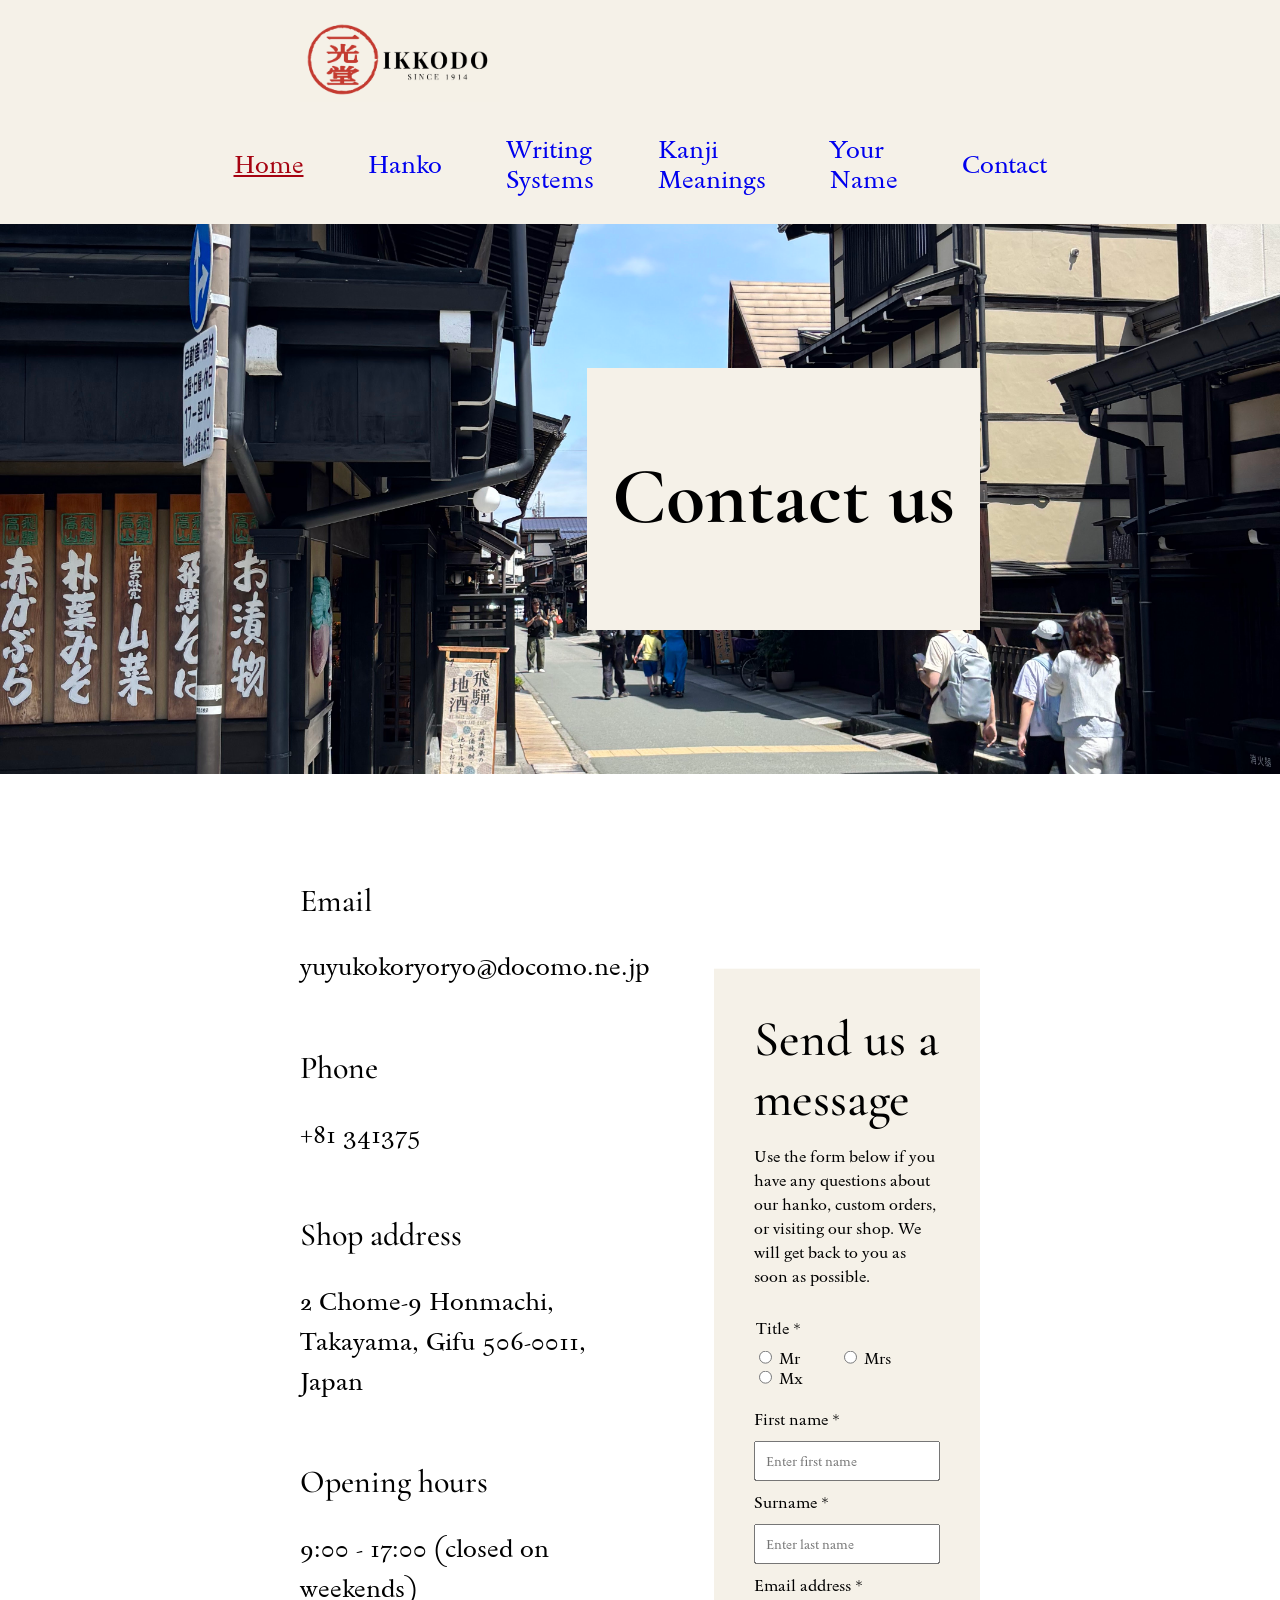
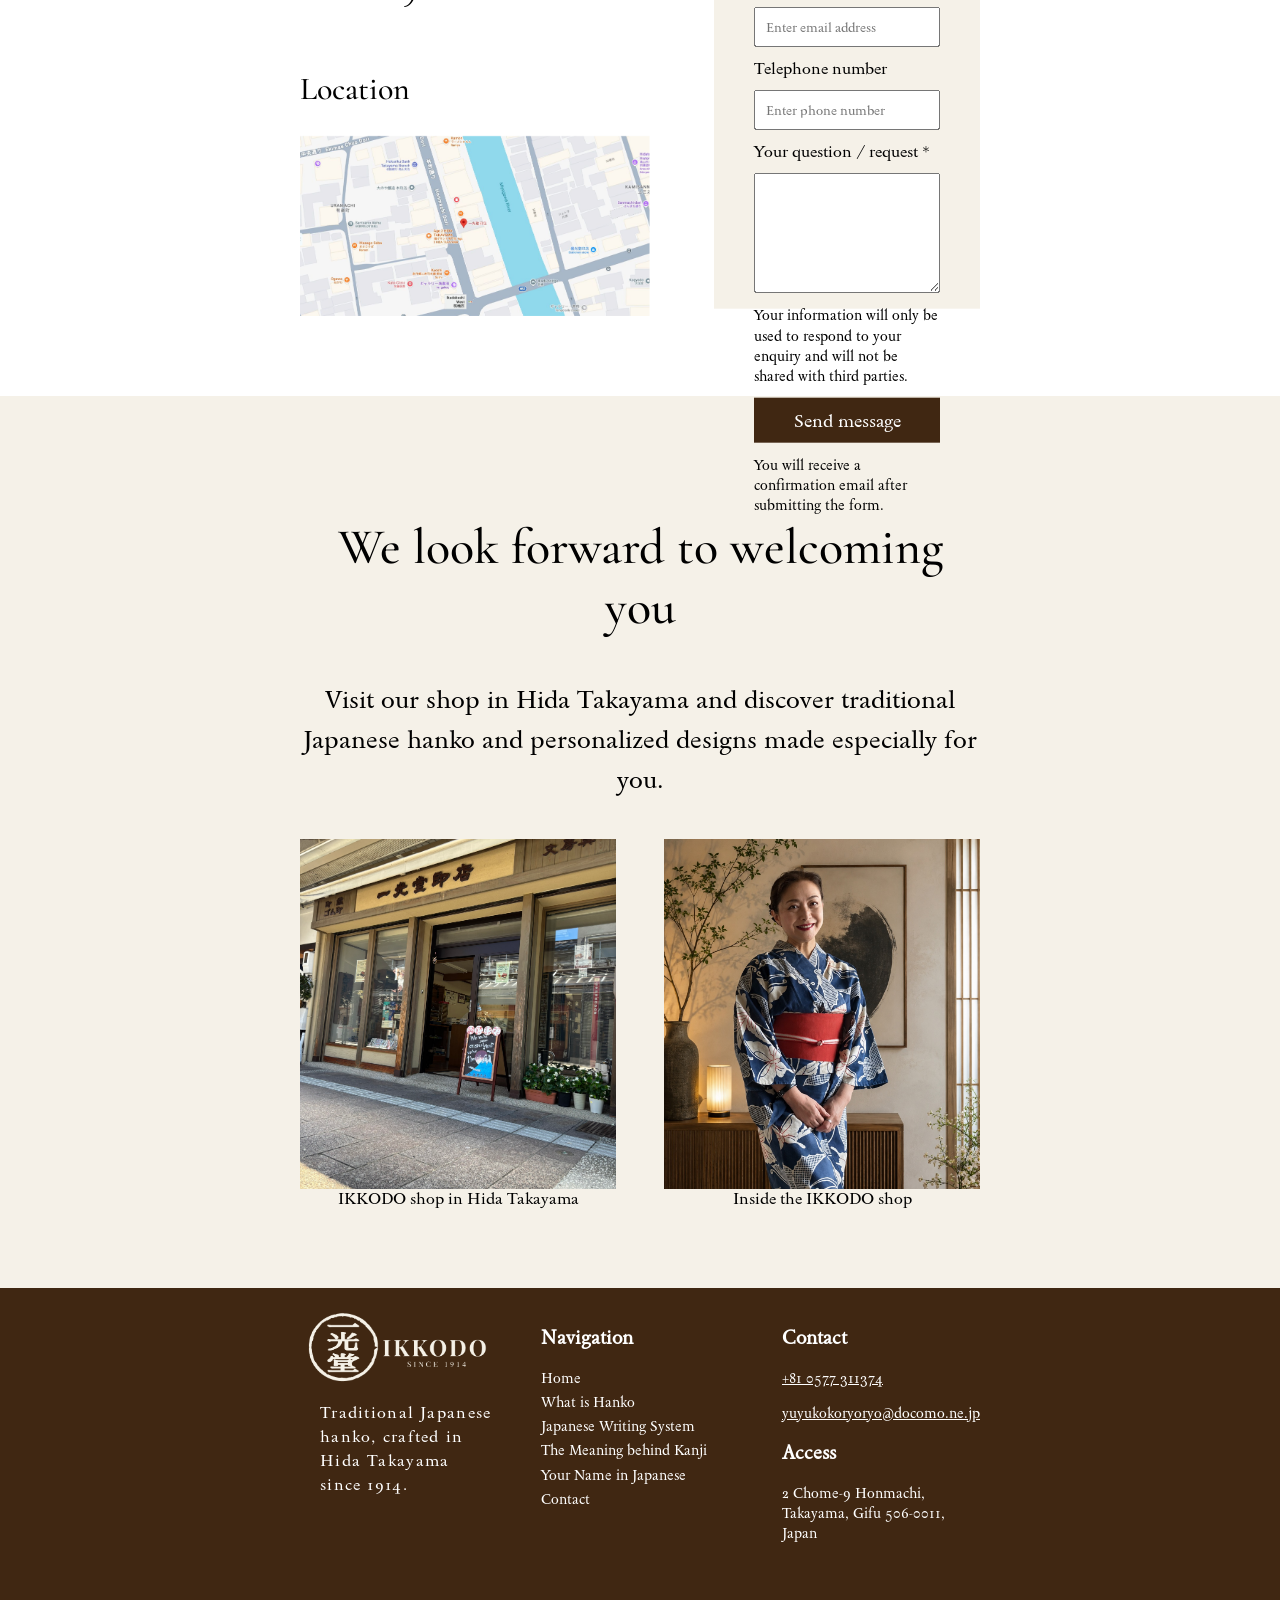
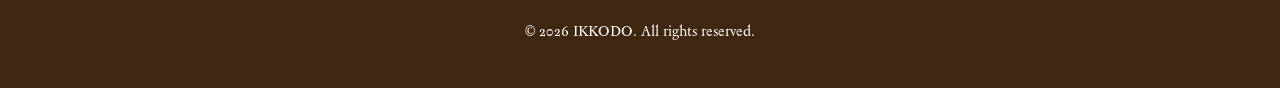
==== contact-page.html @ 5a2ff0a3 "contact form modified" ====
<!-- add all items from grading group 1 and 2. Search for items in group 5 that refer to css f.e. author attribute value-->

<!DOCTYPE html>
<html lang="en">

<head>
    <meta charset="UTF-8">
    <meta name="viewport" content="width=device-width, initial-scale=1.0">
    <meta name="author" content="Koshiro Morishita">
    <meta
	name="description"
	content="Understand what the hanko is, Japanese writying system, and the Kanji meaning. And create your own personalized Japanese hanko from IKKODO in Hida Takayama.">
    <meta
	name="keywords"
	content="hanko, Japanese seal, Takayama, personalized souvenir, Kanji">
    <title>IKKODO Personalized Hanko</title>
    <link rel="stylesheet" type="text/css" href="css/style.css">

</head>


<body>


    <header class="site-header">

        <a class="site-logo" href="index.html">

            <img class="site-logo"
                src="img/Ikkodo-Logo.png"
                alt="IKKODO logo"
                title="IKKODO">
        </a>

        <nav class="desktop-navigation">

            <a href="index.html" class="current-page">Home</a>
            <a href="detail-page1.html">Hanko</a>
            <a href="detail-page2.html">Writing Systems</a>
            <a href="detail-page3.html">Kanji Meanings</a>
            <a href="detail-page4.html">Your Name</a>
            <a href="contact-page.html">Contact</a>

        </nav>

        <nav class="mobile-navigation">

            <a href="index.html" class="current-page">Home</a>

            <details class="learn">
                <summary>Learn</summary>

                <ul class="learn-menu">
                    <li>
                        <a href="detail-page1.html">What is Hanko</a>
                    </li>
                    <li>
                        <a href="detail-page2.html">Japanese Writing System</a>
                    </li>
                    <li>
                        <a href="detail-page3.html">The Meaning behind Kanji</a>
                    </li>
                    <li>
                        <a href="detail-page4.html">Your Name in Japanese</a>
                    </li>
                </ul>
            </details>


            <a href="contact-page.html">Contact</a>

        </nav>
        
    </header>





    <main>
        <main>

            <section class="contact-hero">

                <img
                    src="img/huruimachinami.jpeg"
                    alt="Traditional street in Hida Takayama"
                    title="Hida Takayama">

                <section class="contact-hero-title">
                    <h1>Contact us</h1>
                </section>

            </section>


            <section class="contact-section">

                <section class="contact-info">
                    <section class="email-section">
                        <h2>Email</h2>
                        <p>yuyukokoryoryo@docomo.ne.jp</p>
                    </section>

                    <section class="phone-section">
                        <h2>Phone</h2>
                        <p>+81 341375</p>
                    </section>

                    <section class="address-section">
                        <h2>Shop address</h2>
                        <p>
                            2 Chome-9 Honmachi, Takayama,
                            Gifu 506-0011, Japan
                        </p>
                    </section>

                    <section class="opening-hours-section">
                        <h2>Opening hours</h2>
                        <p>9:00 - 17:00 (closed on weekends)</p>
                    </section>

                    
                    <h2>Location</h2>

                    <figure class="map-figure">
                        <img
                            src="img/map.jpg"
                            alt="Map showing the location of IKKODO in Takayama"
                            title="IKKODO Location">
                    </figure>

                </section>


                <section class="contact-form-section">
                    <h2>Send us a message</h2>

                    <p>
                        Use the form below if you have any questions about our hanko,
                        custom orders, or visiting our shop. We will get back to you as soon as possible.
                    </p>

                    <form>

                        <fieldset>
                            <legend>Title *</legend>

                            <label>
                                <input type="radio" name="title" value="mr">
                                Mr
                            </label>

                            <label>
                                <input type="radio" name="title" value="mrs">
                                Mrs
                            </label>

                            <label>
                                <input type="radio" name="title" value="mx">
                                Mx
                            </label>
                        </fieldset>

                        <label for="first-name">First name *</label>
                        <input
                            type="text"
                            id="first-name"
                            name="first-name"
                            placeholder="Enter first name"
                            required>

                        <label for="surname">Surname *</label>
                        <input
                            type="text"
                            id="surname"
                            name="surname"
                            placeholder="Enter last name"
                            required>

                        <label for="email">Email address *</label>
                        <input
                            type="email"
                            id="email"
                            name="email"
                            placeholder="Enter email address"
                            required>

                        <label for="phone">Telephone number</label>
                        <input
                            type="tel"
                            id="phone"
                            name="phone"
                            placeholder="Enter phone number">


                        <label for="message">Your question / request *</label>
                        <textarea
                            id="message"
                            name="message"
                            placeholder="Write your message here ..."
                            required>
                        </textarea>


                        <p class="privacy-text">
                            Your information will only be used to respond to your enquiry
                            and will not be shared with third parties.
                        </p>


                        <input
                            type="submit"
                            value="Send message">

                        <p class="confirmation-text">
                            You will receive a confirmation email after submitting the form.
                        </p>

                    </form>
                </section>
                    
            </section>



            <section class="welcome-section">

                <h2>We look forward to welcoming you</h2>

                <p>
                    Visit our shop in Hida Takayama and discover traditional Japanese hanko
                    and personalized designs made especially for you.
                </p>

                <section class="welcome-images">

                    <figure>
                        <img
                            src="img/shop.jpg"
                            alt="IKKODO shop in Hida Takayama"
                            title="IKKODO Shop">

                        <figcaption class="image-caption">
                            IKKODO shop in Hida Takayama
                        </figcaption>
                    </figure>

                    <figure>
                        <img
                            src="img/shop-owner.jpg"
                            alt="Inside the IKKODO hanko shop"
                            title="Inside IKKODO">

                        <figcaption class="image-caption">
                            Inside the IKKODO shop
                        </figcaption>
                    </figure>

                </section>

            </section>


    </main>


    <footer class="site-footer">

        <section class="footer-brand">
             <a class="site-logo" href="index.html">

                <img class="site-logo"
                    src="img/footer-logo.png"
                    alt="IKKODO logo"
                    title="IKKODO">
            </a>
            <p>Traditional Japanese hanko, crafted in Hida Takayama since 1914.</p>
        </section>

        <section class="footer-navigation">
                <section class="footer-navigation">

                    <h3>Navigation</h3>

                    <nav>
                        <ul>
                            <li class="current-page"><a href="index.html">Home</a></li>
                            <li><a href="detail-page1.html">What is Hanko</a></li>
                            <li><a href="detail-page2.html">Japanese Writing System</a></li>
                            <li><a href="detail-page3.html">The Meaning behind Kanji</a></li>
                            <li><a href="detail-page4.html">Your Name in Japanese</a></li>
                            <li><a href="contact-page.html">Contact</a></li>
                        </ul>
                    </nav>

                </section>        
        </section>

        <section class="footer-contact">

            <h3>Contact</h3>

            <p>
                <a href="tel:+81577320605">+81 0577 311374</a>
            </p>

            <p>
                <a href="mailto:info@example.com">yuyukokoryoryo@docomo.ne.jp</a>
            </p>

            <h3>Access</h3>

            <p>
               2 Chome-9 Honmachi, Takayama, Gifu 506-0011, Japan
            </p>

        </section>

        <p class="copyright">
            &copy; 2026 IKKODO. All rights reserved.
        </p>

    </footer>
</body>


</html>
---- css/style.css ----
@import url('https://fonts.googleapis.com/css2?family=Cormorant+Garamond&family=Sedan&family=Yuji+Syuku&display=swap');


/* ============= common throughout the site =============*/

.site-header,
.site-footer {
    padding-top: 20px;
    padding-left: 300px;
    padding-right: 300px;
    padding-bottom: 30px;
    box-sizing: border-box;
}

main > section{
    padding-top: 80px;
    padding-left: 300px;
    padding-right: 300px;
    padding-bottom: 80px;
    box-sizing: border-box;
}

.hero-title,
.detail1-hero-title,
.detail2-hero-title,
.detail3-hero-title,
.detail4-hero-title,
.contact-hero-title{
    background-color: white;
    max-width: 600px;
    padding-top: 0px;
    padding-left: 25px;
    padding-right: 25px;
    padding-bottom: 5px;;
    text-align: center;
}


.CTA-section{
    background-color: #F5F1E8;
    display: flex;
    justify-content: center;
    padding-top: 90px;
    padding-bottom: 90px;

}

.CTA-button{
    display: inline-block;
    padding: 12px 32px;
    border: 1px solid #A60311;
    border-radius: 12px;
    background-color: #A60311;
    color: white;
    text-decoration: none;
    font-size: 30px;
}

.CTA-button:hover{
    background-color: #7F020D;
    border-color: #7F020D;
}


/* ============= common fonts throughout the site =============*/




h1{
    font-family: "Cormorant Garamond", serif;
    font-size: 80px;
    font-weight: 700;
}

h2{
    font-family: "Cormorant Garamond", serif;
    font-size: 50px;
    font-weight: 500;
}

body{
    font-family: "Sedan", serif;
    margin: 0;
}

p{
    font-size: 25px;
    line-height: 1.6;
}

img {
    display: block;
    max-width: 100%;
    height: auto;
}





/*========= Header section ===========*/

.site-header {
    margin: 0 auto;
    background-color: #F5F1E8;
    width: 100%;
}

.site-logo {
    width: 200px;
    max-width: 100%;
    height: auto;
}

.desktop-navigation{
    display: flex;
    justify-content: center;
    align-items: center;
    gap: 4rem;
    width: 100%;
    margin-top: 2rem;
}

.mobile-navigation {
    display: none;
}

.desktop-navigation > a {
    font-size: 25px;
    text-decoration: none;
}

.desktop-navigation > a.current-page{
    color: #A60311;
    text-decoration: underline;
}

.desktop-navigation > a:hover {
    text-decoration: underline;
    color: #A60311;
}

.desktop-navigation > a:active {
    color: #7F020D;
}



/*======== Footer =========*/


.site-footer {
    display: grid;
    grid-template-columns: repeat(3, 1fr);
    gap: 3rem;
    background-color: #402712;
    color: white;
}



.footer-brand img {
    width: 200px;
    height: auto;
}

.footer-brand p {
    max-width: 260px;
    font-size: medium;
    margin-left: 20px;
    font-size: 1rem;
    font-weight: 400;
    line-height: 1.5;
    letter-spacing: 0.08em;
    word-spacing: 0.05em;
}

.footer-navigation,
.footer-contact {
    font-size: 1rem;
}

.footer-navigation a,
.footer-contact a,
.footer-contact p {
    font-size: 0.9rem;
    line-height: 1.4;
}

.footer-navigation ul {
    list-style: none;
    padding: 0;
}

.footer-navigation li {
    margin-bottom: 4px;
}

.footer-navigation a {
    color: white;
    text-decoration: none;
}

.footer-navigation a:hover {
    text-decoration: underline;
}

.footer-contact a {
    color: white;
    text-decoration: underline;
}

.copyright {
    grid-column: 1 / 4;
    text-align: center;
    font-size: 0.9rem;

}







/* =========== HP Hero Section ==============*/

.hero {
    display: grid;
    grid-template-columns: 1fr 1fr;
    align-items: center;
    gap: 4rem;
    padding: 58px 24px 64px;
}

.hero-title{
    justify-self: center;
    width: 100%;
    max-width: 450px;
    padding-left: 300px;
    transform: translateY(-30px);
    
}

.hero-subtitle{
    font-size: 25px;
    line-height: 1.6;

}

.hero-figure{
    justify-self: start;
    width: 100%;
    max-width: 500px;
}

.hero-figure img{
    width: 100%;
    aspect-ratio: 1.25 / 1;
    object-fit: cover

}




/*  ===========HP First Section============*/

.first-section {
    display: grid;
    grid-template-columns: 1fr 1fr;
    align-items: center;
    gap: 4rem;
    padding: 58px 24px 64px;
    background-color: #F5F1E8;
}

.first-section-title {
    justify-self: start;
    width: 100%;
    max-width: 500px;
}

.first-section-figure{
    justify-self: end;
    width: 100%;
    max-width: 400px;

}

.first-section-figure img {
    width: 100%;
    height: auto;
}


/*  ===========HP second Section============*/

.second-section {
    display: grid;
    grid-template-columns: 1fr 1fr;
    align-items: center;
    gap: 4rem;
    padding: 58px 24px 64px;
    background-color: #402712;

}

.second-section-title {
    justify-self: start;
    width: 100%;
    max-width: 500px;
    color: white;
    
}

.second-section-figure{
    justify-self: end;
    width: 100%;
    max-width: 400px;
    color: white;
}

.second-section-figure img {
    width: 100%;
    height: auto;
}


/*  ===========HP third Section============*/

.third-section {
    display: grid;
    grid-template-columns: 1fr 1fr;
    align-items: center;
    gap: 4rem;
    padding: 58px 24px 64px;
    background-color: #F5F1E8;

}

.third-section-title {
    justify-self: start;
    width: 100%;
    max-width: 500px;
    color: black;
    
}

.third-section-figure{
    justify-self: end;
    width: 100%;
    max-width: 400px;
    color: black;
}

.third-section-figure img {
    width: 100%;
    height: auto;
}


/*  ===========HP discover Section============*/


.discover-section {
    padding: 20px 300px 70px;
    text-align: center;
}

.discover-cards{
    display: grid;
    grid-template-columns: repeat(4, 1fr);
    gap: 2rem;
}

.discover-card {
    text-align: center;
}

.discover-card > a {
    text-decoration: none;
    color: black;
}

.discover-card h3{
    text-decoration: underline;
}

.discover-card img {
    width: 150px;
    height: 150px;
    object-fit: cover;
    border-radius: 50%;
}








/*======= Detail Page 1 ============*/

/*======= DetailPage1 Hero ============*/


.detail1-hero {
    position: relative;
    height: 550px;
    padding: 0%;
    overflow: hidden;
}

.detail1-hero img {
    object-fit: cover;
    width: 100%;
    max-width: none;
    height: 100%;
    object-fit: cover;
    transform: scale(1.3) translateX(8%);
}

.detail1-hero-title {
    position: absolute;
    top: 50%;
    left: 300px;
    transform: translateY(-50%);
    background-color: white;
    max-width: 500px;
    text-align: left;

}

/*======= DetailPage1 History ============*/


.history-section {
    display: grid;
    grid-template-columns: 1fr 1fr;
    align-items: center;
    gap: 4rem;
    padding: 60px 80px;
    background-color: #F5F1E8;
}

.history-section-title {
    justify-self: end;
    width: 100%;
    max-width: 500px;
}

.history-section-figure{
    justify-self: start;
    width: 100%;
    max-width: 400px;
}

.history-section-figure img {
    width: 100%;
    height: auto;
}

/*======= DetailPage1 Types and Usage ============*/

.types-section {
    background-color: white;
}

.types-section > p {
    max-width: 600px;
}

.types-content {
    display: grid;
    grid-template-columns: 1fr 1fr;
    align-items: center;
    gap: 4rem;
    margin-top: 30px;
}

.types-content table{
    width: 100%;
    border-collapse: collapse;
    font-size: 1.2rem;
}

.types-content th,
.types-content td{
    border: 1px solid #402712;
    padding: 16px;
    text-align: left;
}


.types-figure {
    width: 100%;
    max-width: 500px;
    margin: 0;
}

.types-figure img {
    width: 100%;
    height: auto;
}




/*======= DetailPage2============*/


/*======= DetailPage2 Hero ============*/

.detail2-hero {
    position: relative;
    height: 550px;
    padding: 0%;
}

.detail2-hero img {
    width: 100%;
    height: 100%;
    object-fit: cover;
}

.detail2-hero-title {
    position: absolute;
    top: 50%;
    left: 50%;
    transform: translate(-50%, -50%);
}

.detail2-hero-title h1 {
    text-align: center;
}




/*======= DetailPage2 Cards ============*/

.writing-systems-section {
    display: grid;
    grid-template-columns: repeat(3, 1fr);
    gap: 3rem;
}

.writing-card {
    background-color: #F5F1E8;
    padding: 30px;
    text-align: center;
}

.writing-card img {
    width: 180px;
    height: 120px;
    object-fit: contain;
    margin: 0 auto;
}

/*======= DetailPage2 Comparison ============*/

.comparison-section {
    padding-top: 40px;
    padding-bottom: 60px;
}

.comparison-content {
    display: grid;
    grid-template-columns: 2fr 1fr;
    gap: 4rem;
    align-items: start;
    margin-top: 30px;
}


.comparison-content table {
    width: 100%;
    border-collapse: collapse;
    font-size: 1.2rem;
}

.comparison-content th,
.comparison-content td {
    border: none;
    padding: 14px 8px;
    text-align: left;
    vertical-align: middle;
    font-weight: 400;
}


td span {
    display: block;
}


.comparison-figure {
    display: flex;
    flex-direction: column;
    gap: 10px;
    margin: 0;
}

.comparison-figure img {
    width: 100%;
    height: 110px;
    object-fit: cover;
}


.hiragana-image {
    object-position: center;
}

.img2-cropped {
    height: 110px;
    overflow: hidden;
}

.katakana-image {
    width: 100%;
    height: 100%;
    object-fit: cover;
    object-position: center 66%;
    transform: scale(1.0);
}


.kanji-image {
    object-position: center;
}

/*======= DetailPage3============*/


/*======= DetailPage3 Hero ============*/

.detail3-hero {
    position: relative;
    height: 550px;
    padding: 0%;
}

.detail3-hero img {
    width: 100%;
    height: 100%;
    object-fit: cover;
}

.detail3-hero-title {
    position: absolute;
    top: 50%;
    left: 50%;
    transform: translate(-50%, -50%);
}


/*======= DetailPage3 Shanon-section ============*/

.shanon-section {
    display: grid;
    grid-template-columns: 1fr 1fr;
    align-items: center;
    gap: 4rem;
    background-color: #F5F1E8;
}

/*======= DetailPage3 kanji-example-section ============*/

.kanji-examples-section{
    padding-top: 20px;
}

.three-cards {
    display: grid;
    grid-template-columns: repeat(3, 1fr);
    gap: 3rem;
}

.example-card {
    background-color: #F5F1E8;
    padding: 30px;
}

.kanji-character {
    font-family: "Yuji Syuku", serif;
    font-size: 100px;
    text-align: center;
    margin-top: 10px;
    margin-bottom: 20px;
}

.example-card h3 {
    font-size: 2rem;
    text-align: center;
    font-weight: 400;
    margin-bottom: 50px;
}

/*======= DetailPage3 same-meaning-section ============*/


.same-sound-section {
    display: grid;
    grid-template-columns: 0.9fr 1.1fr;
    gap: 4rem;
    align-items: center;
    background-color: #F5F1E8;
    padding-top: 20px;

}

.name-example {
    background-color: white;
    padding: 50px;
}

.name-example-content{
    display: grid;
    grid-template-columns: 0.9fr 2.1fr;
    gap: 2rem;
    align-items: center;
}

.name-example-content h3{
    font-size: 1.5em;
}

.name-example-content ul{
    font-size: 1.5em;
}

.kai-hiragana{
    font-family: "Yuji Syuku", serif;

}

/*======= DetailPage3 CTA-section ============*/


.detail3-CTA-section{
    background-color: white;
    display: flex;
    justify-content: center;
    padding-top: 90px;
    padding-bottom: 90px;
}


/*======= DetailPage4============*/

/*======= DetailPage4 Hero ============*/

.detail4-hero{
    display: grid;
    grid-template-columns: 1fr 1fr;
    gap: 3rem;
    align-items: center;
    height: 550px;
}

.detail4-hero-title{
    transform: translateY(-60px);

}

.detail4-hero-figure {
    transform: translateY(-30px);
}

.detail4-hero-title{
    justify-self: end;
    width: 100%;
    max-width: 500px;
}

.detail4-hero-title h1{
    text-align: center;
}

.detail4-hero-title p {
    text-align: left;
}

.detail4-hero-title span{
    display: block;
}

.detail4-hero-figure {
    width: 100%;
    max-width: 500px;
    justify-self: end;
    margin: 0;
}

.detail4-hero img{
    width: 100%;
    height: 100%;
    max-height: 400px;
    object-fit: cover;

}


/*======= DetailPage4 Name examples ============*/


.name-examples-section {
    background-color: #F5F1E8;
    padding-top: 20px;
}

.name-examples-table {
    width: 100%;
    border-collapse: collapse;
    margin-top: 30px;
    font-size: 1.6rem;
}

.name-column{
    width: 11%;
}

.katakana-column {
    width: 20%;
}

.kanji-column {
    width: 18%;
}

.name-examples-table th,
.name-examples-table td {
    padding: 20px;
    text-align: left;
    border: 1px solid #cccccc;
}

.name-examples-table th {
    background-color: #cccccc;
}

.name-examples-table td {
    background-color: white;
}

.name-examples-table th span {
    display: block;
    font-size: 0.8rem;
}

.bea-katakana,
.bea-kanji,
.ellen-katakana,
.ellen-kanji{
    font-family: "Yuji Syuku", serif;
}


/*======= DetailPage4 A case ============*/

.case-section {
    display: grid;
    grid-template-columns: 1fr 1fr;
    align-items: center;
    gap: 4rem;
    background-color: #402712;
    color: white;
}

.case-text {
    justify-self: end;
    width: 100%;
    max-width: 500px;
    transform: translateY(-30px);
}

.case-figure {
    justify-self: start;
    width: 100%;
    max-width: 450px;
}

.case-figure img {
    width: 100%;
    height: auto;
}



/*======= Contact Page============*/


/*======= Contact Page Hero ============*/


.contact-hero{
    position: relative;
    height: 550px;
    padding: 0%;
}

.contact-hero > img {
    width: 100%;
    height: 100%;
    object-fit: cover;
}

.contact-hero-title {
    position: absolute;
    top: 50%;
    right: 300px;
    transform: translateY(-50%);
    background-color: #F5F1E8;
}

/*======= Contact Page contact section ============*/


/* =========== Contact Section =========== */


.contact-section {
    display: grid;
    grid-template-columns: 1fr 1fr;
    gap: 4rem;
}

.contact-info {
    max-width: 500px;
}

.contact-info h2{
    font-size: 2em;
}

.contact-info section{
    padding-bottom: 10px;
}

.map-figure {
    margin: 0;
    max-width: 500px;
}

.map-figure img {
    width: 100%;
    height: auto;
}


/* =========== Contact Form =========== */

.contact-form-section {
    background-color: #F5F1E8;
    padding: 40px;
    max-height: 860px;
    transform: translateY(12.2%);
}

.contact-form-section h2 {
    margin-top: 0;
    margin-bottom: 10px;
}

.contact-form-section > p {
    font-size: 1rem;
    line-height: 1.5;
    margin-bottom: 30px;
    
}

.contact-form-section form {
    display: flex;
    flex-direction: column;
    gap: 12px;
}


/* Title radio buttons */

.contact-form-section fieldset {
    border: none;
    padding: 0;
    margin: 0 0 10px 0;
}

.contact-form-section legend {
    margin-bottom: 10px;
}

.contact-form-section fieldset label {
    margin-right: 35px;
}


/* Text input fields */

.contact-form-section input[type="text"],
.contact-form-section input[type="email"],
.contact-form-section input[type="tel"],
.contact-form-section textarea {
    width: 100%;
    padding: 10px;
    box-sizing: border-box;
    font-family: "Sedan", serif;
}


/* Message box */

.contact-form-section textarea {
    height: 120px;
}


/* Submit button */

.contact-form-section input[type="submit"] {
    width: 100%;
    padding: 12px;
    background-color: #402712;
    color: white;
    border: none;
    font-family: "Sedan", serif;
    font-size: 1.1rem;
}

.contact-form-section input[type="submit"]:hover {
    background-color: #7F020D;
}


/* Small text */

.privacy-text,
.confirmation-text {
    font-size: 0.9rem;
    line-height: 1.4;
    text-align: left;
    margin: 0;
}




/* =========== Welcome Section =========== */

.welcome-section {
    text-align: center;
    background-color: #F5F1E8;
}

.welcome-section > p {
    max-width: 700px;
    margin: 0 auto 40px;
}

.welcome-images {
    display: grid;
    grid-template-columns: 1fr 1fr;
    gap: 3rem;
}

.welcome-images figure {
    margin: 0;
}

.welcome-images img {
    width: 100%;
    height: 350px;
    object-fit: cover;
}

















@media (max-width: 768px) {

    
    .desktop-navigation {
        display: none;
    }

    .mobile-navigation {
        display: flex;
        align-items: center;
        gap: 10px;
    }

    .site-header {
        display: flex;
        justify-content: space-between;
        align-items: center;
        padding: 12px 20px;
    }

    .learn-menu {
        list-style: none;
        padding: 15px;
        background-color: #402712;
    }

    .learn-menu a {
        color: white;
        text-decoration: none;

    }



    .site-footer {
        grid-template-columns: 1fr;
    }

    .copyright {
        grid-column: 1;
    }

    /*=======HP =============*/
    .hero
    .first-section,
    .second-section,
    .third-section {
        grid-template-columns: 1fr;
    }

    .first-section-title,
    .second-section-title,
    .third-section-title {
        order: 1;
    }

    .first-section-figure,
    .second-section-figure,
    .third-section-figure {
        order: 2;
    }

    .discover-cards {
        grid-template-columns: repeat(2, 1fr);
    }

    
}
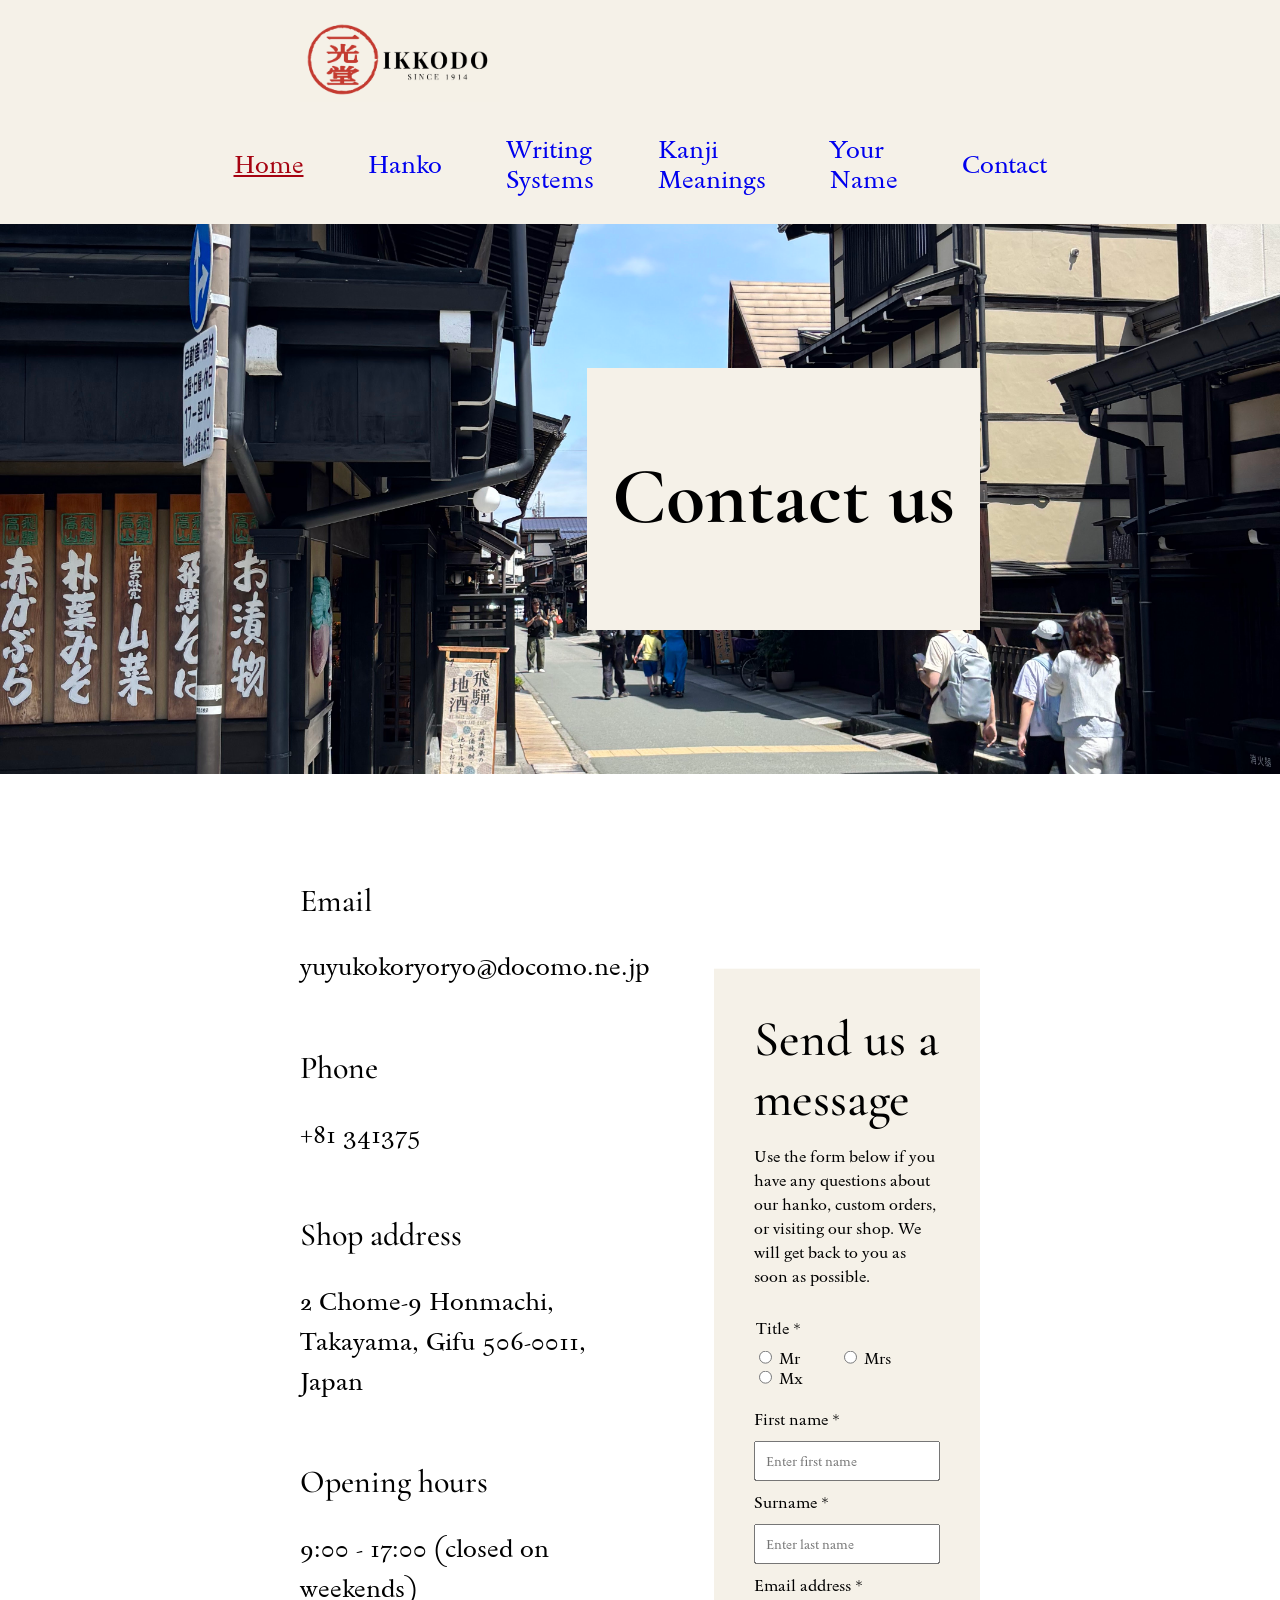
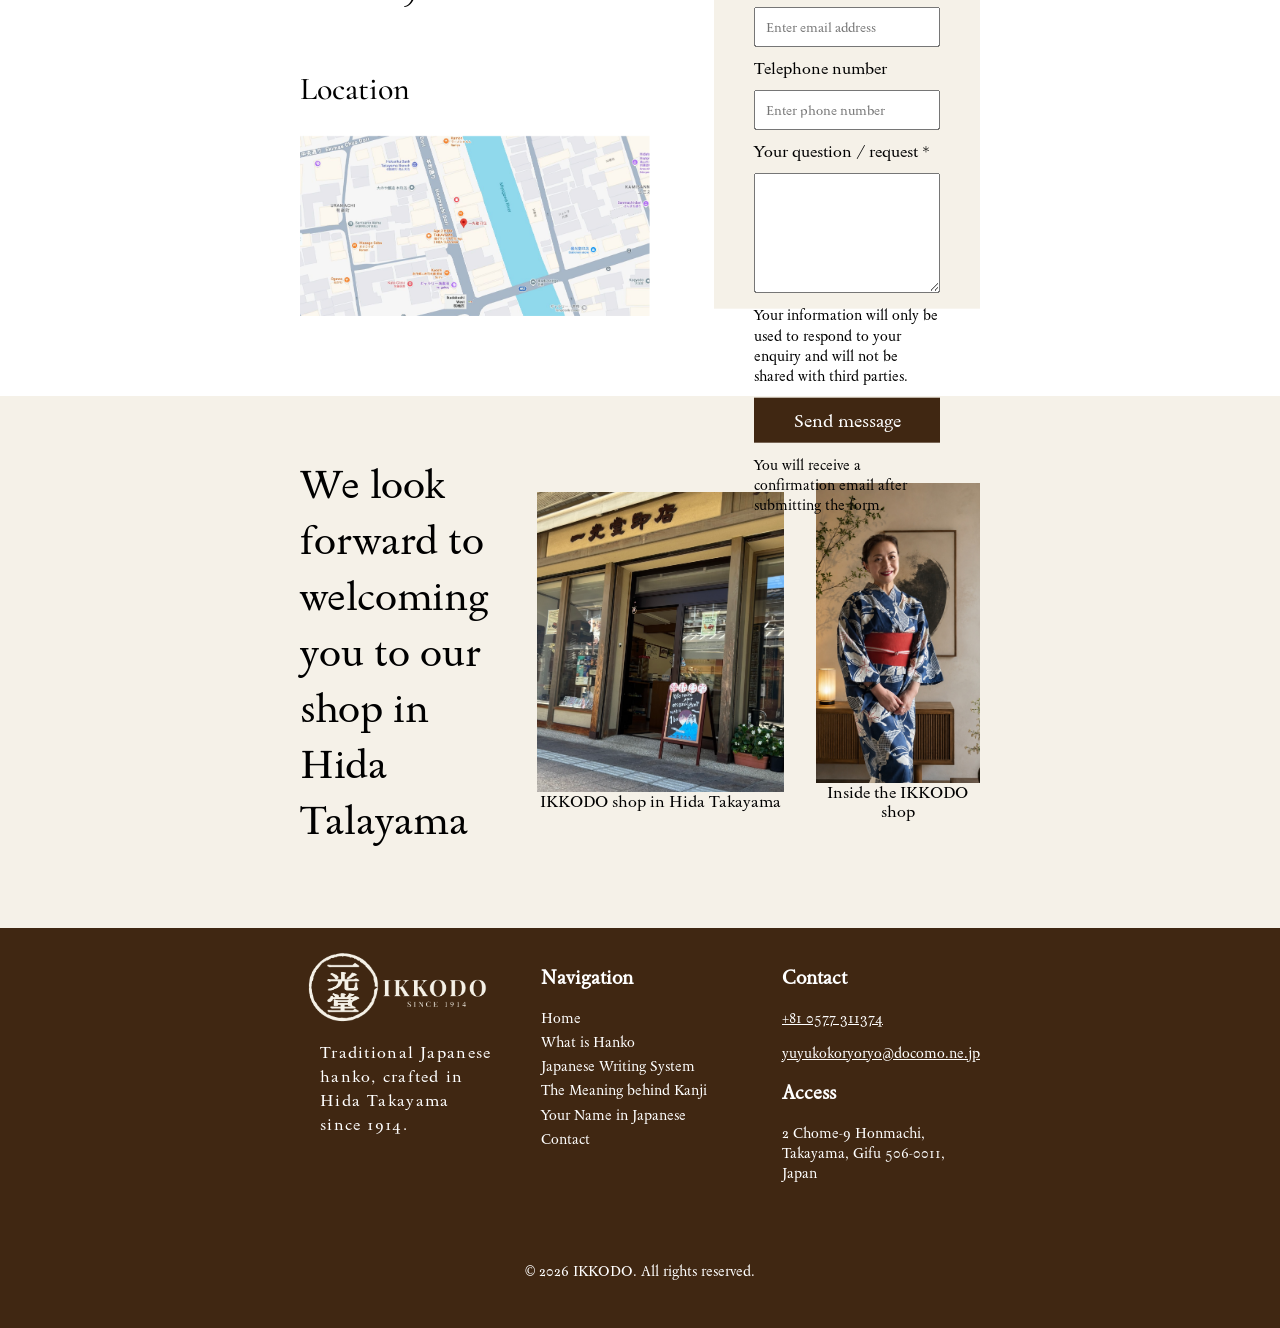
==== commit 7511a46d: "contact page modified" ====
--- a/contact-page.html
+++ b/contact-page.html
@@ -120,7 +120,7 @@
                         <p>9:00 - 17:00 (closed on weekends)</p>
                     </section>
 
-                    
+
                     <h2>Location</h2>
 
                     <figure class="map-figure">
@@ -226,38 +226,31 @@
 
             <section class="welcome-section">
 
-                <h2>We look forward to welcoming you</h2>
-
-                <p>
-                    Visit our shop in Hida Takayama and discover traditional Japanese hanko
-                    and personalized designs made especially for you.
-                </p>
-
-                <section class="welcome-images">
-
-                    <figure>
-                        <img
-                            src="img/shop.jpg"
-                            alt="IKKODO shop in Hida Takayama"
-                            title="IKKODO Shop">
-
-                        <figcaption class="image-caption">
-                            IKKODO shop in Hida Takayama
-                        </figcaption>
-                    </figure>
-
-                    <figure>
-                        <img
-                            src="img/shop-owner.jpg"
-                            alt="Inside the IKKODO hanko shop"
-                            title="Inside IKKODO">
-
-                        <figcaption class="image-caption">
-                            Inside the IKKODO shop
-                        </figcaption>
-                    </figure>
-
+                <section class="welcome-text"
+                    <h2>We look forward to welcoming you to our shop in Hida Talayama</h2>
                 </section>
+
+                <figure class="shop">
+                    <img
+                        src="img/shop.jpg"
+                        alt="IKKODO shop in Hida Takayama"
+                        title="IKKODO Shop">
+
+                    <figcaption class="image-caption">
+                        IKKODO shop in Hida Takayama
+                    </figcaption>
+                </figure>
+
+                <figure>
+                    <img
+                        src="img/shop-owner.jpg"
+                        alt="Inside the IKKODO hanko shop"
+                        title="Inside IKKODO">
+
+                    <figcaption class="image-caption">
+                        Inside the IKKODO shop
+                    </figcaption>
+                </figure>
 
             </section>
 
--- a/css/style.css
+++ b/css/style.css
@@ -1051,30 +1051,40 @@
 /* =========== Welcome Section =========== */
 
 .welcome-section {
+    display: grid;
+    grid-template-columns: 1fr 1.2fr 0.8fr;
+    gap: 2rem;
+    align-items: center;
     text-align: center;
     background-color: #F5F1E8;
-}
-
-.welcome-section > p {
-    max-width: 700px;
-    margin: 0 auto 40px;
-}
-
-.welcome-images {
-    display: grid;
-    grid-template-columns: 1fr 1fr;
-    gap: 3rem;
-}
-
-.welcome-images figure {
+    padding-top: 60px;
+}
+
+.welcome-text {
+    text-align: left;
+    font-size: 2.5em;
+    padding-right: 5px;
+    line-height: 140%;
+}
+
+.welcome-section figure {
     margin: 0;
 }
 
-.welcome-images img {
-    width: 100%;
-    height: 350px;
+.welcome-section img {
+    width: 100%;
+    height: 300px;
     object-fit: cover;
 }
+
+.welcome-section figcaption {
+    text-align: center;
+}
+
+.shop img{
+    object-position: center -1%;
+}
+
 
 
 
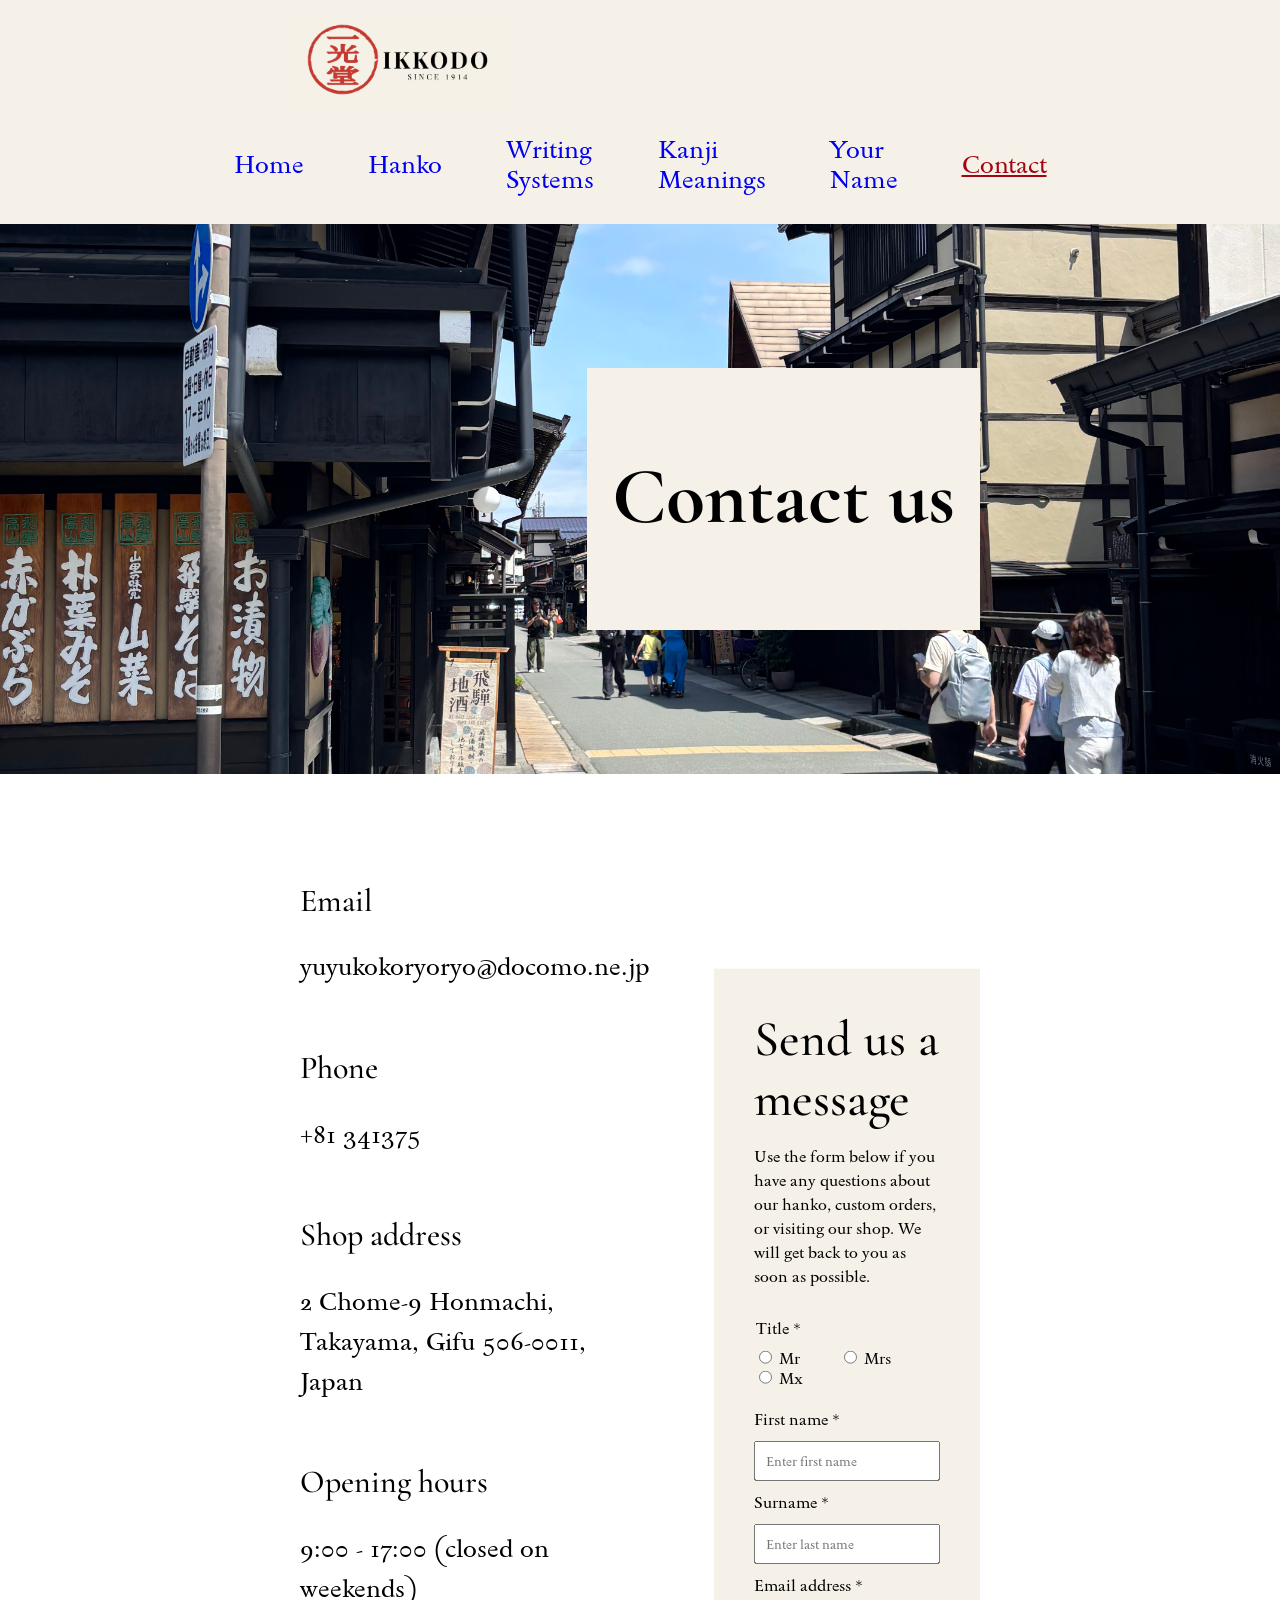
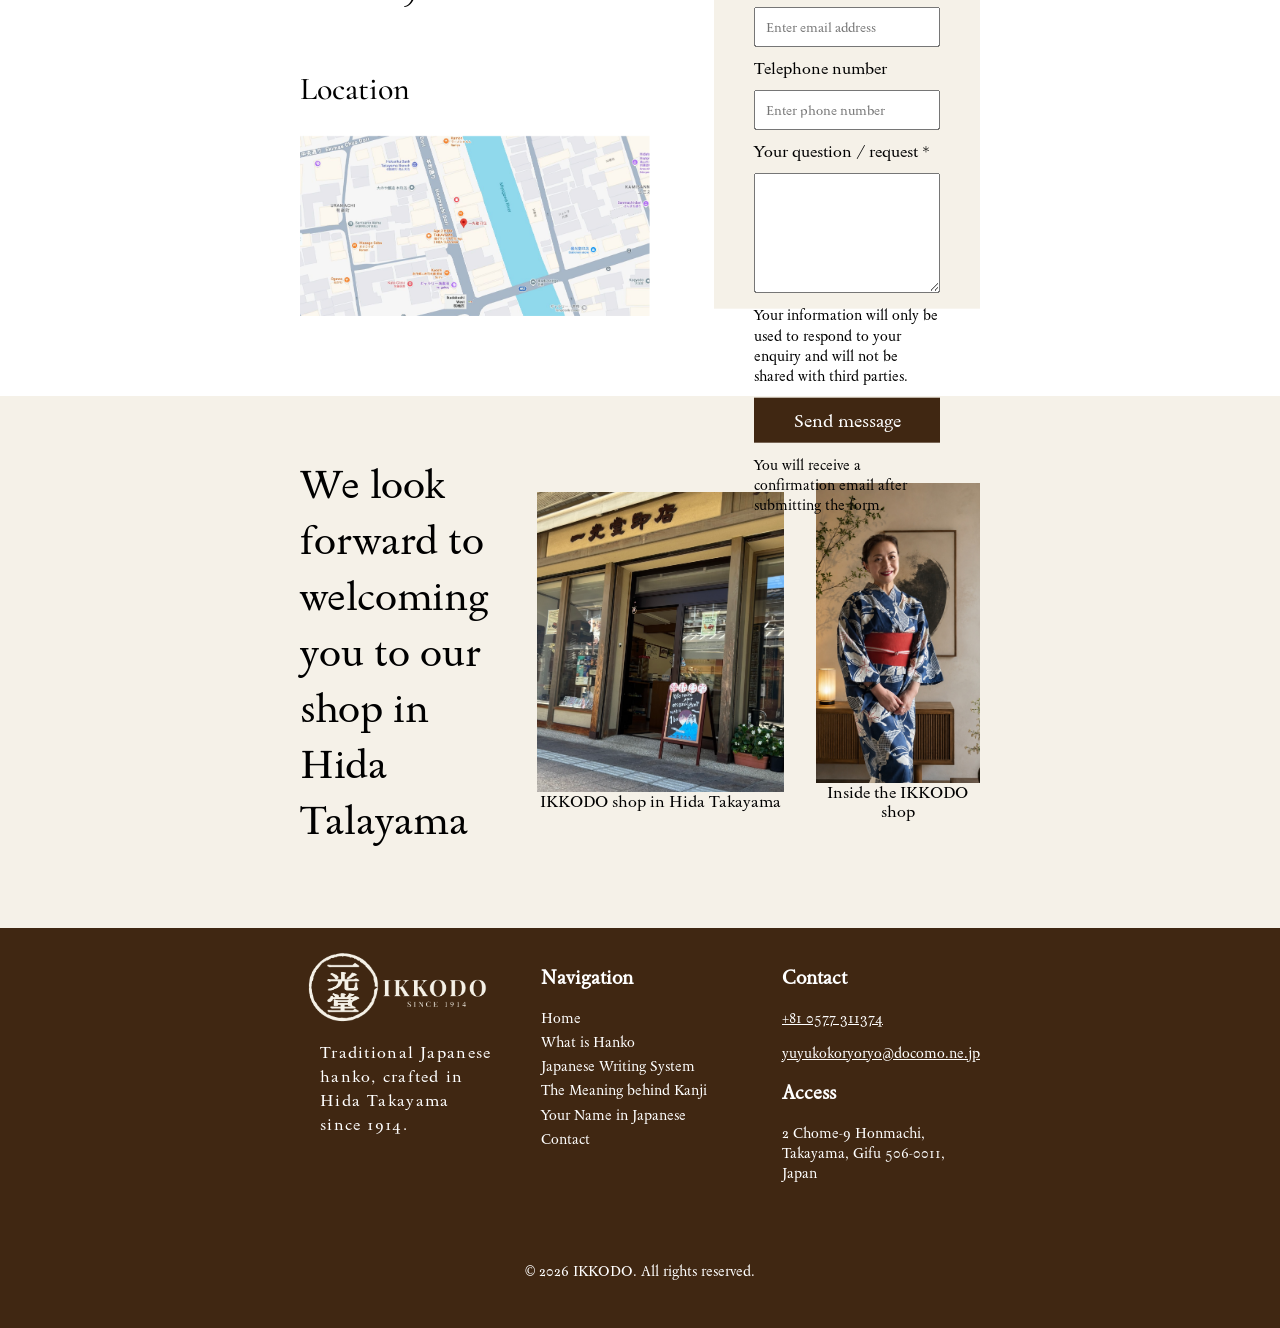
==== commit 9f379dae: "mobile navigation modified" ====
--- a/contact-page.html
+++ b/contact-page.html
@@ -34,40 +34,46 @@
 
         <nav class="desktop-navigation">
 
-            <a href="index.html" class="current-page">Home</a>
+            <a href="index.html">Home</a>
             <a href="detail-page1.html">Hanko</a>
             <a href="detail-page2.html">Writing Systems</a>
             <a href="detail-page3.html">Kanji Meanings</a>
             <a href="detail-page4.html">Your Name</a>
-            <a href="contact-page.html">Contact</a>
+            <a href="contact-page.html" class="current-page">Contact</a>
 
         </nav>
 
         <nav class="mobile-navigation">
 
-            <a href="index.html" class="current-page">Home</a>
-
-            <details class="learn">
-                <summary>Learn</summary>
-
-                <ul class="learn-menu">
+            <a href="index.html">Home</a>
+
+            <details class="mobile-menu">
+
+                <summary>Learn <span class="menu-arrow">▼</span></summary>
+
+                <ul class="mobile-menu-list">
+
                     <li>
                         <a href="detail-page1.html">What is Hanko</a>
                     </li>
+
                     <li>
                         <a href="detail-page2.html">Japanese Writing System</a>
                     </li>
+
                     <li>
                         <a href="detail-page3.html">The Meaning behind Kanji</a>
                     </li>
+
                     <li>
                         <a href="detail-page4.html">Your Name in Japanese</a>
                     </li>
+
                 </ul>
+
             </details>
 
-
-            <a href="contact-page.html">Contact</a>
+            <a href="contact-page.html" class="current-page">Contact</a>
 
         </nav>
         
--- a/css/style.css
+++ b/css/style.css
@@ -147,6 +147,92 @@
 
 
 
+@media (max-width: 768px) {
+
+.desktop-navigation {
+    display: none;
+}
+
+.site-header {
+    display: flex;
+    flex-direction: column;
+    align-items: center;
+    padding: 12px 0 0;
+}
+
+.site-header > .site-logo {
+    align-self: flex-start;
+    margin-left: 20px;
+}
+
+.mobile-navigation {
+    display: flex;
+    justify-content: center;
+    align-items: center;
+    gap: 12px;
+
+    width: 100%;
+    margin-top: 10px;
+    padding-bottom: 15px;
+
+    position: relative;
+}
+
+.mobile-navigation > a {
+    color: black;
+    text-decoration: none;
+    font-size: 1rem;
+}
+
+.mobile-navigation > a.current-page {
+    color: #A60311;
+    text-decoration: underline;
+}
+
+.mobile-menu summary {
+    cursor: pointer;
+    list-style: none;
+    font-size: 1rem;
+}
+
+.menu-arrow {
+font-size: 0.7em;
+}
+
+.mobile-menu-list {
+    position: absolute;
+    left: 0;
+    top: 100%;
+
+    width: 100%;
+    box-sizing: border-box;
+
+    list-style: none;
+    margin: 0;
+    padding: 40px 20px;
+
+    background-color: #402712;
+    text-align: center;
+}
+
+.mobile-menu-list li {
+    margin-bottom: 25px;
+}
+
+.mobile-menu-list a {
+    color: white;
+    text-decoration: none;
+}
+
+.mobile-navigation .current-page{
+text-decoration: underline;
+}
+
+
+
+}
+
+
 /*======== Footer =========*/
 
 
@@ -219,8 +305,56 @@
 }
 
 
-
-
+@media (max-width: 768px) {
+
+    main > section {
+        padding-left: 20px;
+        padding-right: 20px;
+    }
+
+    h1 {
+        font-size: 3rem;
+    }
+
+    h2 {
+        font-size: 2rem;
+    }
+
+    p {
+        font-size: 1rem;
+    }
+
+    .site-footer {
+        padding-left: 20px;
+        padding-right: 20px;
+        grid-template-columns: 1fr;
+    }
+
+    .copyright {
+        grid-column: 1;
+    }
+
+
+
+    
+    .desktop-navigation {
+        display: none;
+    }
+
+    .mobile-navigation {
+        display: flex;
+        align-items: center;
+        gap: 10px;
+    }
+
+    .site-header {
+        display: flex;
+        justify-content: space-between;
+        align-items: center;
+        padding: 12px 20px;
+    }
+
+}
 
 
 
@@ -397,9 +531,79 @@
 
 
 
-
-
-
+/*  ===========HP mobile============*/
+
+
+@media (max-width: 768px) {
+
+/* ===== Homepage Mobile ===== */
+
+.hero,
+.first-section,
+.second-section,
+.third-section {
+    grid-template-columns: 1fr;
+    gap: 2rem;
+    padding-left: 30px;
+    padding-right: 30px;
+    padding-top: 50px;
+    padding-bottom: 50px;
+}
+
+
+/* ===== Homepage Mobile Hero ===== */
+
+.hero-title {
+    padding-left: 0;
+    transform: none;
+    max-width: 100%;
+    justify-self: center;
+}
+
+.hero-figure {
+    width: 100%;
+    max-width: 100%;
+    margin: 0;
+}
+
+
+/* ===== Homepage Mobile Sections ===== */
+
+.first-section-title,
+.second-section-title,
+.third-section-title {
+    order: 1;
+    max-width: 100%;
+}
+
+.first-section-figure,
+.second-section-figure,
+.third-section-figure {
+    order: 2;
+    width: 100%;
+    max-width: 100%;
+    margin: 0;
+}
+
+
+/* ===== Homepage Mobile Discover More ===== */
+
+.discover-section {
+    padding: 50px 50px;
+}
+
+.discover-cards {
+    grid-template-columns: repeat(2, 1fr);
+    gap: 2rem 1rem;
+}
+
+.discover-card img {
+    width: 100px;
+    height: 100px;
+    margin: 0 auto;
+}
+    
+}
 
 
 /*======= Detail Page 1 ============*/
@@ -1098,75 +1302,3 @@
 
 
 
-
-
-
-
-@media (max-width: 768px) {
-
-    
-    .desktop-navigation {
-        display: none;
-    }
-
-    .mobile-navigation {
-        display: flex;
-        align-items: center;
-        gap: 10px;
-    }
-
-    .site-header {
-        display: flex;
-        justify-content: space-between;
-        align-items: center;
-        padding: 12px 20px;
-    }
-
-    .learn-menu {
-        list-style: none;
-        padding: 15px;
-        background-color: #402712;
-    }
-
-    .learn-menu a {
-        color: white;
-        text-decoration: none;
-
-    }
-
-
-
-    .site-footer {
-        grid-template-columns: 1fr;
-    }
-
-    .copyright {
-        grid-column: 1;
-    }
-
-    /*=======HP =============*/
-    .hero
-    .first-section,
-    .second-section,
-    .third-section {
-        grid-template-columns: 1fr;
-    }
-
-    .first-section-title,
-    .second-section-title,
-    .third-section-title {
-        order: 1;
-    }
-
-    .first-section-figure,
-    .second-section-figure,
-    .third-section-figure {
-        order: 2;
-    }
-
-    .discover-cards {
-        grid-template-columns: repeat(2, 1fr);
-    }
-
-    
-}
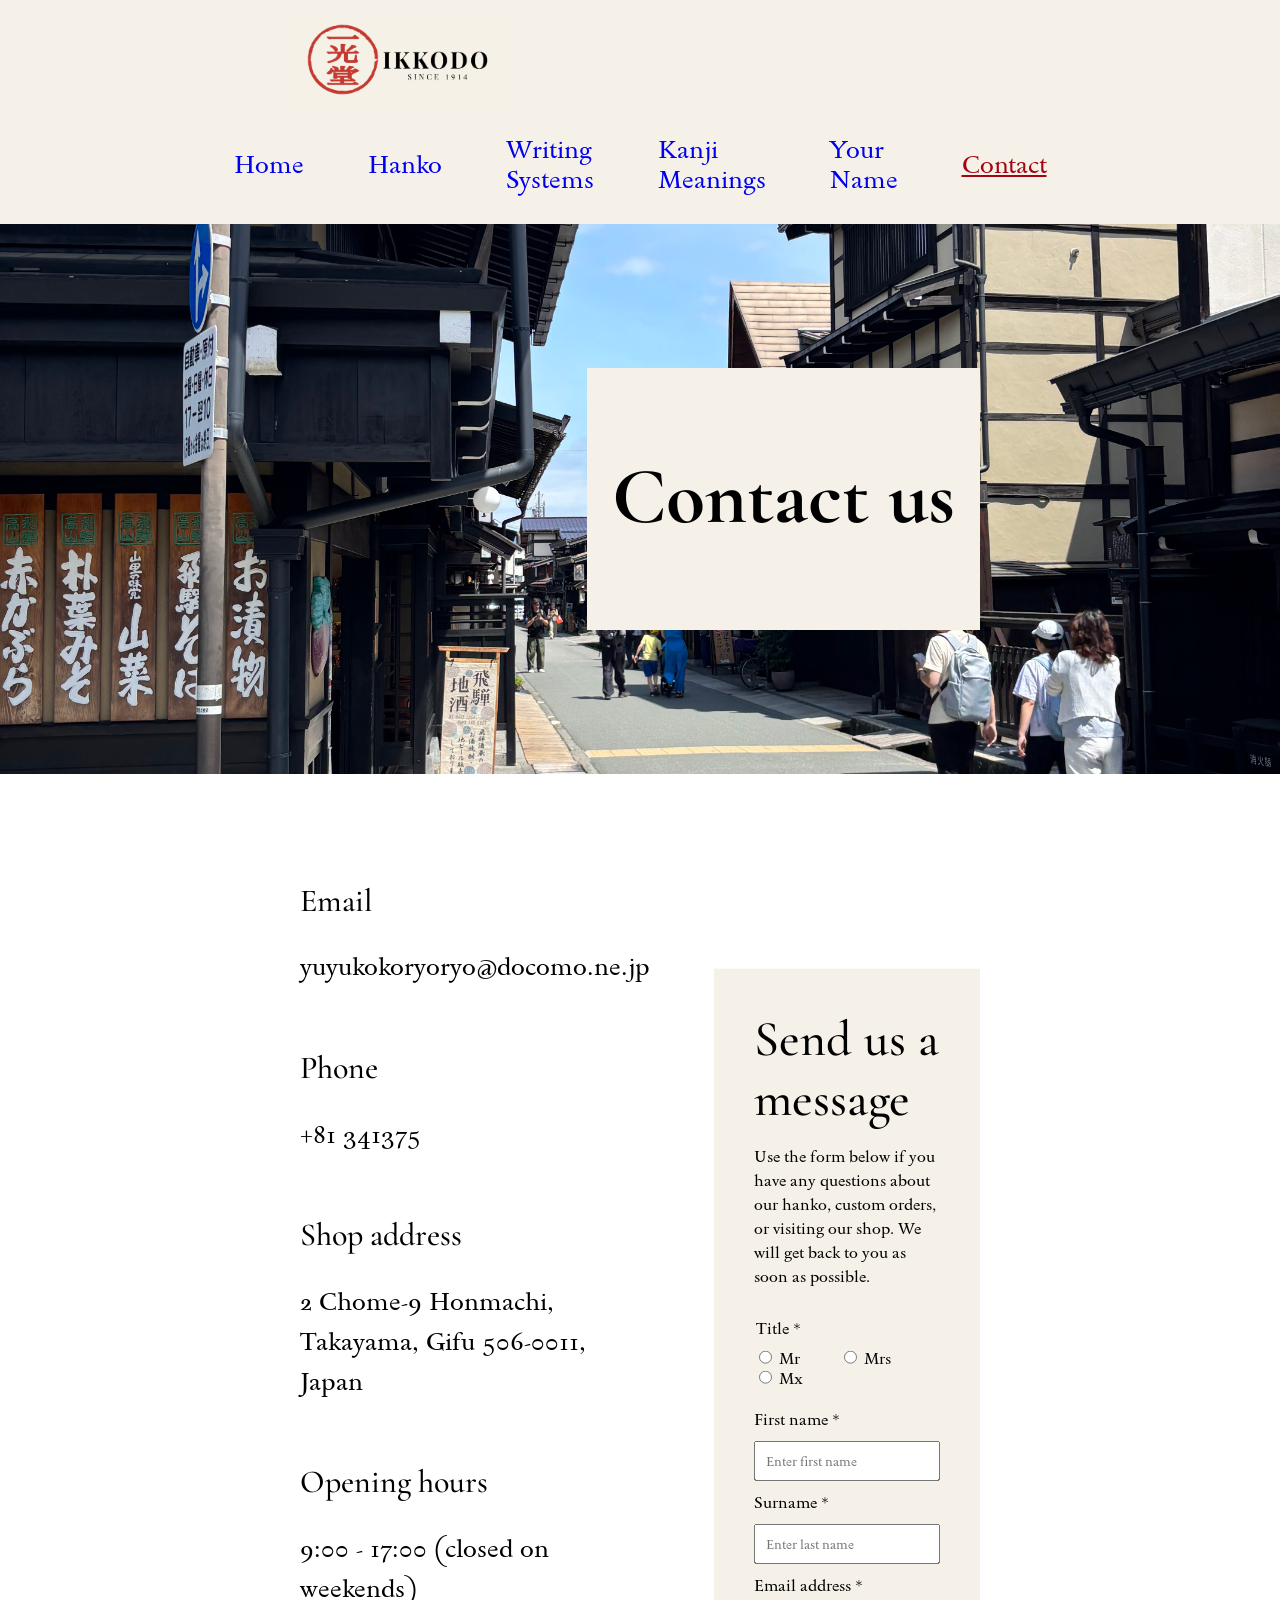
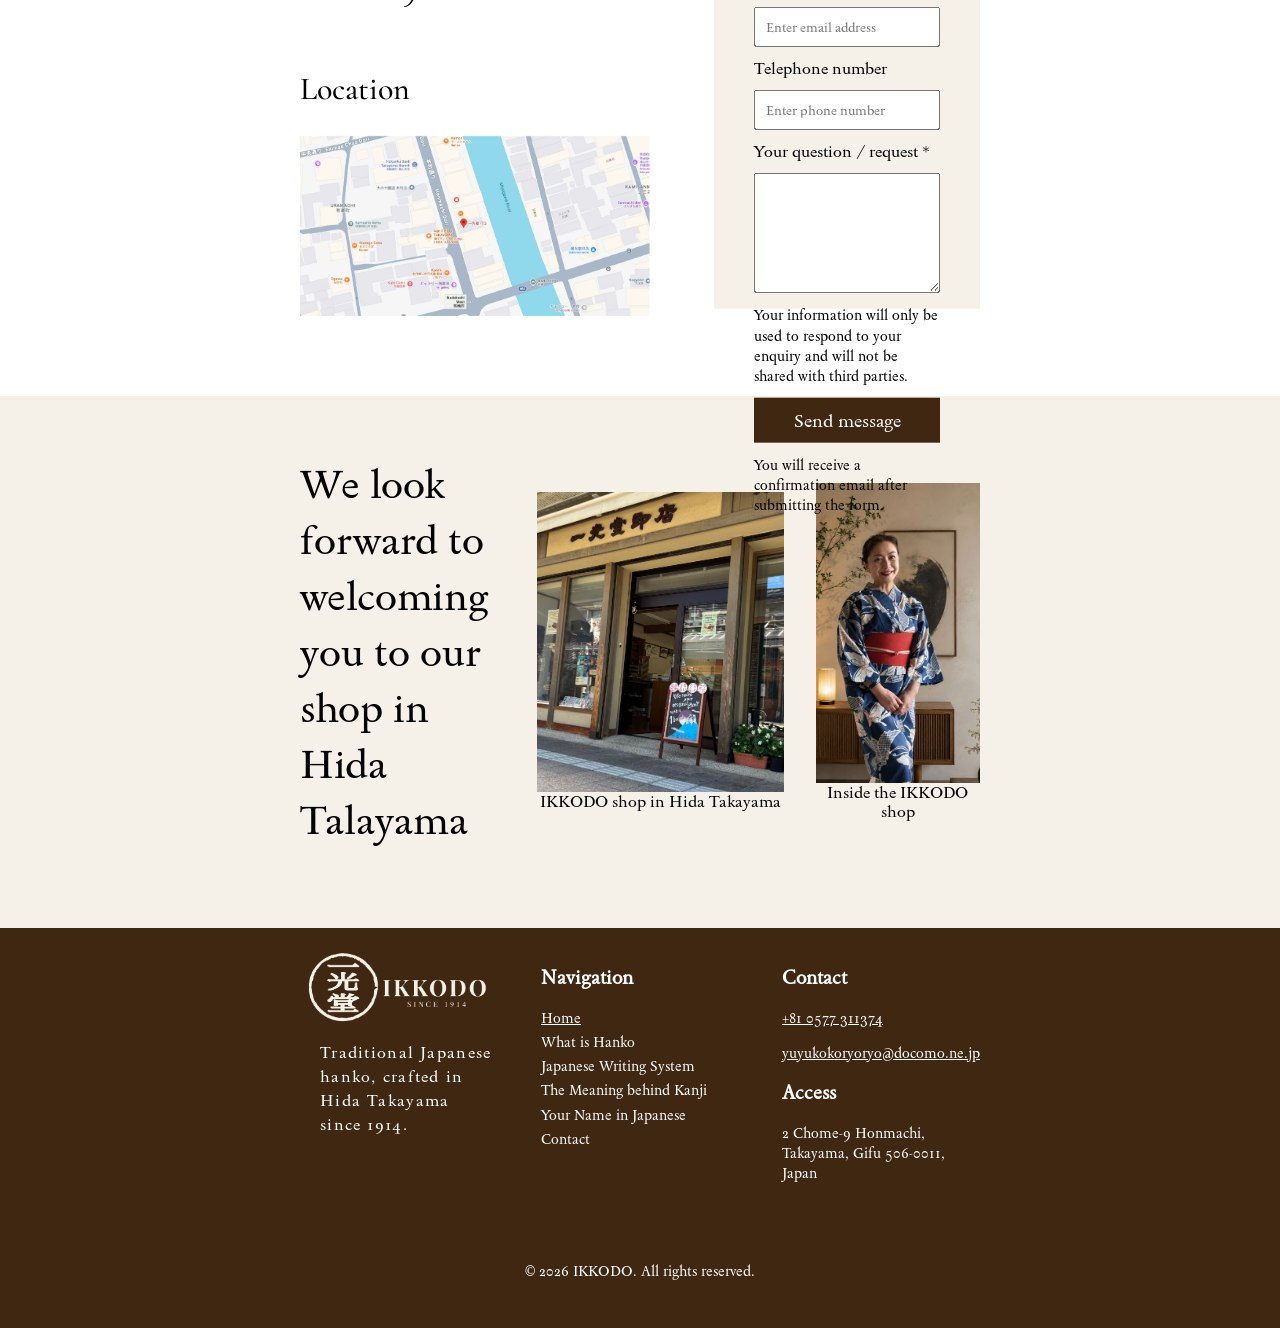
==== commit 53dc5f19: "footer current page decoration fixed" ====
--- a/contact-page.html
+++ b/contact-page.html
@@ -1,4 +1,3 @@
-<!-- add all items from grading group 1 and 2. Search for items in group 5 that refer to css f.e. author attribute value-->
 
 <!DOCTYPE html>
 <html lang="en">
@@ -247,7 +246,7 @@
                     </figcaption>
                 </figure>
 
-                <figure>
+                <figure class="owner">
                     <img
                         src="img/shop-owner.jpg"
                         alt="Inside the IKKODO hanko shop"
--- a/css/style.css
+++ b/css/style.css
@@ -105,6 +105,8 @@
     margin: 0 auto;
     background-color: #F5F1E8;
     width: 100%;
+    z-index: 10;
+
 }
 
 .site-logo {
@@ -203,16 +205,14 @@
     position: absolute;
     left: 0;
     top: 100%;
-
     width: 100%;
     box-sizing: border-box;
-
     list-style: none;
     margin: 0;
     padding: 40px 20px;
-
     background-color: #402712;
     text-align: center;
+     z-index: 101;
 }
 
 .mobile-menu-list li {
@@ -292,6 +292,10 @@
     text-decoration: underline;
 }
 
+.footer-navigation .current-page{
+    text-decoration: underline;
+}
+
 .footer-contact a {
     color: white;
     text-decoration: underline;
@@ -375,6 +379,10 @@
     padding-left: 300px;
     transform: translateY(-30px);
     
+}
+
+.your-hanko{
+    display: block;
 }
 
 .hero-subtitle{
@@ -553,6 +561,9 @@
 
 /* ===== Homepage Mobile Hero ===== */
 
+.hero{
+    padding-top: 20px;
+}
 .hero-title {
     padding-left: 0;
     transform: none;
@@ -594,13 +605,21 @@
 
 .discover-cards {
     grid-template-columns: repeat(2, 1fr);
-    gap: 2rem 1rem;
+    gap: 1rem 1rem;
+    max-width: 700px;
+}
+
+.discover-card figure {
+    margin: 0;
 }
 
 .discover-card img {
     width: 100px;
     height: 100px;
     margin: 0 auto;
+    aspect-ratio: 1 / 1;
+    border-radius: 50%;
+    object-fit: cover;
 }
     
 }
@@ -713,6 +732,101 @@
 
 
 
+/* ===== Detail Page 1 Mobile ===== */
+
+@media (max-width: 768px) {
+
+.detail1-hero {
+    display: flex;
+    flex-direction: column;
+    height: auto;
+    padding: 0;
+}
+
+.detail1-hero-title {
+    position: static;
+    order: 1;
+    transform: none;
+    max-width: none;
+    padding: 40px 25px;
+    box-sizing: border-box;
+}
+
+.detail1-hero-title h1 {
+    font-size: 2.5rem;
+    text-align: center;
+}
+
+.detail1-hero img {
+    order: 2;
+    width: 100%;
+    height: 250px;
+    object-fit: cover;
+    transform: none;
+}
+
+.history-section {
+    grid-template-columns: 1fr;
+    gap: 2rem;
+    padding: 50px 30px;
+}
+
+.history-section-title,
+.history-section-figure {
+    width: 100%;
+    max-width: none;
+    margin: 0;
+}
+
+.history-section-figure img {
+    width: 100%;
+    height: auto;
+}
+
+
+.types-section {
+    padding: 50px 25px;
+}
+
+.types-content {
+    grid-template-columns: 1fr;
+    gap: 2rem;
+}
+
+.types-content table {
+    width: 100%;
+    font-size: 0.9rem;
+}
+
+.types-content th,
+.types-content td {
+    padding: 8px;
+}
+
+.types-content td ul {
+    padding-left: 18px;
+}
+
+.types-figure {
+    margin: 0;
+    max-width: none;
+}
+
+
+.CTA-section {
+    padding: 50px 20px;
+}
+
+.CTA-button {
+    font-size: 1rem;
+    text-align: center;
+}
+}
+
+
+
+
+
 /*======= DetailPage2============*/
 
 
@@ -838,6 +952,101 @@
     object-position: center;
 }
 
+
+/* ===== Detail Page 2 Mobile ===== */
+
+@media (max-width: 768px) {
+
+
+.detail2-hero {
+    display: flex;
+    flex-direction: column-reverse;
+    height: auto;
+    padding: 0;
+}
+
+.detail2-hero-title {
+    position: static;
+    transform: none;
+    width: 100%;
+    max-width: none;
+    padding: 40px 30px;
+    box-sizing: border-box;
+    text-align: left;
+}
+
+.detail2-hero-title h1 {
+    font-size: 2.5rem;
+    text-align: left;
+}
+
+.detail2-hero img {
+    width: 100%;
+    height: 250px;
+    object-fit: cover;
+}
+
+
+.writing-systems-section {
+    grid-template-columns: 1fr;
+    gap: 1rem;
+    padding: 60px 25px;
+}
+
+.writing-card {
+    padding: 25px;
+}
+
+.writing-card img {
+    max-width: 100%;
+    margin: 0 auto;
+}
+
+.writing-card .CTA-button {
+    font-size: 1rem;
+    padding: 12px 20px;
+}
+
+
+.comparison-section {
+    padding-top: 0px;
+    padding-bottom: 30px;
+}
+
+.comparison-content {
+    grid-template-columns: 1fr;
+    gap: 2rem;
+}
+
+.comparison-content table {
+    width: 100%;
+    font-size: 0.85rem;
+    table-layout: fixed;
+}
+
+.comparison-content th,
+.comparison-content td {
+    padding: 8px 5px;
+    overflow-wrap: break-word;
+}
+
+.comparison-figure {
+    width: 100%;
+    margin: 0;
+}
+
+.comparison-figure img {
+    width: 100%;
+    height: 110px;
+    object-fit: cover;
+}
+
+
+}
+
+
+
+
 /*======= DetailPage3============*/
 
 
@@ -955,6 +1164,122 @@
 }
 
 
+
+/* ===== Detail Page 3 Mobile ===== */
+
+@media (max-width: 768px) {
+
+
+.detail3-hero {
+    display: flex;
+    flex-direction: column-reverse;
+    height: auto;
+    padding: 0;
+}
+
+.detail3-hero-title {
+    position: static;
+    transform: none;
+    width: 100%;
+    max-width: none;
+    padding: 40px 30px;
+    box-sizing: border-box;
+    text-align: left;
+}
+
+.detail3-hero-title h1 {
+    font-size: 2.5rem;
+    text-align: left;
+}
+
+.detail3-hero img {
+    width: 100%;
+    height: 220px;
+    object-fit: cover;
+}
+
+
+.shanon-section {
+    grid-template-columns: 1fr;
+    gap: 2rem;
+    padding: 50px 30px;
+}
+
+.shanon-figure {
+    width: 100%;
+    margin: 0;
+}
+
+.shanon-figure img {
+    width: 100%;
+    height: auto;
+}
+
+
+.kanji-examples-section {
+    padding: 50px 30px;
+}
+
+.three-cards {
+    grid-template-columns: 1fr;
+    gap: 1rem;
+    margin-top: 30px;
+}
+
+.example-card {
+    padding: 25px;
+}
+
+.kanji-character {
+    font-size: 75px;
+    margin: 0 0 10px;
+}
+
+.example-card h3 {
+    font-size: 1.5rem;
+    margin-bottom: 20px;
+}
+
+
+.same-sound-section {
+    grid-template-columns: 1fr;
+    gap: 2rem;
+    padding: 50px 25px;
+}
+
+.name-example {
+    padding: 20px;
+}
+
+.name-example-content {
+    grid-template-columns: 1fr 2fr;
+    gap: 0.5rem;
+    align-items: center;
+}
+
+.name-example-content h3 {
+    font-size: 1rem;
+}
+
+.name-example-content ul {
+    font-size: 1rem;
+    padding-left: 18px;
+}
+
+.detail3-CTA-section {
+    padding: 40px 20px;
+}
+
+.detail3-CTA-section .CTA-button {
+    font-size: 1rem;
+    text-align: center;
+    max-width: 100%;
+    box-sizing: border-box;
+}
+
+}
+
+
 /*======= DetailPage4============*/
 
 /*======= DetailPage4 Hero ============*/
@@ -1093,6 +1418,76 @@
     width: 100%;
     height: auto;
 }
+
+
+
+
+
+.mobile-label {
+    display: none;
+}
+
+@media (max-width: 768px){
+
+.detail4-hero {
+    grid-template-columns: 1fr;
+    height: auto;
+    padding: 40px 30px;
+    gap: 2rem;
+}
+
+.detail4-hero-title,
+.detail4-hero-figure {
+    transform: none;
+    width: 100%;
+    margin: 0;
+}
+
+.detail4-hero img {
+    width: 100%;
+    height: auto;
+}
+
+.name-examples-section {
+    padding: 50px 25px;
+}
+
+.table-scroll{
+    overflow-x: auto;
+}
+
+.name-examples-table {
+    min-width: 700px;
+    font-size: 1rem;
+}
+
+.name-examples-table th,
+.name-examples-table td {
+    padding: 12px;
+}
+
+
+
+.case-section {
+    grid-template-columns: 1fr;
+    gap: 2rem;
+    padding: 50px 25px;
+}
+
+.case-text {
+    transform: none;
+    width: 100%;
+}
+
+.case-figure {
+    width: 100%;
+    margin: 0;
+}
+}
+
+
+
+
 
 
 
@@ -1293,12 +1688,104 @@
 
 
 
-
-
-
-
-
-
-
-
-
+/* ===== Contact Page Mobile ===== */
+
+@media (max-width: 768px) {
+
+
+.contact-hero {
+    height: 220px;
+    padding: 0;
+}
+
+.contact-hero-title {
+    top: 50%;
+    left: 50%;
+    right: auto;
+    transform: translate(-50%, -50%);
+    padding: 10px 30px;
+    width: 65%;
+}
+
+.contact-hero-title h1 {
+    font-size: 2rem;
+}
+
+
+.contact-section {
+    grid-template-columns: 1fr;
+    gap: 2rem;
+    padding: 40px 25px;
+}
+
+.contact-info {
+    width: 100%;
+}
+
+.contact-info h2 {
+    font-size: 1.3rem;
+}
+
+.map-figure {
+    width: 100%;
+    margin: 0;
+}
+
+
+.contact-form-section {
+    padding: 25px 20px;
+    max-height: none;
+    transform: none;
+}
+
+.contact-form-section h2 {
+    font-size: 1.5rem;
+}
+
+
+.welcome-section {
+    grid-template-columns: 1fr 1fr;
+    gap: 1rem;
+    padding: 40px 20px;
+}
+
+.welcome-text {
+    grid-column: 1 / 3;
+    font-size: 1rem;
+    padding: 0;
+}
+
+.welcome-text h2 {
+    font-size: 1.5rem;
+}
+
+.welcome-section figure {
+    margin: 0;
+}
+
+.welcome-section img {
+    width: 100%;
+    height: 150px;
+    object-fit: cover;
+}
+
+.welcome-section figcaption {
+    font-size: 0.8rem;
+}
+
+.owner img{
+    object-position: center ;
+
+}
+
+}
+
+
+
+
+
+
+
+
+
+
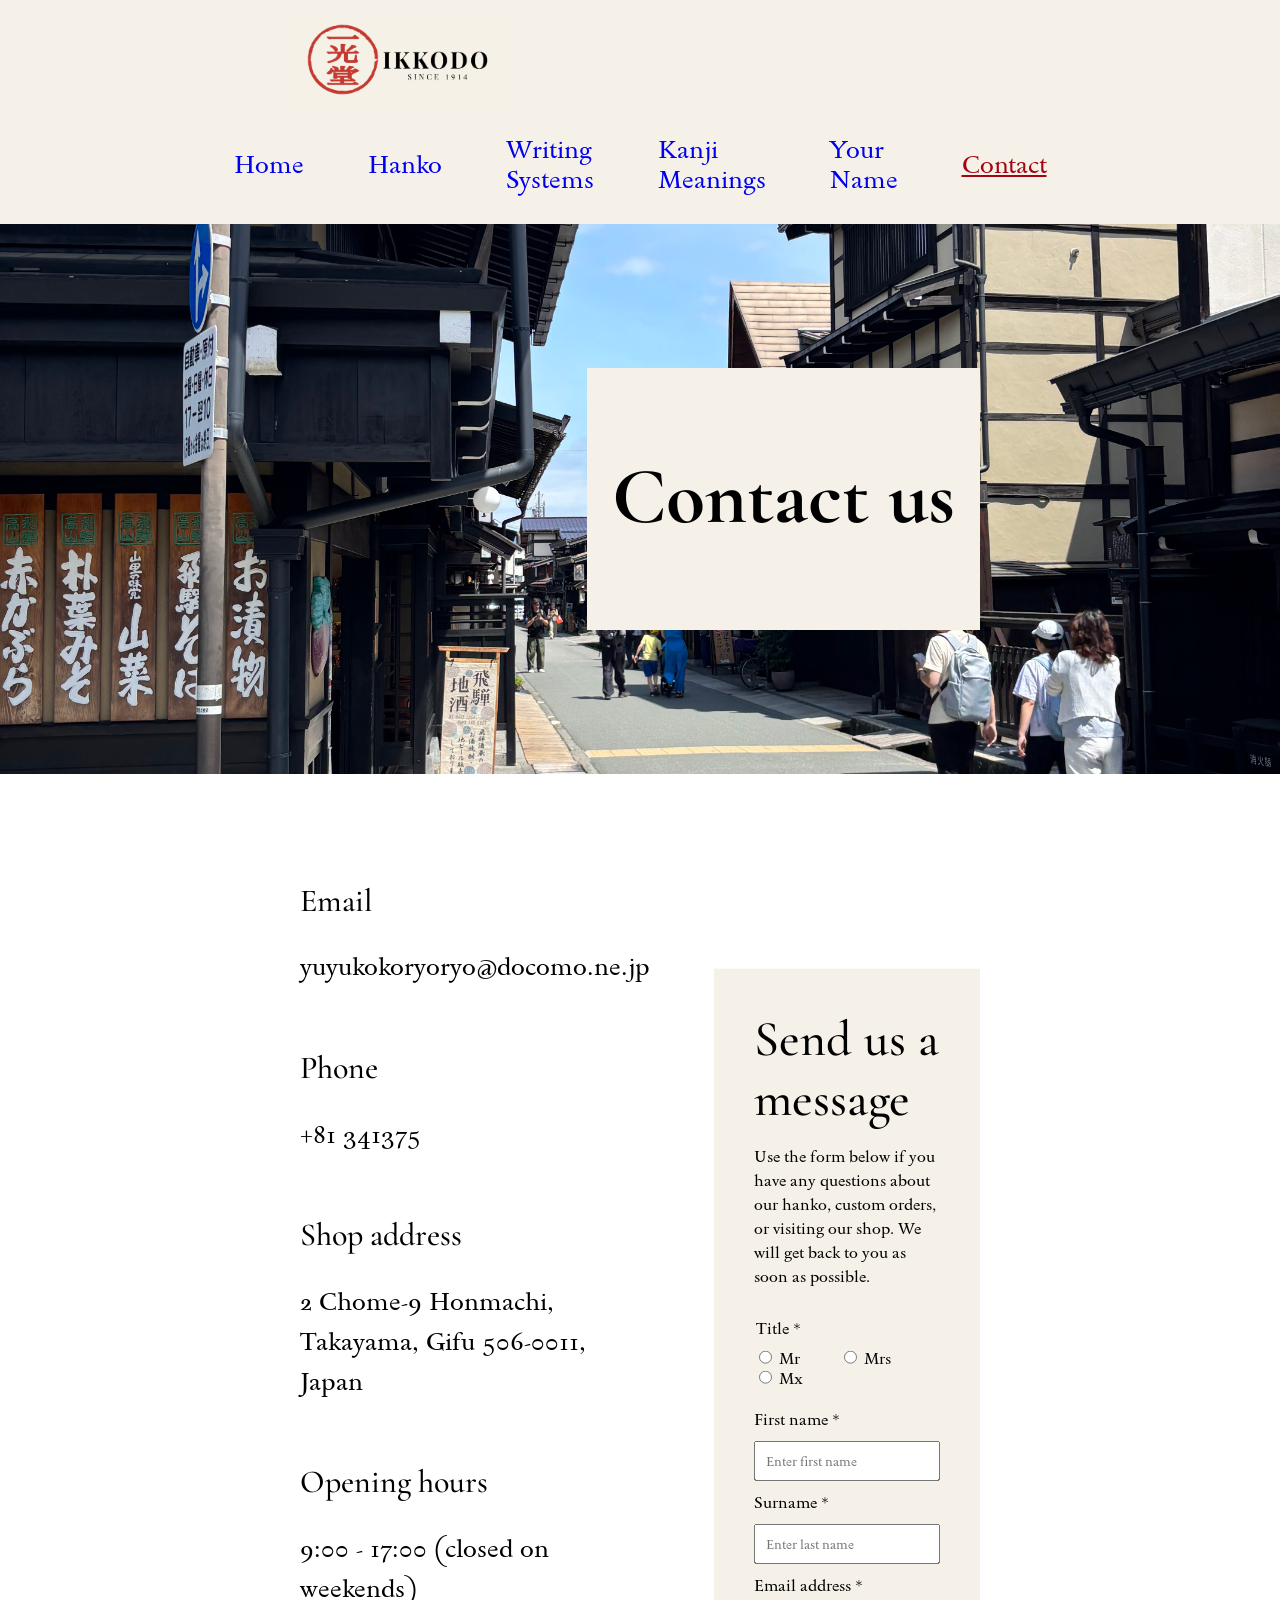
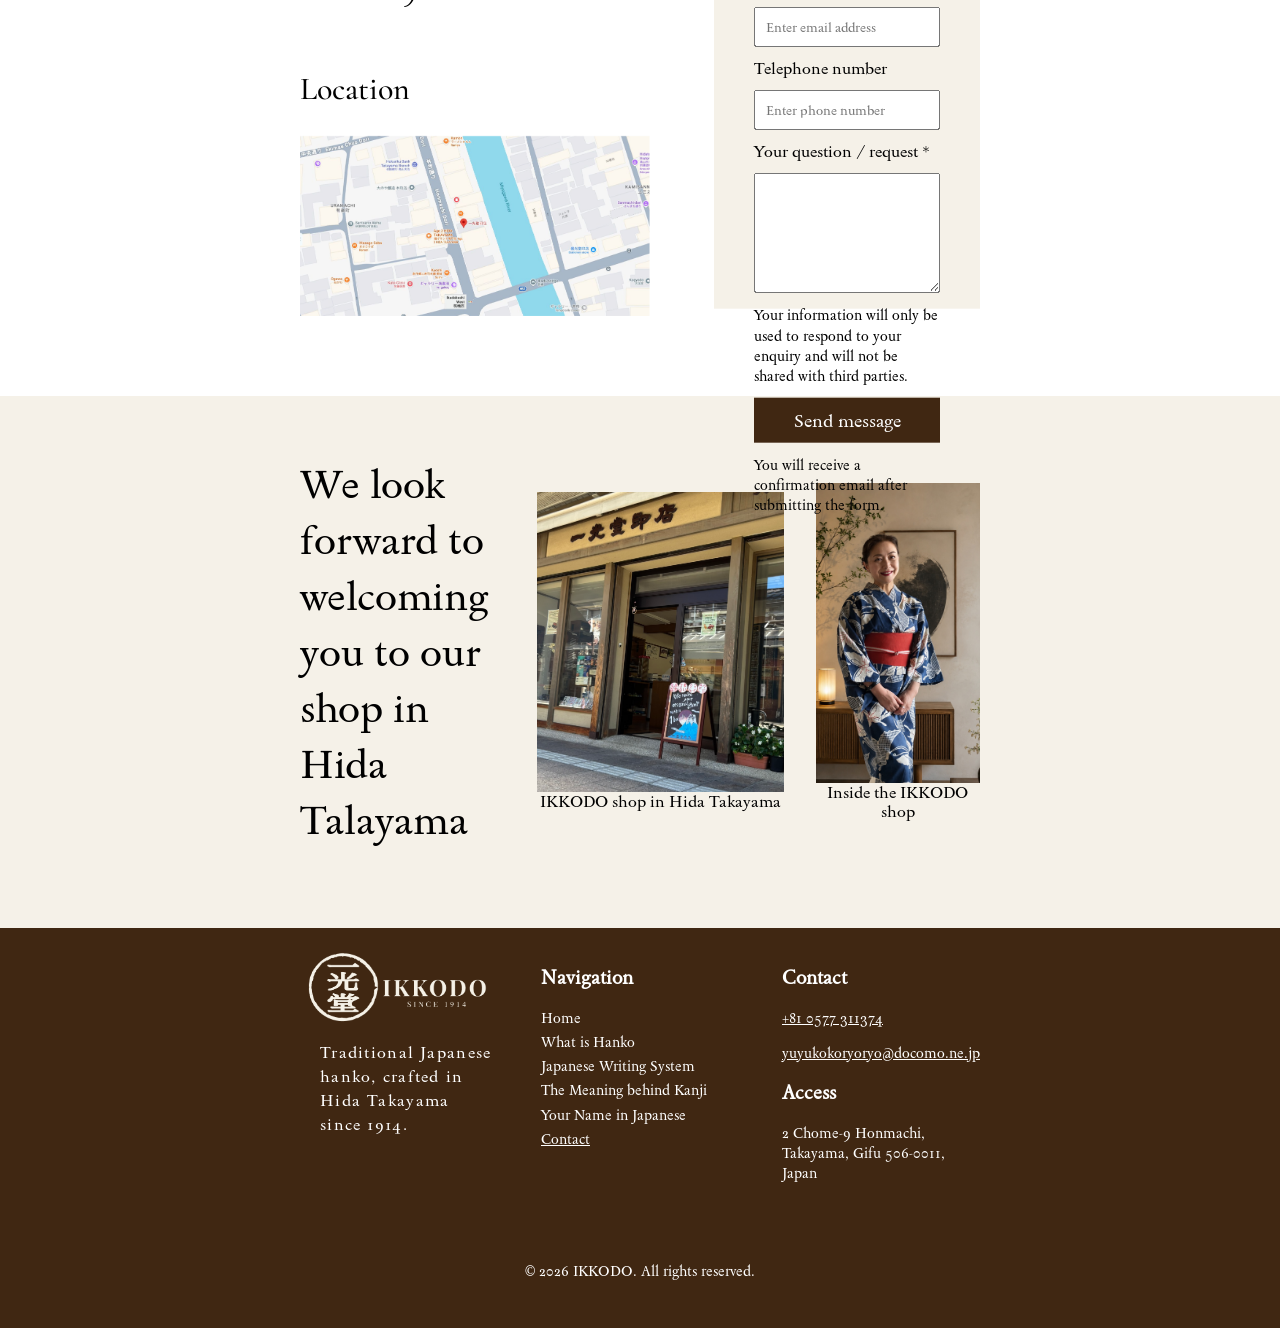
==== commit 8690d21d: "favicon added" ====
--- a/contact-page.html
+++ b/contact-page.html
@@ -8,12 +8,14 @@
     <meta name="author" content="Koshiro Morishita">
     <meta
 	name="description"
-	content="Understand what the hanko is, Japanese writying system, and the Kanji meaning. And create your own personalized Japanese hanko from IKKODO in Hida Takayama.">
+	content="Contact IKKODO in Hida Takayama to ask about personalized Japanese hanko, custom orders, opening hours, or visiting our traditional Japanese seal shop.">
     <meta
 	name="keywords"
 	content="hanko, Japanese seal, Takayama, personalized souvenir, Kanji">
-    <title>IKKODO Personalized Hanko</title>
+    <title>Contact</title>
     <link rel="stylesheet" type="text/css" href="css/style.css">
+    <link rel="icon" type="image/png" href="img/Ikkodo-favicon.png">
+
 
 </head>
 
@@ -283,12 +285,12 @@
 
                     <nav>
                         <ul>
-                            <li class="current-page"><a href="index.html">Home</a></li>
+                            <li><a href="index.html">Home</a></li>
                             <li><a href="detail-page1.html">What is Hanko</a></li>
                             <li><a href="detail-page2.html">Japanese Writing System</a></li>
                             <li><a href="detail-page3.html">The Meaning behind Kanji</a></li>
                             <li><a href="detail-page4.html">Your Name in Japanese</a></li>
-                            <li><a href="contact-page.html">Contact</a></li>
+                            <li class="current-page"><a href="contact-page.html">Contact</a></li>
                         </ul>
                     </nav>
 
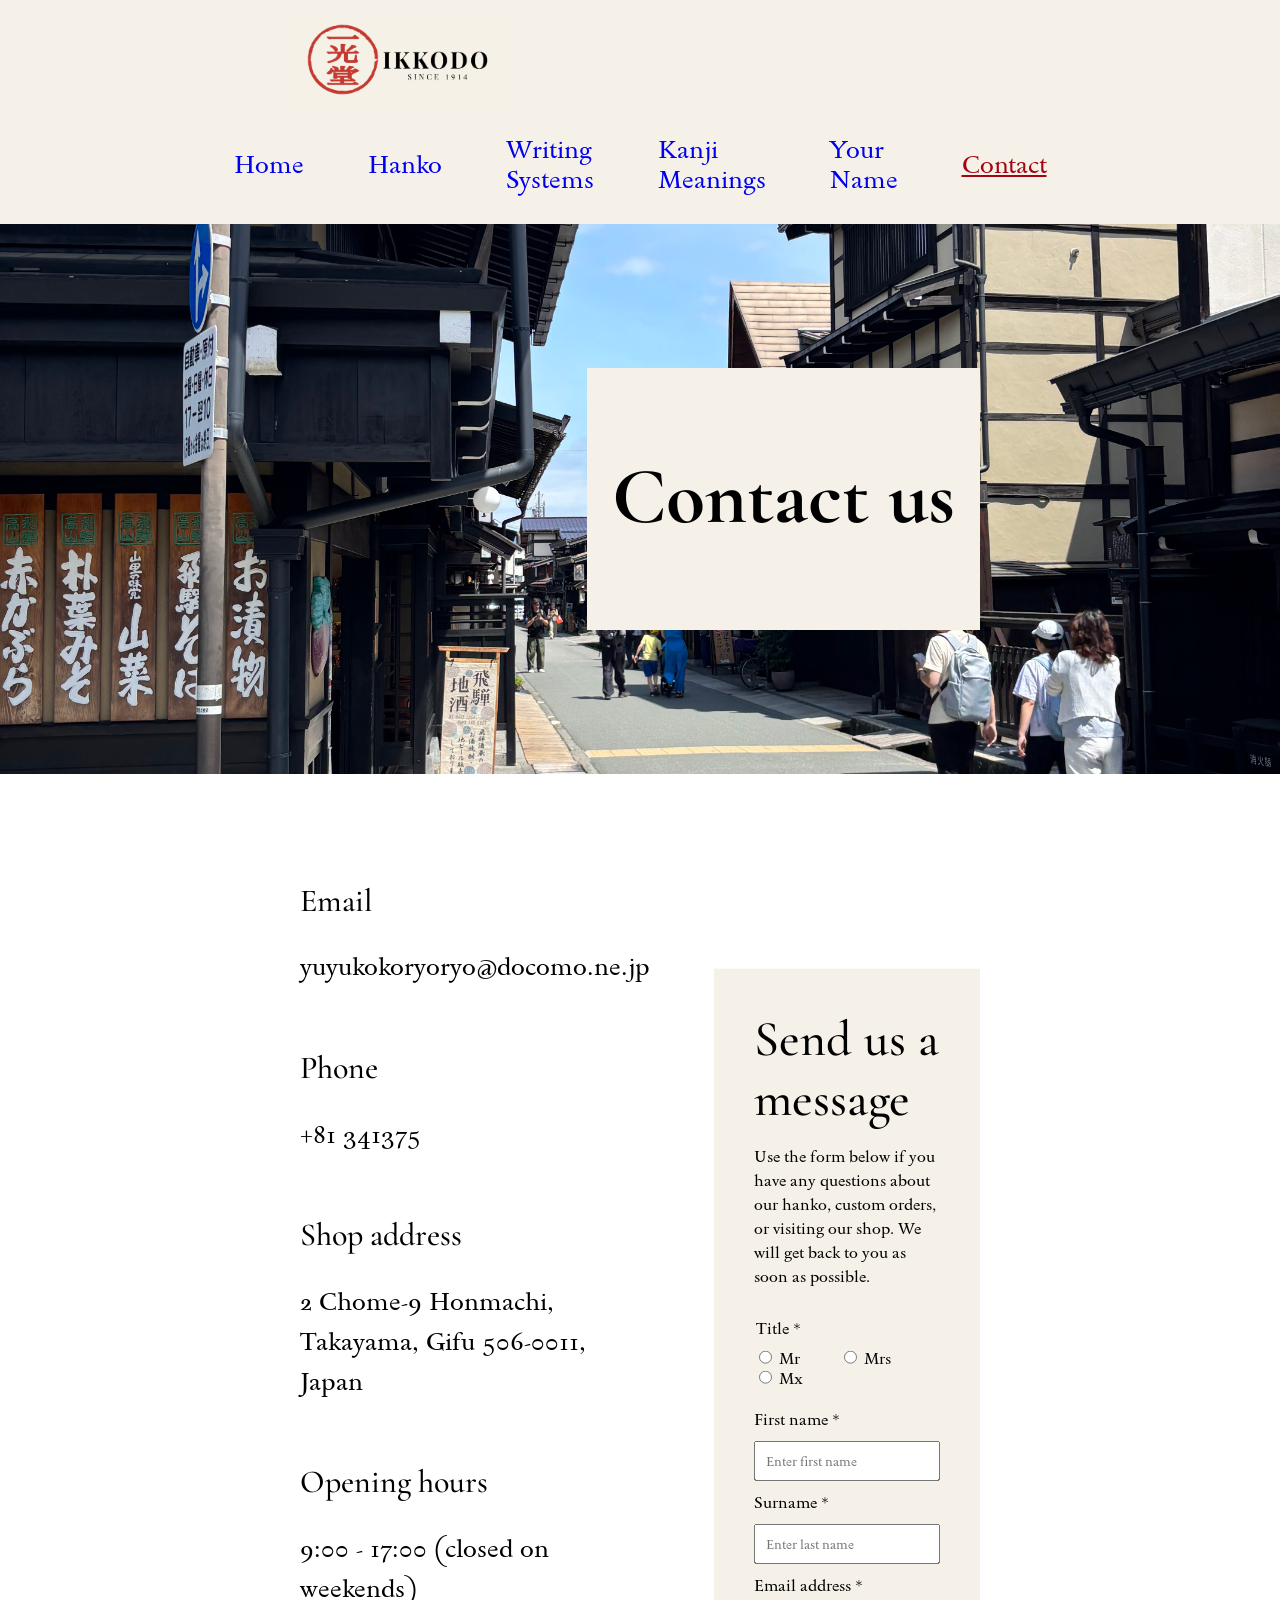
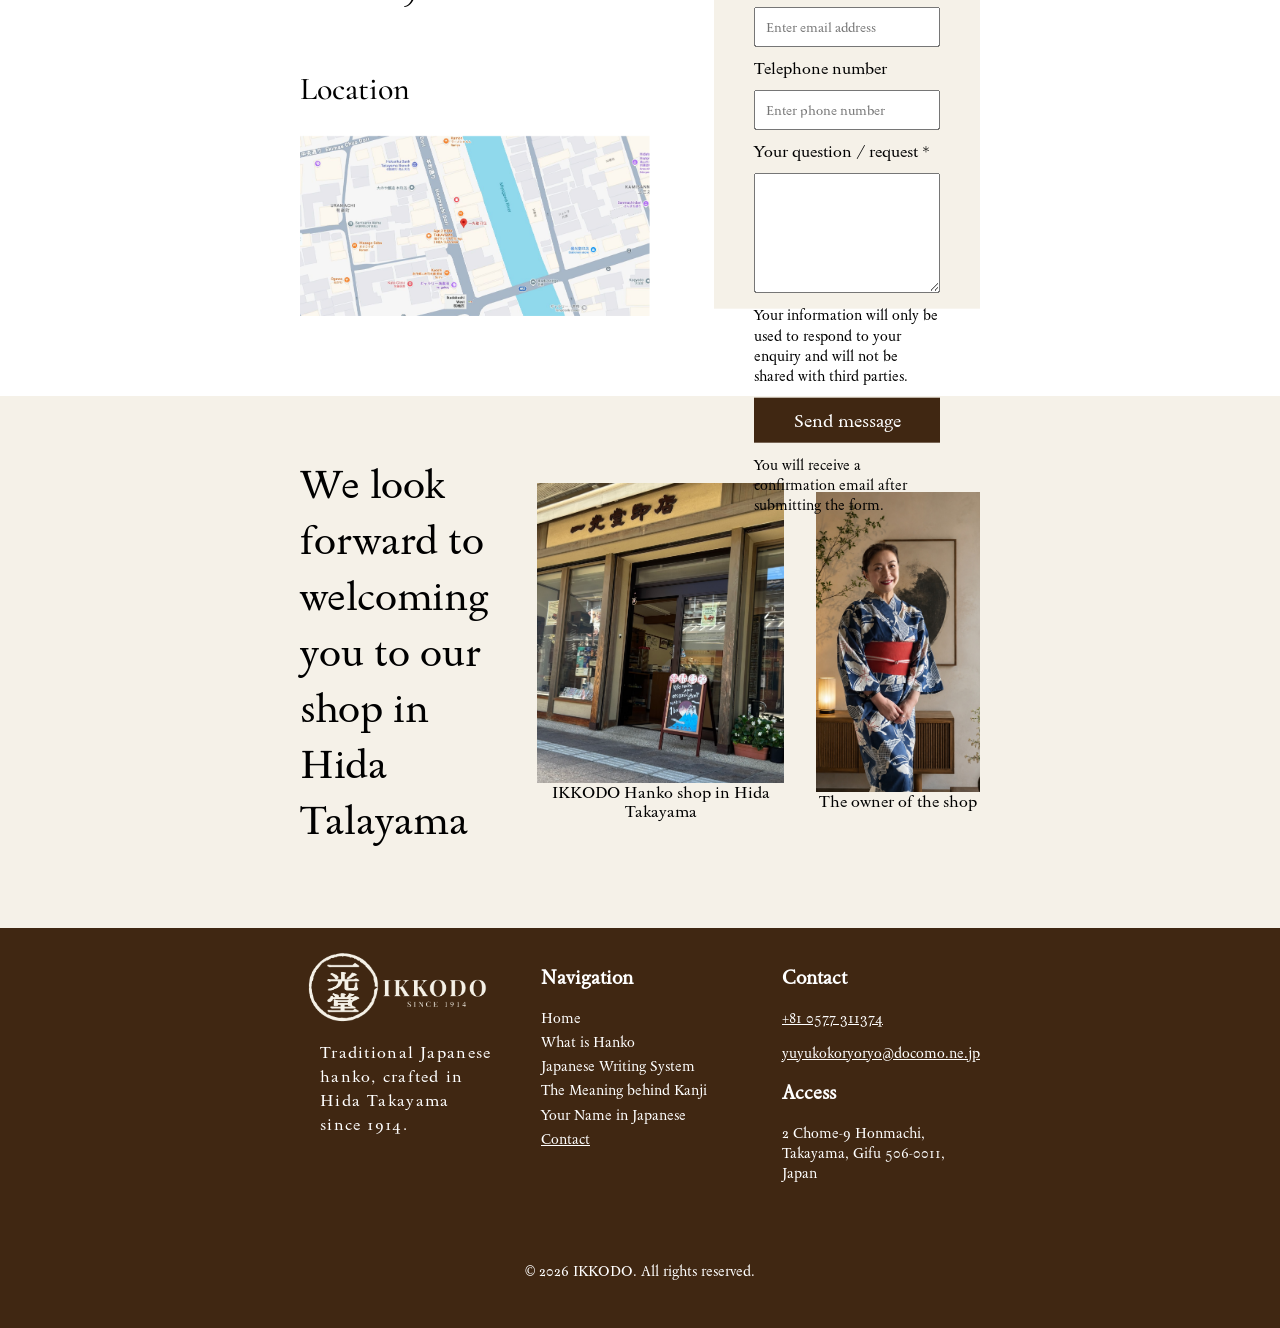
==== commit 29f545a8: "line organized" ====
--- a/contact-page.html
+++ b/contact-page.html
@@ -1,4 +1,3 @@
-
 <!DOCTYPE html>
 <html lang="en">
 
@@ -6,20 +5,14 @@
     <meta charset="UTF-8">
     <meta name="viewport" content="width=device-width, initial-scale=1.0">
     <meta name="author" content="Koshiro Morishita">
-    <meta
-	name="description"
-	content="Contact IKKODO in Hida Takayama to ask about personalized Japanese hanko, custom orders, opening hours, or visiting our traditional Japanese seal shop.">
-    <meta
-	name="keywords"
-	content="hanko, Japanese seal, Takayama, personalized souvenir, Kanji">
+    <meta name="description"
+        content="Contact IKKODO in Hida Takayama to ask about personalized Japanese hanko, custom orders, opening hours, or visiting our traditional Japanese seal shop.">
+    <meta name="keywords" content="hanko, Japanese seal, Takayama, personalized souvenir, Kanji">
     <title>Contact</title>
     <link rel="stylesheet" type="text/css" href="css/style.css">
     <link rel="icon" type="image/png" href="img/Ikkodo-favicon.png">
-
-
 </head>
 
-
 <body>
 
 
@@ -27,10 +20,7 @@
 
         <a class="site-logo" href="index.html">
 
-            <img class="site-logo"
-                src="img/Ikkodo-Logo.png"
-                alt="IKKODO logo"
-                title="IKKODO">
+            <img class="site-logo" src="img/Ikkodo-Logo.png" alt="IKKODO logo" title="IKKODO">
         </a>
 
         <nav class="desktop-navigation">
@@ -77,7 +67,7 @@
             <a href="contact-page.html" class="current-page">Contact</a>
 
         </nav>
-        
+
     </header>
 
 
@@ -89,10 +79,8 @@
 
             <section class="contact-hero">
 
-                <img
-                    src="img/huruimachinami.jpeg"
-                    alt="Traditional street in Hida Takayama"
-                    title="Hida Takayama">
+                <img src="img/huruimachinami.jpeg" alt="Traditional street in Hida Takayama with many pedestrians"
+                    title="Hurui Machinami">
 
                 <section class="contact-hero-title">
                     <h1>Contact us</h1>
@@ -131,9 +119,7 @@
                     <h2>Location</h2>
 
                     <figure class="map-figure">
-                        <img
-                            src="img/map.jpg"
-                            alt="Map showing the location of IKKODO in Takayama"
+                        <img src="img/map.jpg" alt="Map showing the location of IKKODO in Takayama"
                             title="IKKODO Location">
                     </figure>
 
@@ -170,43 +156,20 @@
                         </fieldset>
 
                         <label for="first-name">First name *</label>
-                        <input
-                            type="text"
-                            id="first-name"
-                            name="first-name"
-                            placeholder="Enter first name"
-                            required>
+                        <input type="text" id="first-name" name="first-name" placeholder="Enter first name" required>
 
                         <label for="surname">Surname *</label>
-                        <input
-                            type="text"
-                            id="surname"
-                            name="surname"
-                            placeholder="Enter last name"
-                            required>
+                        <input type="text" id="surname" name="surname" placeholder="Enter last name" required>
 
                         <label for="email">Email address *</label>
-                        <input
-                            type="email"
-                            id="email"
-                            name="email"
-                            placeholder="Enter email address"
-                            required>
+                        <input type="email" id="email" name="email" placeholder="Enter email address" required>
 
                         <label for="phone">Telephone number</label>
-                        <input
-                            type="tel"
-                            id="phone"
-                            name="phone"
-                            placeholder="Enter phone number">
+                        <input type="tel" id="phone" name="phone" placeholder="Enter phone number">
 
 
                         <label for="message">Your question / request *</label>
-                        <textarea
-                            id="message"
-                            name="message"
-                            placeholder="Write your message here ..."
-                            required>
+                        <textarea id="message" name="message" placeholder="Write your message here ..." required>
                         </textarea>
 
 
@@ -216,9 +179,7 @@
                         </p>
 
 
-                        <input
-                            type="submit"
-                            value="Send message">
+                        <input type="submit" value="Send message">
 
                         <p class="confirmation-text">
                             You will receive a confirmation email after submitting the form.
@@ -226,59 +187,51 @@
 
                     </form>
                 </section>
-                    
+
             </section>
 
 
 
             <section class="welcome-section">
 
-                <section class="welcome-text"
-                    <h2>We look forward to welcoming you to our shop in Hida Talayama</h2>
+                <section class="welcome-text" <h2>We look forward to welcoming you to our shop in Hida Talayama</h2>
                 </section>
 
                 <figure class="shop">
-                    <img
-                        src="img/shop.jpg"
-                        alt="IKKODO shop in Hida Takayama"
-                        title="IKKODO Shop">
+                    <img src="img/shop.jpg" alt="The outer view of IKKODO Hanko shop in Hida Takayama"
+                        title="IKKODO Hanko Shop">
 
                     <figcaption class="image-caption">
-                        IKKODO shop in Hida Takayama
+                        IKKODO Hanko shop in Hida Takayama
                     </figcaption>
                 </figure>
 
                 <figure class="owner">
-                    <img
-                        src="img/shop-owner.jpg"
-                        alt="Inside the IKKODO hanko shop"
-                        title="Inside IKKODO">
+                    <img src="img/shop-owner.jpg" alt="An elderly Japanese woman in Kimono standing"
+                        title="The owner of the shop">
 
                     <figcaption class="image-caption">
-                        Inside the IKKODO shop
+                        The owner of the shop
                     </figcaption>
                 </figure>
 
             </section>
 
 
-    </main>
-
-
-    <footer class="site-footer">
-
-        <section class="footer-brand">
-             <a class="site-logo" href="index.html">
-
-                <img class="site-logo"
-                    src="img/footer-logo.png"
-                    alt="IKKODO logo"
-                    title="IKKODO">
-            </a>
-            <p>Traditional Japanese hanko, crafted in Hida Takayama since 1914.</p>
-        </section>
-
-        <section class="footer-navigation">
+        </main>
+
+
+        <footer class="site-footer">
+
+            <section class="footer-brand">
+                <a class="site-logo" href="index.html">
+
+                    <img class="site-logo" src="img/footer-logo.png" alt="IKKODO logo" title="IKKODO">
+                </a>
+                <p>Traditional Japanese hanko, crafted in Hida Takayama since 1914.</p>
+            </section>
+
+            <section class="footer-navigation">
                 <section class="footer-navigation">
 
                     <h3>Navigation</h3>
@@ -294,35 +247,33 @@
                         </ul>
                     </nav>
 
-                </section>        
-        </section>
-
-        <section class="footer-contact">
-
-            <h3>Contact</h3>
-
-            <p>
-                <a href="tel:+81577320605">+81 0577 311374</a>
+                </section>
+            </section>
+
+            <section class="footer-contact">
+
+                <h3>Contact</h3>
+
+                <p>
+                    <a href="tel:+81577320605">+81 0577 311374</a>
+                </p>
+
+                <p>
+                    <a href="mailto:info@example.com">yuyukokoryoryo@docomo.ne.jp</a>
+                </p>
+
+                <h3>Access</h3>
+
+                <p>
+                    2 Chome-9 Honmachi, Takayama, Gifu 506-0011, Japan
+                </p>
+
+            </section>
+
+            <p class="copyright">
+                &copy; 2026 IKKODO. All rights reserved.
             </p>
 
-            <p>
-                <a href="mailto:info@example.com">yuyukokoryoryo@docomo.ne.jp</a>
-            </p>
-
-            <h3>Access</h3>
-
-            <p>
-               2 Chome-9 Honmachi, Takayama, Gifu 506-0011, Japan
-            </p>
-
-        </section>
-
-        <p class="copyright">
-            &copy; 2026 IKKODO. All rights reserved.
-        </p>
-
-    </footer>
+        </footer>
 </body>
-
-
 </html>
--- a/css/style.css
+++ b/css/style.css
@@ -1,7 +1,7 @@
 @import url('https://fonts.googleapis.com/css2?family=Cormorant+Garamond&family=Sedan&family=Yuji+Syuku&display=swap');
 
 
-/* ============= common throughout the site =============*/
+/* ------------ common throughout the site -------------------------*/
 
 .site-header,
 .site-footer {
@@ -12,7 +12,7 @@
     box-sizing: border-box;
 }
 
-main > section{
+main>section {
     padding-top: 80px;
     padding-left: 300px;
     padding-right: 300px;
@@ -25,18 +25,18 @@
 .detail2-hero-title,
 .detail3-hero-title,
 .detail4-hero-title,
-.contact-hero-title{
+.contact-hero-title {
     background-color: white;
     max-width: 600px;
     padding-top: 0px;
     padding-left: 25px;
     padding-right: 25px;
-    padding-bottom: 5px;;
+    padding-bottom: 5px;
     text-align: center;
 }
 
 
-.CTA-section{
+.CTA-section {
     background-color: #F5F1E8;
     display: flex;
     justify-content: center;
@@ -45,7 +45,7 @@
 
 }
 
-.CTA-button{
+.CTA-button {
     display: inline-block;
     padding: 12px 32px;
     border: 1px solid #A60311;
@@ -56,35 +56,35 @@
     font-size: 30px;
 }
 
-.CTA-button:hover{
+.CTA-button:hover {
     background-color: #7F020D;
     border-color: #7F020D;
 }
 
 
-/* ============= common fonts throughout the site =============*/
-
-
-
-
-h1{
+/* -------------- common fonts throughout the site ------------------*/
+
+
+
+
+h1 {
     font-family: "Cormorant Garamond", serif;
     font-size: 80px;
     font-weight: 700;
 }
 
-h2{
+h2 {
     font-family: "Cormorant Garamond", serif;
     font-size: 50px;
     font-weight: 500;
 }
 
-body{
+body {
     font-family: "Sedan", serif;
     margin: 0;
 }
 
-p{
+p {
     font-size: 25px;
     line-height: 1.6;
 }
@@ -97,9 +97,7 @@
 
 
 
-
-
-/*========= Header section ===========*/
+/*------------- Header section -------------*/
 
 .site-header {
     margin: 0 auto;
@@ -115,7 +113,7 @@
     height: auto;
 }
 
-.desktop-navigation{
+.desktop-navigation {
     display: flex;
     justify-content: center;
     align-items: center;
@@ -128,22 +126,22 @@
     display: none;
 }
 
-.desktop-navigation > a {
+.desktop-navigation>a {
     font-size: 25px;
     text-decoration: none;
 }
 
-.desktop-navigation > a.current-page{
+.desktop-navigation>a.current-page {
     color: #A60311;
     text-decoration: underline;
 }
 
-.desktop-navigation > a:hover {
+.desktop-navigation>a:hover {
     text-decoration: underline;
     color: #A60311;
 }
 
-.desktop-navigation > a:active {
+.desktop-navigation>a:active {
     color: #7F020D;
 }
 
@@ -151,89 +149,89 @@
 
 @media (max-width: 768px) {
 
-.desktop-navigation {
-    display: none;
-}
-
-.site-header {
-    display: flex;
-    flex-direction: column;
-    align-items: center;
-    padding: 12px 0 0;
-}
-
-.site-header > .site-logo {
-    align-self: flex-start;
-    margin-left: 20px;
-}
-
-.mobile-navigation {
-    display: flex;
-    justify-content: center;
-    align-items: center;
-    gap: 12px;
-
-    width: 100%;
-    margin-top: 10px;
-    padding-bottom: 15px;
-
-    position: relative;
-}
-
-.mobile-navigation > a {
-    color: black;
-    text-decoration: none;
-    font-size: 1rem;
-}
-
-.mobile-navigation > a.current-page {
-    color: #A60311;
-    text-decoration: underline;
-}
-
-.mobile-menu summary {
-    cursor: pointer;
-    list-style: none;
-    font-size: 1rem;
-}
-
-.menu-arrow {
-font-size: 0.7em;
-}
-
-.mobile-menu-list {
-    position: absolute;
-    left: 0;
-    top: 100%;
-    width: 100%;
-    box-sizing: border-box;
-    list-style: none;
-    margin: 0;
-    padding: 40px 20px;
-    background-color: #402712;
-    text-align: center;
-     z-index: 101;
-}
-
-.mobile-menu-list li {
-    margin-bottom: 25px;
-}
-
-.mobile-menu-list a {
-    color: white;
-    text-decoration: none;
-}
-
-.mobile-navigation .current-page{
-text-decoration: underline;
-}
-
-
-
-}
-
-
-/*======== Footer =========*/
+    .desktop-navigation {
+        display: none;
+    }
+
+    .site-header {
+        display: flex;
+        flex-direction: column;
+        align-items: center;
+        padding: 12px 0 0;
+    }
+
+    .site-header>.site-logo {
+        align-self: flex-start;
+        margin-left: 20px;
+    }
+
+    .mobile-navigation {
+        display: flex;
+        justify-content: center;
+        align-items: center;
+        gap: 12px;
+
+        width: 100%;
+        margin-top: 10px;
+        padding-bottom: 15px;
+
+        position: relative;
+    }
+
+    .mobile-navigation>a {
+        color: black;
+        text-decoration: none;
+        font-size: 1rem;
+    }
+
+    .mobile-navigation>a.current-page {
+        color: #A60311;
+        text-decoration: underline;
+    }
+
+    .mobile-menu summary {
+        cursor: pointer;
+        list-style: none;
+        font-size: 1rem;
+    }
+
+    .menu-arrow {
+        font-size: 0.7em;
+    }
+
+    .mobile-menu-list {
+        position: absolute;
+        left: 0;
+        top: 100%;
+        width: 100%;
+        box-sizing: border-box;
+        list-style: none;
+        margin: 0;
+        padding: 40px 20px;
+        background-color: #402712;
+        text-align: center;
+        z-index: 101;
+    }
+
+    .mobile-menu-list li {
+        margin-bottom: 25px;
+    }
+
+    .mobile-menu-list a {
+        color: white;
+        text-decoration: none;
+    }
+
+    .mobile-navigation .current-page {
+        text-decoration: underline;
+    }
+
+
+
+}
+
+
+/*--------------- Footer ------------------------*/
 
 
 .site-footer {
@@ -292,7 +290,7 @@
     text-decoration: underline;
 }
 
-.footer-navigation .current-page{
+.footer-navigation .current-page {
     text-decoration: underline;
 }
 
@@ -311,7 +309,7 @@
 
 @media (max-width: 768px) {
 
-    main > section {
+    main>section {
         padding-left: 20px;
         padding-right: 20px;
     }
@@ -340,7 +338,7 @@
 
 
 
-    
+
     .desktop-navigation {
         display: none;
     }
@@ -362,7 +360,7 @@
 
 
 
-/* =========== HP Hero Section ==============*/
+/* --------------- HP Hero Section -----------------------*/
 
 .hero {
     display: grid;
@@ -372,42 +370,41 @@
     padding: 58px 24px 64px;
 }
 
-.hero-title{
+.hero-title {
     justify-self: center;
     width: 100%;
     max-width: 450px;
     padding-left: 300px;
     transform: translateY(-30px);
-    
-}
-
-.your-hanko{
+
+}
+
+.your-hanko {
     display: block;
 }
 
-.hero-subtitle{
+.hero-subtitle {
     font-size: 25px;
     line-height: 1.6;
 
 }
 
-.hero-figure{
+.hero-figure {
     justify-self: start;
     width: 100%;
     max-width: 500px;
 }
 
-.hero-figure img{
+.hero-figure img {
     width: 100%;
     aspect-ratio: 1.25 / 1;
     object-fit: cover
-
-}
-
-
-
-
-/*  ===========HP First Section============*/
+}
+
+
+
+
+/*  ---------------HP First Section-----------------*/
 
 .first-section {
     display: grid;
@@ -424,7 +421,7 @@
     max-width: 500px;
 }
 
-.first-section-figure{
+.first-section-figure {
     justify-self: end;
     width: 100%;
     max-width: 400px;
@@ -437,7 +434,7 @@
 }
 
 
-/*  ===========HP second Section============*/
+/*  ------------HP second Section----------------*/
 
 .second-section {
     display: grid;
@@ -454,10 +451,10 @@
     width: 100%;
     max-width: 500px;
     color: white;
-    
-}
-
-.second-section-figure{
+
+}
+
+.second-section-figure {
     justify-self: end;
     width: 100%;
     max-width: 400px;
@@ -470,7 +467,7 @@
 }
 
 
-/*  ===========HP third Section============*/
+/* -----------------HP third Section----------------*/
 
 .third-section {
     display: grid;
@@ -487,10 +484,10 @@
     width: 100%;
     max-width: 500px;
     color: black;
-    
-}
-
-.third-section-figure{
+
+}
+
+.third-section-figure {
     justify-self: end;
     width: 100%;
     max-width: 400px;
@@ -503,7 +500,7 @@
 }
 
 
-/*  ===========HP discover Section============*/
+/*  --------------HP discover Section-----------------*/
 
 
 .discover-section {
@@ -511,7 +508,7 @@
     text-align: center;
 }
 
-.discover-cards{
+.discover-cards {
     display: grid;
     grid-template-columns: repeat(4, 1fr);
     gap: 2rem;
@@ -521,12 +518,12 @@
     text-align: center;
 }
 
-.discover-card > a {
+.discover-card>a {
     text-decoration: none;
     color: black;
 }
 
-.discover-card h3{
+.discover-card h3 {
     text-decoration: underline;
 }
 
@@ -544,90 +541,91 @@
 
 @media (max-width: 768px) {
 
-/* ===== Homepage Mobile ===== */
-
-.hero,
-.first-section,
-.second-section,
-.third-section {
-    grid-template-columns: 1fr;
-    gap: 2rem;
-    padding-left: 30px;
-    padding-right: 30px;
-    padding-top: 50px;
-    padding-bottom: 50px;
-}
-
-
-/* ===== Homepage Mobile Hero ===== */
-
-.hero{
-    padding-top: 20px;
-}
-.hero-title {
-    padding-left: 0;
-    transform: none;
-    max-width: 100%;
-    justify-self: center;
-}
-
-.hero-figure {
-    width: 100%;
-    max-width: 100%;
-    margin: 0;
-}
-
-
-/* ===== Homepage Mobile Sections ===== */
-
-.first-section-title,
-.second-section-title,
-.third-section-title {
-    order: 1;
-    max-width: 100%;
-}
-
-.first-section-figure,
-.second-section-figure,
-.third-section-figure {
-    order: 2;
-    width: 100%;
-    max-width: 100%;
-    margin: 0;
-}
-
-
-/* ===== Homepage Mobile Discover More ===== */
-
-.discover-section {
-    padding: 50px 50px;
-}
-
-.discover-cards {
-    grid-template-columns: repeat(2, 1fr);
-    gap: 1rem 1rem;
-    max-width: 700px;
-}
-
-.discover-card figure {
-    margin: 0;
-}
-
-.discover-card img {
-    width: 100px;
-    height: 100px;
-    margin: 0 auto;
-    aspect-ratio: 1 / 1;
-    border-radius: 50%;
-    object-fit: cover;
-}
-    
-}
-
-
-/*======= Detail Page 1 ============*/
-
-/*======= DetailPage1 Hero ============*/
+    /* ----------Homepage Mobile ------------- */
+
+    .hero,
+    .first-section,
+    .second-section,
+    .third-section {
+        grid-template-columns: 1fr;
+        gap: 2rem;
+        padding-left: 30px;
+        padding-right: 30px;
+        padding-top: 50px;
+        padding-bottom: 50px;
+    }
+
+
+    /* --------- Homepage Mobile Hero ------------ */
+
+    .hero {
+        padding-top: 20px;
+    }
+
+    .hero-title {
+        padding-left: 0;
+        transform: none;
+        max-width: 100%;
+        justify-self: center;
+    }
+
+    .hero-figure {
+        width: 100%;
+        max-width: 100%;
+        margin: 0;
+    }
+
+
+    /* ---------- Homepage Mobile Sections-------------*/
+
+    .first-section-title,
+    .second-section-title,
+    .third-section-title {
+        order: 1;
+        max-width: 100%;
+    }
+
+    .first-section-figure,
+    .second-section-figure,
+    .third-section-figure {
+        order: 2;
+        width: 100%;
+        max-width: 100%;
+        margin: 0;
+    }
+
+
+    /* ---------- Homepage Mobile Discover More------------ */
+
+    .discover-section {
+        padding: 50px 50px;
+    }
+
+    .discover-cards {
+        grid-template-columns: repeat(2, 1fr);
+        gap: 1rem 1rem;
+        max-width: 700px;
+    }
+
+    .discover-card figure {
+        margin: 0;
+    }
+
+    .discover-card img {
+        width: 100px;
+        height: 100px;
+        margin: 0 auto;
+        aspect-ratio: 1 / 1;
+        border-radius: 50%;
+        object-fit: cover;
+    }
+
+}
+
+
+/*---------- Detail Page 1 ---------*/
+
+/*----------- DetailPage1 Hero ---------------*/
 
 
 .detail1-hero {
@@ -657,7 +655,7 @@
 
 }
 
-/*======= DetailPage1 History ============*/
+/*----------- DetailPage1 History -----------*/
 
 
 .history-section {
@@ -675,7 +673,7 @@
     max-width: 500px;
 }
 
-.history-section-figure{
+.history-section-figure {
     justify-self: start;
     width: 100%;
     max-width: 400px;
@@ -686,13 +684,13 @@
     height: auto;
 }
 
-/*======= DetailPage1 Types and Usage ============*/
+/*----------- DetailPage1 Types and Usage -------------*/
 
 .types-section {
     background-color: white;
 }
 
-.types-section > p {
+.types-section>p {
     max-width: 600px;
 }
 
@@ -704,14 +702,14 @@
     margin-top: 30px;
 }
 
-.types-content table{
+.types-content table {
     width: 100%;
     border-collapse: collapse;
     font-size: 1.2rem;
 }
 
 .types-content th,
-.types-content td{
+.types-content td {
     border: 1px solid #402712;
     padding: 16px;
     text-align: left;
@@ -732,105 +730,105 @@
 
 
 
-/* ===== Detail Page 1 Mobile ===== */
+/* -------- Detail Page 1 Mobile ------------ */
 
 @media (max-width: 768px) {
 
-.detail1-hero {
-    display: flex;
-    flex-direction: column;
-    height: auto;
-    padding: 0;
-}
-
-.detail1-hero-title {
-    position: static;
-    order: 1;
-    transform: none;
-    max-width: none;
-    padding: 40px 25px;
-    box-sizing: border-box;
-}
-
-.detail1-hero-title h1 {
-    font-size: 2.5rem;
-    text-align: center;
-}
-
-.detail1-hero img {
-    order: 2;
-    width: 100%;
-    height: 250px;
-    object-fit: cover;
-    transform: none;
-}
-
-.history-section {
-    grid-template-columns: 1fr;
-    gap: 2rem;
-    padding: 50px 30px;
-}
-
-.history-section-title,
-.history-section-figure {
-    width: 100%;
-    max-width: none;
-    margin: 0;
-}
-
-.history-section-figure img {
-    width: 100%;
-    height: auto;
-}
-
-
-.types-section {
-    padding: 50px 25px;
-}
-
-.types-content {
-    grid-template-columns: 1fr;
-    gap: 2rem;
-}
-
-.types-content table {
-    width: 100%;
-    font-size: 0.9rem;
-}
-
-.types-content th,
-.types-content td {
-    padding: 8px;
-}
-
-.types-content td ul {
-    padding-left: 18px;
-}
-
-.types-figure {
-    margin: 0;
-    max-width: none;
-}
-
-
-.CTA-section {
-    padding: 50px 20px;
-}
-
-.CTA-button {
-    font-size: 1rem;
-    text-align: center;
-}
-}
-
-
-
-
-
-/*======= DetailPage2============*/
-
-
-/*======= DetailPage2 Hero ============*/
+    .detail1-hero {
+        display: flex;
+        flex-direction: column;
+        height: auto;
+        padding: 0;
+    }
+
+    .detail1-hero-title {
+        position: static;
+        order: 1;
+        transform: none;
+        max-width: none;
+        padding: 40px 25px;
+        box-sizing: border-box;
+    }
+
+    .detail1-hero-title h1 {
+        font-size: 2.5rem;
+        text-align: center;
+    }
+
+    .detail1-hero img {
+        order: 2;
+        width: 100%;
+        height: 250px;
+        object-fit: cover;
+        transform: none;
+    }
+
+    .history-section {
+        grid-template-columns: 1fr;
+        gap: 2rem;
+        padding: 50px 30px;
+    }
+
+    .history-section-title,
+    .history-section-figure {
+        width: 100%;
+        max-width: none;
+        margin: 0;
+    }
+
+    .history-section-figure img {
+        width: 100%;
+        height: auto;
+    }
+
+
+    .types-section {
+        padding: 50px 25px;
+    }
+
+    .types-content {
+        grid-template-columns: 1fr;
+        gap: 2rem;
+    }
+
+    .types-content table {
+        width: 100%;
+        font-size: 0.9rem;
+    }
+
+    .types-content th,
+    .types-content td {
+        padding: 8px;
+    }
+
+    .types-content td ul {
+        padding-left: 18px;
+    }
+
+    .types-figure {
+        margin: 0;
+        max-width: none;
+    }
+
+
+    .CTA-section {
+        padding: 50px 20px;
+    }
+
+    .CTA-button {
+        font-size: 1rem;
+        text-align: center;
+    }
+}
+
+
+
+
+
+/*---------- DetailPage2-----------*/
+
+
+/*----------- DetailPage2 Hero ------------*/
 
 .detail2-hero {
     position: relative;
@@ -858,7 +856,7 @@
 
 
 
-/*======= DetailPage2 Cards ============*/
+/*---------- DetailPage2 Cards ------------*/
 
 .writing-systems-section {
     display: grid;
@@ -879,7 +877,7 @@
     margin: 0 auto;
 }
 
-/*======= DetailPage2 Comparison ============*/
+/*-------------DetailPage2 Comparison ----------------*/
 
 .comparison-section {
     padding-top: 40px;
@@ -953,104 +951,104 @@
 }
 
 
-/* ===== Detail Page 2 Mobile ===== */
+/* ---------Detail Page 2 Mobile ----------- */
 
 @media (max-width: 768px) {
 
 
-.detail2-hero {
-    display: flex;
-    flex-direction: column-reverse;
-    height: auto;
-    padding: 0;
-}
-
-.detail2-hero-title {
-    position: static;
-    transform: none;
-    width: 100%;
-    max-width: none;
-    padding: 40px 30px;
-    box-sizing: border-box;
-    text-align: left;
-}
-
-.detail2-hero-title h1 {
-    font-size: 2.5rem;
-    text-align: left;
-}
-
-.detail2-hero img {
-    width: 100%;
-    height: 250px;
-    object-fit: cover;
-}
-
-
-.writing-systems-section {
-    grid-template-columns: 1fr;
-    gap: 1rem;
-    padding: 60px 25px;
-}
-
-.writing-card {
-    padding: 25px;
-}
-
-.writing-card img {
-    max-width: 100%;
-    margin: 0 auto;
-}
-
-.writing-card .CTA-button {
-    font-size: 1rem;
-    padding: 12px 20px;
-}
-
-
-.comparison-section {
-    padding-top: 0px;
-    padding-bottom: 30px;
-}
-
-.comparison-content {
-    grid-template-columns: 1fr;
-    gap: 2rem;
-}
-
-.comparison-content table {
-    width: 100%;
-    font-size: 0.85rem;
-    table-layout: fixed;
-}
-
-.comparison-content th,
-.comparison-content td {
-    padding: 8px 5px;
-    overflow-wrap: break-word;
-}
-
-.comparison-figure {
-    width: 100%;
-    margin: 0;
-}
-
-.comparison-figure img {
-    width: 100%;
-    height: 110px;
-    object-fit: cover;
-}
-
-
-}
-
-
-
-
-/*======= DetailPage3============*/
-
-
-/*======= DetailPage3 Hero ============*/
+    .detail2-hero {
+        display: flex;
+        flex-direction: column-reverse;
+        height: auto;
+        padding: 0;
+    }
+
+    .detail2-hero-title {
+        position: static;
+        transform: none;
+        width: 100%;
+        max-width: none;
+        padding: 40px 30px;
+        box-sizing: border-box;
+        text-align: left;
+    }
+
+    .detail2-hero-title h1 {
+        font-size: 2.5rem;
+        text-align: left;
+    }
+
+    .detail2-hero img {
+        width: 100%;
+        height: 250px;
+        object-fit: cover;
+    }
+
+
+    .writing-systems-section {
+        grid-template-columns: 1fr;
+        gap: 1rem;
+        padding: 60px 25px;
+    }
+
+    .writing-card {
+        padding: 25px;
+    }
+
+    .writing-card img {
+        max-width: 100%;
+        margin: 0 auto;
+    }
+
+    .writing-card .CTA-button {
+        font-size: 1rem;
+        padding: 12px 20px;
+    }
+
+
+    .comparison-section {
+        padding-top: 0px;
+        padding-bottom: 30px;
+    }
+
+    .comparison-content {
+        grid-template-columns: 1fr;
+        gap: 2rem;
+    }
+
+    .comparison-content table {
+        width: 100%;
+        font-size: 0.85rem;
+        table-layout: fixed;
+    }
+
+    .comparison-content th,
+    .comparison-content td {
+        padding: 8px 5px;
+        overflow-wrap: break-word;
+    }
+
+    .comparison-figure {
+        width: 100%;
+        margin: 0;
+    }
+
+    .comparison-figure img {
+        width: 100%;
+        height: 110px;
+        object-fit: cover;
+    }
+
+
+}
+
+
+
+
+/*------------ DetailPage3-------------*/
+
+
+/*------------ DetailPage3 Hero -------------*/
 
 .detail3-hero {
     position: relative;
@@ -1072,7 +1070,7 @@
 }
 
 
-/*======= DetailPage3 Shanon-section ============*/
+/*----------- DetailPage3 Shanon-section -------------*/
 
 .shanon-section {
     display: grid;
@@ -1082,9 +1080,9 @@
     background-color: #F5F1E8;
 }
 
-/*======= DetailPage3 kanji-example-section ============*/
-
-.kanji-examples-section{
+/*------------ DetailPage3 kanji-example-section -------------*/
+
+.kanji-examples-section {
     padding-top: 20px;
 }
 
@@ -1114,7 +1112,7 @@
     margin-bottom: 50px;
 }
 
-/*======= DetailPage3 same-meaning-section ============*/
+/*------------- DetailPage3 same-meaning-section --------------*/
 
 
 .same-sound-section {
@@ -1132,30 +1130,30 @@
     padding: 50px;
 }
 
-.name-example-content{
+.name-example-content {
     display: grid;
     grid-template-columns: 0.9fr 2.1fr;
     gap: 2rem;
     align-items: center;
 }
 
-.name-example-content h3{
+.name-example-content h3 {
     font-size: 1.5em;
 }
 
-.name-example-content ul{
+.name-example-content ul {
     font-size: 1.5em;
 }
 
-.kai-hiragana{
+.kai-hiragana {
     font-family: "Yuji Syuku", serif;
 
 }
 
-/*======= DetailPage3 CTA-section ============*/
-
-
-.detail3-CTA-section{
+/*------------ DetailPage3 CTA-section ----------------*/
+
+
+.detail3-CTA-section {
     background-color: white;
     display: flex;
     justify-content: center;
@@ -1165,126 +1163,126 @@
 
 
 
-/* ===== Detail Page 3 Mobile ===== */
+/* ----------- Detail Page 3 Mobile ----------------- */
 
 @media (max-width: 768px) {
 
 
-.detail3-hero {
-    display: flex;
-    flex-direction: column-reverse;
-    height: auto;
-    padding: 0;
-}
-
-.detail3-hero-title {
-    position: static;
-    transform: none;
-    width: 100%;
-    max-width: none;
-    padding: 40px 30px;
-    box-sizing: border-box;
-    text-align: left;
-}
-
-.detail3-hero-title h1 {
-    font-size: 2.5rem;
-    text-align: left;
-}
-
-.detail3-hero img {
-    width: 100%;
-    height: 220px;
-    object-fit: cover;
-}
-
-
-.shanon-section {
-    grid-template-columns: 1fr;
-    gap: 2rem;
-    padding: 50px 30px;
-}
-
-.shanon-figure {
-    width: 100%;
-    margin: 0;
-}
-
-.shanon-figure img {
-    width: 100%;
-    height: auto;
-}
-
-
-.kanji-examples-section {
-    padding: 50px 30px;
-}
-
-.three-cards {
-    grid-template-columns: 1fr;
-    gap: 1rem;
-    margin-top: 30px;
-}
-
-.example-card {
-    padding: 25px;
-}
-
-.kanji-character {
-    font-size: 75px;
-    margin: 0 0 10px;
-}
-
-.example-card h3 {
-    font-size: 1.5rem;
-    margin-bottom: 20px;
-}
-
-
-.same-sound-section {
-    grid-template-columns: 1fr;
-    gap: 2rem;
-    padding: 50px 25px;
-}
-
-.name-example {
-    padding: 20px;
-}
-
-.name-example-content {
-    grid-template-columns: 1fr 2fr;
-    gap: 0.5rem;
-    align-items: center;
-}
-
-.name-example-content h3 {
-    font-size: 1rem;
-}
-
-.name-example-content ul {
-    font-size: 1rem;
-    padding-left: 18px;
-}
-
-.detail3-CTA-section {
-    padding: 40px 20px;
-}
-
-.detail3-CTA-section .CTA-button {
-    font-size: 1rem;
-    text-align: center;
-    max-width: 100%;
-    box-sizing: border-box;
-}
-
-}
-
-
-/*======= DetailPage4============*/
-
-/*======= DetailPage4 Hero ============*/
-
-.detail4-hero{
+    .detail3-hero {
+        display: flex;
+        flex-direction: column-reverse;
+        height: auto;
+        padding: 0;
+    }
+
+    .detail3-hero-title {
+        position: static;
+        transform: none;
+        width: 100%;
+        max-width: none;
+        padding: 40px 30px;
+        box-sizing: border-box;
+        text-align: left;
+    }
+
+    .detail3-hero-title h1 {
+        font-size: 2.5rem;
+        text-align: left;
+    }
+
+    .detail3-hero img {
+        width: 100%;
+        height: 220px;
+        object-fit: cover;
+    }
+
+
+    .shanon-section {
+        grid-template-columns: 1fr;
+        gap: 2rem;
+        padding: 50px 30px;
+    }
+
+    .shanon-figure {
+        width: 100%;
+        margin: 0;
+    }
+
+    .shanon-figure img {
+        width: 100%;
+        height: auto;
+    }
+
+
+    .kanji-examples-section {
+        padding: 50px 30px;
+    }
+
+    .three-cards {
+        grid-template-columns: 1fr;
+        gap: 1rem;
+        margin-top: 30px;
+    }
+
+    .example-card {
+        padding: 25px;
+    }
+
+    .kanji-character {
+        font-size: 75px;
+        margin: 0 0 10px;
+    }
+
+    .example-card h3 {
+        font-size: 1.5rem;
+        margin-bottom: 20px;
+    }
+
+
+    .same-sound-section {
+        grid-template-columns: 1fr;
+        gap: 2rem;
+        padding: 50px 25px;
+    }
+
+    .name-example {
+        padding: 20px;
+    }
+
+    .name-example-content {
+        grid-template-columns: 1fr 2fr;
+        gap: 0.5rem;
+        align-items: center;
+    }
+
+    .name-example-content h3 {
+        font-size: 1rem;
+    }
+
+    .name-example-content ul {
+        font-size: 1rem;
+        padding-left: 18px;
+    }
+
+    .detail3-CTA-section {
+        padding: 40px 20px;
+    }
+
+    .detail3-CTA-section .CTA-button {
+        font-size: 1rem;
+        text-align: center;
+        max-width: 100%;
+        box-sizing: border-box;
+    }
+
+}
+
+
+/*-------------- DetailPage4------------*/
+
+/*----------- DetailPage4 Hero-----------*/
+
+.detail4-hero {
     display: grid;
     grid-template-columns: 1fr 1fr;
     gap: 3rem;
@@ -1292,7 +1290,7 @@
     height: 550px;
 }
 
-.detail4-hero-title{
+.detail4-hero-title {
     transform: translateY(-60px);
 
 }
@@ -1301,13 +1299,13 @@
     transform: translateY(-30px);
 }
 
-.detail4-hero-title{
+.detail4-hero-title {
     justify-self: end;
     width: 100%;
     max-width: 500px;
 }
 
-.detail4-hero-title h1{
+.detail4-hero-title h1 {
     text-align: center;
 }
 
@@ -1315,7 +1313,7 @@
     text-align: left;
 }
 
-.detail4-hero-title span{
+.detail4-hero-title span {
     display: block;
 }
 
@@ -1326,7 +1324,7 @@
     margin: 0;
 }
 
-.detail4-hero img{
+.detail4-hero img {
     width: 100%;
     height: 100%;
     max-height: 400px;
@@ -1335,7 +1333,7 @@
 }
 
 
-/*======= DetailPage4 Name examples ============*/
+/*----------- DetailPage4 Name examples --------------*/
 
 
 .name-examples-section {
@@ -1350,7 +1348,7 @@
     font-size: 1.6rem;
 }
 
-.name-column{
+.name-column {
     width: 11%;
 }
 
@@ -1385,12 +1383,12 @@
 .bea-katakana,
 .bea-kanji,
 .ellen-katakana,
-.ellen-kanji{
+.ellen-kanji {
     font-family: "Yuji Syuku", serif;
 }
 
 
-/*======= DetailPage4 A case ============*/
+/*------------- DetailPage4 A case ---------------*/
 
 .case-section {
     display: grid;
@@ -1427,83 +1425,92 @@
     display: none;
 }
 
-@media (max-width: 768px){
-
-.detail4-hero {
-    grid-template-columns: 1fr;
-    height: auto;
-    padding: 40px 30px;
-    gap: 2rem;
-}
-
-.detail4-hero-title,
-.detail4-hero-figure {
-    transform: none;
-    width: 100%;
-    margin: 0;
-}
-
-.detail4-hero img {
-    width: 100%;
-    height: auto;
-}
-
-.name-examples-section {
-    padding: 50px 25px;
-}
-
-.table-scroll{
-    overflow-x: auto;
-}
-
-.name-examples-table {
-    min-width: 700px;
-    font-size: 1rem;
-}
-
-.name-examples-table th,
-.name-examples-table td {
-    padding: 12px;
-}
-
-
-
-.case-section {
-    grid-template-columns: 1fr;
-    gap: 2rem;
-    padding: 50px 25px;
-}
-
-.case-text {
-    transform: none;
-    width: 100%;
-}
-
-.case-figure {
-    width: 100%;
-    margin: 0;
-}
-}
-
-
-
-
-
-
-
-/*======= Contact Page============*/
-
-
-/*======= Contact Page Hero ============*/
-
-
-.contact-hero{
+@media (max-width: 768px) {
+
+    .detail4-hero {
+        grid-template-columns: 1fr;
+        height: auto;
+        padding: 40px 30px;
+        gap: 2rem;
+    }
+
+    .detail4-hero-title,
+    .detail4-hero-figure {
+        transform: none;
+        width: 100%;
+        margin: 0;
+    }
+
+    .detail4-hero-title {
+        justify-self: center;
+        box-sizing: border-box;
+    }
+
+    .detail4-hero-title h1 {
+        text-align: center;
+    }
+
+    .detail4-hero img {
+        width: 100%;
+        height: auto;
+    }
+
+    .name-examples-section {
+        padding: 50px 25px;
+    }
+
+    .table-scroll {
+        overflow-x: auto;
+    }
+
+    .name-examples-table {
+        min-width: 700px;
+        font-size: 1rem;
+    }
+
+    .name-examples-table th,
+    .name-examples-table td {
+        padding: 12px;
+    }
+
+
+
+    .case-section {
+        grid-template-columns: 1fr;
+        gap: 2rem;
+        padding: 50px 25px;
+    }
+
+    .case-text {
+        transform: none;
+        width: 100%;
+    }
+
+    .case-figure {
+        width: 100%;
+        margin: 0;
+    }
+}
+
+
+
+
+
+
+
+/*-------------- Contact Page----------------*/
+
+
+/*------------ Contact Page Hero -----------------*/
+
+
+.contact-hero {
     position: relative;
     height: 550px;
     padding: 0%;
 }
 
-.contact-hero > img {
+.contact-hero>img {
     width: 100%;
     height: 100%;
     object-fit: cover;
@@ -1517,10 +1524,10 @@
     background-color: #F5F1E8;
 }
 
-/*======= Contact Page contact section ============*/
-
-
-/* =========== Contact Section =========== */
+/*----------- Contact Page contact section ---------------*/
+
+
+/* ------------ Contact Section ---------------- */
 
 
 .contact-section {
@@ -1533,11 +1540,11 @@
     max-width: 500px;
 }
 
-.contact-info h2{
+.contact-info h2 {
     font-size: 2em;
 }
 
-.contact-info section{
+.contact-info section {
     padding-bottom: 10px;
 }
 
@@ -1552,7 +1559,7 @@
 }
 
 
-/* =========== Contact Form =========== */
+/* ----------- Contact Form -------------- */
 
 .contact-form-section {
     background-color: #F5F1E8;
@@ -1566,11 +1573,11 @@
     margin-bottom: 10px;
 }
 
-.contact-form-section > p {
+.contact-form-section>p {
     font-size: 1rem;
     line-height: 1.5;
     margin-bottom: 30px;
-    
+
 }
 
 .contact-form-section form {
@@ -1580,7 +1587,7 @@
 }
 
 
-/* Title radio buttons */
+/* --------- Title radio buttons ------------ */
 
 .contact-form-section fieldset {
     border: none;
@@ -1597,7 +1604,7 @@
 }
 
 
-/* Text input fields */
+/* ---------- Text input fields ------------ */
 
 .contact-form-section input[type="text"],
 .contact-form-section input[type="email"],
@@ -1610,14 +1617,14 @@
 }
 
 
-/* Message box */
+/* ----------- Message box --------------*/
 
 .contact-form-section textarea {
     height: 120px;
 }
 
 
-/* Submit button */
+/* -----------Submit button ------------*/
 
 .contact-form-section input[type="submit"] {
     width: 100%;
@@ -1634,7 +1641,7 @@
 }
 
 
-/* Small text */
+/* ------------Small text ---------------*/
 
 .privacy-text,
 .confirmation-text {
@@ -1647,7 +1654,7 @@
 
 
 
-/* =========== Welcome Section =========== */
+/* ----------- Welcome Section ------------ */
 
 .welcome-section {
     display: grid;
@@ -1680,7 +1687,7 @@
     text-align: center;
 }
 
-.shop img{
+.shop img {
     object-position: center -1%;
 }
 
@@ -1688,104 +1695,93 @@
 
 
 
-/* ===== Contact Page Mobile ===== */
+/* -------- Contact Page Mobile ---------- */
 
 @media (max-width: 768px) {
 
 
-.contact-hero {
-    height: 220px;
-    padding: 0;
-}
-
-.contact-hero-title {
-    top: 50%;
-    left: 50%;
-    right: auto;
-    transform: translate(-50%, -50%);
-    padding: 10px 30px;
-    width: 65%;
-}
-
-.contact-hero-title h1 {
-    font-size: 2rem;
-}
-
-
-.contact-section {
-    grid-template-columns: 1fr;
-    gap: 2rem;
-    padding: 40px 25px;
-}
-
-.contact-info {
-    width: 100%;
-}
-
-.contact-info h2 {
-    font-size: 1.3rem;
-}
-
-.map-figure {
-    width: 100%;
-    margin: 0;
-}
-
-
-.contact-form-section {
-    padding: 25px 20px;
-    max-height: none;
-    transform: none;
-}
-
-.contact-form-section h2 {
-    font-size: 1.5rem;
-}
-
-
-.welcome-section {
-    grid-template-columns: 1fr 1fr;
-    gap: 1rem;
-    padding: 40px 20px;
-}
-
-.welcome-text {
-    grid-column: 1 / 3;
-    font-size: 1rem;
-    padding: 0;
-}
-
-.welcome-text h2 {
-    font-size: 1.5rem;
-}
-
-.welcome-section figure {
-    margin: 0;
-}
-
-.welcome-section img {
-    width: 100%;
-    height: 150px;
-    object-fit: cover;
-}
-
-.welcome-section figcaption {
-    font-size: 0.8rem;
-}
-
-.owner img{
-    object-position: center ;
-
-}
-
-}
-
-
-
-
-
-
-
-
-
-
+    .contact-hero {
+        height: 220px;
+        padding: 0;
+    }
+
+    .contact-hero-title {
+        top: 50%;
+        left: 50%;
+        right: auto;
+        transform: translate(-50%, -50%);
+        padding: 10px 30px;
+        width: 65%;
+    }
+
+    .contact-hero-title h1 {
+        font-size: 2rem;
+    }
+
+
+    .contact-section {
+        grid-template-columns: 1fr;
+        gap: 2rem;
+        padding: 40px 25px;
+    }
+
+    .contact-info {
+        width: 100%;
+    }
+
+    .contact-info h2 {
+        font-size: 1.3rem;
+    }
+
+    .map-figure {
+        width: 100%;
+        margin: 0;
+    }
+
+
+    .contact-form-section {
+        padding: 25px 20px;
+        max-height: none;
+        transform: none;
+    }
+
+    .contact-form-section h2 {
+        font-size: 1.5rem;
+    }
+
+
+    .welcome-section {
+        grid-template-columns: 1fr 1fr;
+        gap: 1rem;
+        padding: 40px 20px;
+    }
+
+    .welcome-text {
+        grid-column: 1 / 3;
+        font-size: 1rem;
+        padding: 0;
+    }
+
+    .welcome-text h2 {
+        font-size: 1.5rem;
+    }
+
+    .welcome-section figure {
+        margin: 0;
+    }
+
+    .welcome-section img {
+        width: 100%;
+        height: 150px;
+        object-fit: cover;
+    }
+
+    .welcome-section figcaption {
+        font-size: 0.8rem;
+    }
+
+    .owner img {
+        object-position: center;
+    }
+
+}
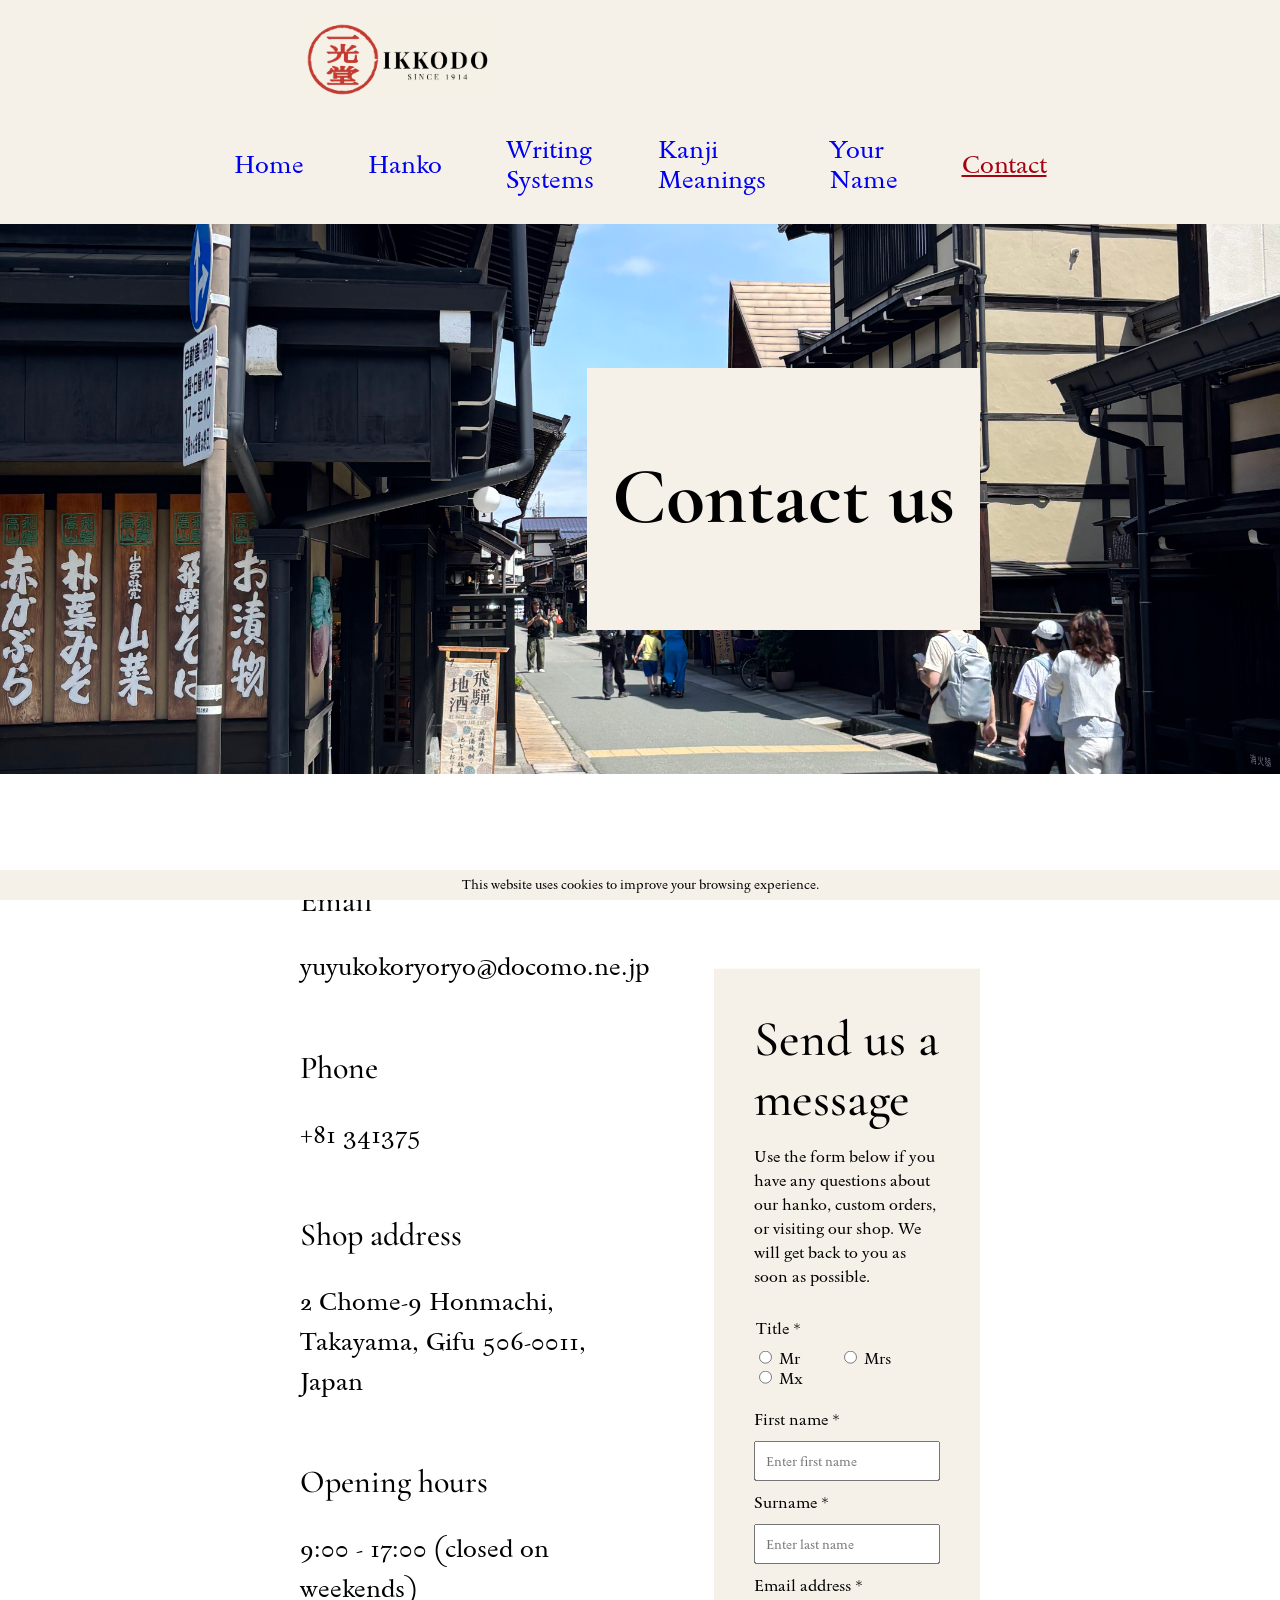
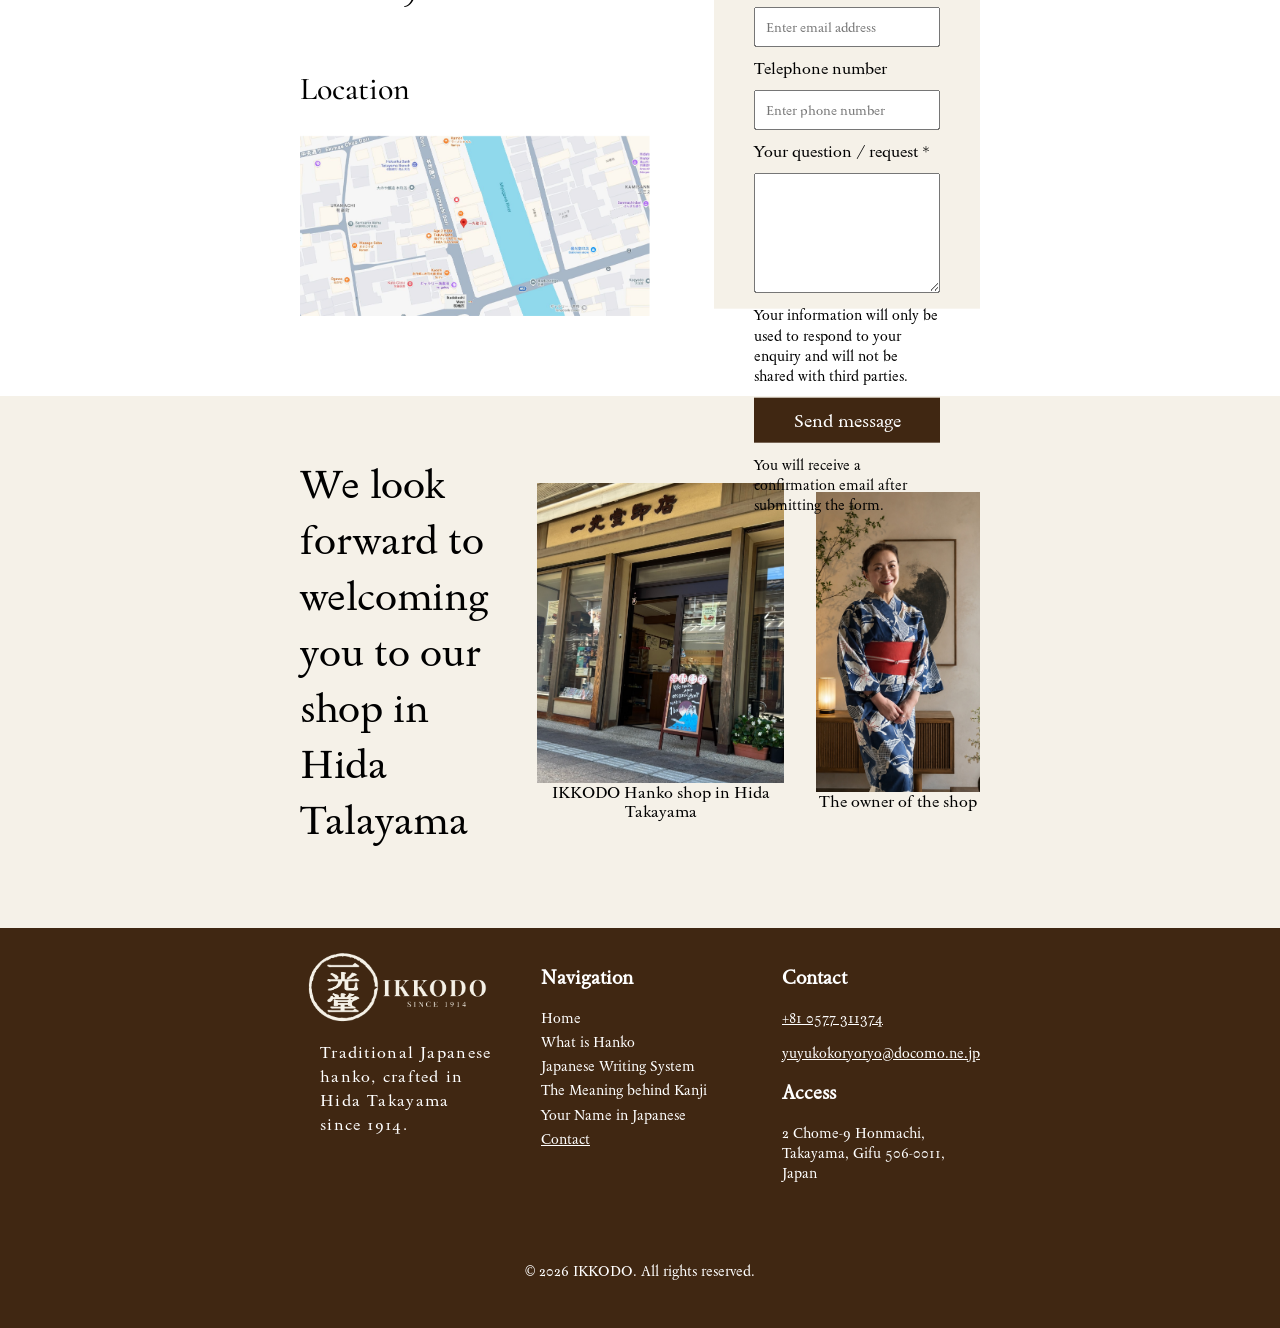
==== commit f0799e6d: "cookie added" ====
--- a/contact-page.html
+++ b/contact-page.html
@@ -2,278 +2,285 @@
 <html lang="en">
 
 <head>
-    <meta charset="UTF-8">
-    <meta name="viewport" content="width=device-width, initial-scale=1.0">
-    <meta name="author" content="Koshiro Morishita">
-    <meta name="description"
-        content="Contact IKKODO in Hida Takayama to ask about personalized Japanese hanko, custom orders, opening hours, or visiting our traditional Japanese seal shop.">
-    <meta name="keywords" content="hanko, Japanese seal, Takayama, personalized souvenir, Kanji">
-    <title>Contact</title>
-    <link rel="stylesheet" type="text/css" href="css/style.css">
-    <link rel="icon" type="image/png" href="img/Ikkodo-favicon.png">
+	<meta charset="UTF-8">
+	<meta name="viewport" content="width=device-width, initial-scale=1.0">
+	<meta name="author" content="Koshiro Morishita">
+	<meta name="description"
+		content="Contact IKKODO in Hida Takayama to ask about personalized Japanese hanko, custom orders, opening hours, or visiting our traditional Japanese seal shop.">
+	<meta name="keywords" content="hanko, Japanese seal, Takayama, personalized souvenir, Kanji">
+	<title>Contact</title>
+	<link rel="stylesheet" type="text/css" href="css/style.css">
+	<link rel="icon" type="image/png" href="img/Ikkodo-favicon.png">
 </head>
 
 <body>
 
 
-    <header class="site-header">
-
-        <a class="site-logo" href="index.html">
-
-            <img class="site-logo" src="img/Ikkodo-Logo.png" alt="IKKODO logo" title="IKKODO">
-        </a>
-
-        <nav class="desktop-navigation">
-
-            <a href="index.html">Home</a>
-            <a href="detail-page1.html">Hanko</a>
-            <a href="detail-page2.html">Writing Systems</a>
-            <a href="detail-page3.html">Kanji Meanings</a>
-            <a href="detail-page4.html">Your Name</a>
-            <a href="contact-page.html" class="current-page">Contact</a>
-
-        </nav>
-
-        <nav class="mobile-navigation">
-
-            <a href="index.html">Home</a>
-
-            <details class="mobile-menu">
-
-                <summary>Learn <span class="menu-arrow">▼</span></summary>
-
-                <ul class="mobile-menu-list">
-
-                    <li>
-                        <a href="detail-page1.html">What is Hanko</a>
-                    </li>
-
-                    <li>
-                        <a href="detail-page2.html">Japanese Writing System</a>
-                    </li>
-
-                    <li>
-                        <a href="detail-page3.html">The Meaning behind Kanji</a>
-                    </li>
-
-                    <li>
-                        <a href="detail-page4.html">Your Name in Japanese</a>
-                    </li>
-
-                </ul>
-
-            </details>
-
-            <a href="contact-page.html" class="current-page">Contact</a>
-
-        </nav>
-
-    </header>
-
-
-
-
-
-    <main>
-        <main>
-
-            <section class="contact-hero">
-
-                <img src="img/huruimachinami.jpeg" alt="Traditional street in Hida Takayama with many pedestrians"
-                    title="Hurui Machinami">
-
-                <section class="contact-hero-title">
-                    <h1>Contact us</h1>
-                </section>
-
-            </section>
-
-
-            <section class="contact-section">
-
-                <section class="contact-info">
-                    <section class="email-section">
-                        <h2>Email</h2>
-                        <p>yuyukokoryoryo@docomo.ne.jp</p>
-                    </section>
-
-                    <section class="phone-section">
-                        <h2>Phone</h2>
-                        <p>+81 341375</p>
-                    </section>
-
-                    <section class="address-section">
-                        <h2>Shop address</h2>
-                        <p>
-                            2 Chome-9 Honmachi, Takayama,
-                            Gifu 506-0011, Japan
-                        </p>
-                    </section>
-
-                    <section class="opening-hours-section">
-                        <h2>Opening hours</h2>
-                        <p>9:00 - 17:00 (closed on weekends)</p>
-                    </section>
-
-
-                    <h2>Location</h2>
-
-                    <figure class="map-figure">
-                        <img src="img/map.jpg" alt="Map showing the location of IKKODO in Takayama"
-                            title="IKKODO Location">
-                    </figure>
-
-                </section>
-
-
-                <section class="contact-form-section">
-                    <h2>Send us a message</h2>
-
-                    <p>
-                        Use the form below if you have any questions about our hanko,
-                        custom orders, or visiting our shop. We will get back to you as soon as possible.
-                    </p>
-
-                    <form>
-
-                        <fieldset>
-                            <legend>Title *</legend>
-
-                            <label>
-                                <input type="radio" name="title" value="mr">
-                                Mr
-                            </label>
-
-                            <label>
-                                <input type="radio" name="title" value="mrs">
-                                Mrs
-                            </label>
-
-                            <label>
-                                <input type="radio" name="title" value="mx">
-                                Mx
-                            </label>
-                        </fieldset>
-
-                        <label for="first-name">First name *</label>
-                        <input type="text" id="first-name" name="first-name" placeholder="Enter first name" required>
-
-                        <label for="surname">Surname *</label>
-                        <input type="text" id="surname" name="surname" placeholder="Enter last name" required>
-
-                        <label for="email">Email address *</label>
-                        <input type="email" id="email" name="email" placeholder="Enter email address" required>
-
-                        <label for="phone">Telephone number</label>
-                        <input type="tel" id="phone" name="phone" placeholder="Enter phone number">
-
-
-                        <label for="message">Your question / request *</label>
-                        <textarea id="message" name="message" placeholder="Write your message here ..." required>
-                        </textarea>
-
-
-                        <p class="privacy-text">
-                            Your information will only be used to respond to your enquiry
-                            and will not be shared with third parties.
-                        </p>
-
-
-                        <input type="submit" value="Send message">
-
-                        <p class="confirmation-text">
-                            You will receive a confirmation email after submitting the form.
-                        </p>
-
-                    </form>
-                </section>
-
-            </section>
-
-
-
-            <section class="welcome-section">
-
-                <section class="welcome-text" <h2>We look forward to welcoming you to our shop in Hida Talayama</h2>
-                </section>
-
-                <figure class="shop">
-                    <img src="img/shop.jpg" alt="The outer view of IKKODO Hanko shop in Hida Takayama"
-                        title="IKKODO Hanko Shop">
-
-                    <figcaption class="image-caption">
-                        IKKODO Hanko shop in Hida Takayama
-                    </figcaption>
-                </figure>
-
-                <figure class="owner">
-                    <img src="img/shop-owner.jpg" alt="An elderly Japanese woman in Kimono standing"
-                        title="The owner of the shop">
-
-                    <figcaption class="image-caption">
-                        The owner of the shop
-                    </figcaption>
-                </figure>
-
-            </section>
-
-
-        </main>
-
-
-        <footer class="site-footer">
-
-            <section class="footer-brand">
-                <a class="site-logo" href="index.html">
-
-                    <img class="site-logo" src="img/footer-logo.png" alt="IKKODO logo" title="IKKODO">
-                </a>
-                <p>Traditional Japanese hanko, crafted in Hida Takayama since 1914.</p>
-            </section>
-
-            <section class="footer-navigation">
-                <section class="footer-navigation">
-
-                    <h3>Navigation</h3>
-
-                    <nav>
-                        <ul>
-                            <li><a href="index.html">Home</a></li>
-                            <li><a href="detail-page1.html">What is Hanko</a></li>
-                            <li><a href="detail-page2.html">Japanese Writing System</a></li>
-                            <li><a href="detail-page3.html">The Meaning behind Kanji</a></li>
-                            <li><a href="detail-page4.html">Your Name in Japanese</a></li>
-                            <li class="current-page"><a href="contact-page.html">Contact</a></li>
-                        </ul>
-                    </nav>
-
-                </section>
-            </section>
-
-            <section class="footer-contact">
-
-                <h3>Contact</h3>
-
-                <p>
-                    <a href="tel:+81577320605">+81 0577 311374</a>
-                </p>
-
-                <p>
-                    <a href="mailto:info@example.com">yuyukokoryoryo@docomo.ne.jp</a>
-                </p>
-
-                <h3>Access</h3>
-
-                <p>
-                    2 Chome-9 Honmachi, Takayama, Gifu 506-0011, Japan
-                </p>
-
-            </section>
-
-            <p class="copyright">
-                &copy; 2026 IKKODO. All rights reserved.
-            </p>
-
-        </footer>
+	<header class="site-header">
+
+		<a class="site-logo" href="index.html">
+
+			<img class="site-logo" src="img/Ikkodo-Logo.png" alt="IKKODO logo" title="IKKODO">
+		</a>
+
+		<nav class="desktop-navigation">
+
+			<a href="index.html">Home</a>
+			<a href="detail-page1.html">Hanko</a>
+			<a href="detail-page2.html">Writing Systems</a>
+			<a href="detail-page3.html">Kanji Meanings</a>
+			<a href="detail-page4.html">Your Name</a>
+			<a href="contact-page.html" class="current-page">Contact</a>
+
+		</nav>
+
+		<nav class="mobile-navigation">
+
+			<a href="index.html">Home</a>
+
+			<details class="mobile-menu">
+
+				<summary>Learn <span class="menu-arrow">▼</span></summary>
+
+				<ul class="mobile-menu-list">
+
+					<li>
+						<a href="detail-page1.html">What is Hanko</a>
+					</li>
+
+					<li>
+						<a href="detail-page2.html">Japanese Writing System</a>
+					</li>
+
+					<li>
+						<a href="detail-page3.html">The Meaning behind Kanji</a>
+					</li>
+
+					<li>
+						<a href="detail-page4.html">Your Name in Japanese</a>
+					</li>
+
+				</ul>
+
+			</details>
+
+			<a href="contact-page.html" class="current-page">Contact</a>
+
+		</nav>
+
+	</header>
+
+
+
+
+
+	<main>
+		<main>
+
+			<section class="contact-hero">
+
+				<img src="img/huruimachinami.jpeg" alt="Traditional street in Hida Takayama with many pedestrians"
+					title="Hurui Machinami">
+
+				<section class="contact-hero-title">
+					<h1>Contact us</h1>
+				</section>
+
+			</section>
+
+
+			<section class="contact-section">
+
+				<section class="contact-info">
+					<section class="email-section">
+						<h2>Email</h2>
+						<p>yuyukokoryoryo@docomo.ne.jp</p>
+					</section>
+
+					<section class="phone-section">
+						<h2>Phone</h2>
+						<p>+81 341375</p>
+					</section>
+
+					<section class="address-section">
+						<h2>Shop address</h2>
+						<p>
+							2 Chome-9 Honmachi, Takayama,
+							Gifu 506-0011, Japan
+						</p>
+					</section>
+
+					<section class="opening-hours-section">
+						<h2>Opening hours</h2>
+						<p>9:00 - 17:00 (closed on weekends)</p>
+					</section>
+
+
+					<h2>Location</h2>
+
+					<figure class="map-figure">
+						<img src="img/map.jpg" alt="Map showing the location of IKKODO in Takayama"
+							title="IKKODO Location">
+					</figure>
+
+				</section>
+
+
+				<section class="contact-form-section">
+					<h2>Send us a message</h2>
+
+					<p>
+						Use the form below if you have any questions about our hanko,
+						custom orders, or visiting our shop. We will get back to you as soon as possible.
+					</p>
+
+					<form>
+
+						<fieldset>
+							<legend>Title *</legend>
+
+							<label>
+								<input type="radio" name="title" value="mr">
+								Mr
+							</label>
+
+							<label>
+								<input type="radio" name="title" value="mrs">
+								Mrs
+							</label>
+
+							<label>
+								<input type="radio" name="title" value="mx">
+								Mx
+							</label>
+						</fieldset>
+
+						<label for="first-name">First name *</label>
+						<input type="text" id="first-name" name="first-name" placeholder="Enter first name" required>
+
+						<label for="surname">Surname *</label>
+						<input type="text" id="surname" name="surname" placeholder="Enter last name" required>
+
+						<label for="email">Email address *</label>
+						<input type="email" id="email" name="email" placeholder="Enter email address" required>
+
+						<label for="phone">Telephone number</label>
+						<input type="tel" id="phone" name="phone" placeholder="Enter phone number">
+
+
+						<label for="message">Your question / request *</label>
+						<textarea id="message" name="message" placeholder="Write your message here ..." required>
+						</textarea>
+
+
+						<p class="privacy-text">
+							Your information will only be used to respond to your enquiry
+							and will not be shared with third parties.
+						</p>
+
+
+						<input type="submit" value="Send message">
+
+						<p class="confirmation-text">
+							You will receive a confirmation email after submitting the form.
+						</p>
+
+					</form>
+				</section>
+
+			</section>
+
+
+
+			<section class="welcome-section">
+
+				<section class="welcome-text" <h2>We look forward to welcoming you to our shop in Hida Talayama</h2>
+				</section>
+
+				<figure class="shop">
+					<img src="img/shop.jpg" alt="The outer view of IKKODO Hanko shop in Hida Takayama"
+						title="IKKODO Hanko Shop">
+
+					<figcaption class="image-caption">
+						IKKODO Hanko shop in Hida Takayama
+					</figcaption>
+				</figure>
+
+				<figure class="owner">
+					<img src="img/shop-owner.jpg" alt="An elderly Japanese woman in Kimono standing"
+						title="The owner of the shop">
+
+					<figcaption class="image-caption">
+						The owner of the shop
+					</figcaption>
+				</figure>
+
+			</section>
+
+
+		</main>
+
+
+		<footer class="site-footer">
+
+			<section class="footer-brand">
+				<a class="site-logo" href="index.html">
+
+					<img class="site-logo" src="img/footer-logo.png" alt="IKKODO logo" title="IKKODO">
+				</a>
+				<p>Traditional Japanese hanko, crafted in Hida Takayama since 1914.</p>
+			</section>
+
+			<section class="footer-navigation">
+				<section class="footer-navigation">
+
+					<h3>Navigation</h3>
+
+					<nav>
+						<ul>
+							<li><a href="index.html">Home</a></li>
+							<li><a href="detail-page1.html">What is Hanko</a></li>
+							<li><a href="detail-page2.html">Japanese Writing System</a></li>
+							<li><a href="detail-page3.html">The Meaning behind Kanji</a></li>
+							<li><a href="detail-page4.html">Your Name in Japanese</a></li>
+							<li class="current-page"><a href="contact-page.html">Contact</a></li>
+						</ul>
+					</nav>
+
+				</section>
+			</section>
+
+			<section class="footer-contact">
+
+				<h3>Contact</h3>
+
+				<p>
+					<a href="tel:+81577320605">+81 0577 311374</a>
+				</p>
+
+				<p>
+					<a href="mailto:info@example.com">yuyukokoryoryo@docomo.ne.jp</a>
+				</p>
+
+				<h3>Access</h3>
+
+				<p>
+					2 Chome-9 Honmachi, Takayama, Gifu 506-0011, Japan
+				</p>
+
+			</section>
+
+			<p class="copyright">
+				&copy; 2026 IKKODO. All rights reserved.
+			</p>
+
+		</footer>
+
+		<aside class="cookie-message">
+		<p>
+			This website uses cookies to improve
+			your browsing experience.
+		</p>
+	</aside>
 </body>
 </html>
--- a/css/style.css
+++ b/css/style.css
@@ -5,19 +5,19 @@
 
 .site-header,
 .site-footer {
-    padding-top: 20px;
-    padding-left: 300px;
-    padding-right: 300px;
-    padding-bottom: 30px;
-    box-sizing: border-box;
+	padding-top: 20px;
+	padding-left: 300px;
+	padding-right: 300px;
+	padding-bottom: 30px;
+	box-sizing: border-box;
 }
 
 main>section {
-    padding-top: 80px;
-    padding-left: 300px;
-    padding-right: 300px;
-    padding-bottom: 80px;
-    box-sizing: border-box;
+	padding-top: 80px;
+	padding-left: 300px;
+	padding-right: 300px;
+	padding-bottom: 80px;
+	box-sizing: border-box;
 }
 
 .hero-title,
@@ -26,73 +26,89 @@
 .detail3-hero-title,
 .detail4-hero-title,
 .contact-hero-title {
-    background-color: white;
-    max-width: 600px;
-    padding-top: 0px;
-    padding-left: 25px;
-    padding-right: 25px;
-    padding-bottom: 5px;
-    text-align: center;
+	background-color: white;
+	max-width: 600px;
+	padding-top: 0px;
+	padding-left: 25px;
+	padding-right: 25px;
+	padding-bottom: 5px;
+	text-align: center;
 }
 
 
 .CTA-section {
-    background-color: #F5F1E8;
-    display: flex;
-    justify-content: center;
-    padding-top: 90px;
-    padding-bottom: 90px;
+	background-color: #F5F1E8;
+	display: flex;
+	justify-content: center;
+	padding-top: 90px;
+	padding-bottom: 90px;
 
 }
 
 .CTA-button {
-    display: inline-block;
-    padding: 12px 32px;
-    border: 1px solid #A60311;
-    border-radius: 12px;
-    background-color: #A60311;
-    color: white;
-    text-decoration: none;
-    font-size: 30px;
+	display: inline-block;
+	padding: 12px 32px;
+	border-width: 1px;
+	border-style: solid;
+	border-color: #A60311;
+	border-radius: 12px;
+	background-color: #A60311;
+	color: white;
+	text-decoration: none;
+	font-size: 30px;
 }
 
 .CTA-button:hover {
-    background-color: #7F020D;
-    border-color: #7F020D;
+	background-color: #7F020D;
+	border-color: #7F020D;
+}
+
+.cookie-message {
+	position: fixed;
+	bottom: 0;
+	left: 0;
+	width: 100%;
+	background-color: #F5F1E8;
+	z-index: 9999;
+	text-align: center;
+    padding: 5px;
+    box-sizing: border-box;
+}
+
+.cookie-message p {
+    font-size: 0.8rem;
+    margin: 0;
 }
 
 
 /* -------------- common fonts throughout the site ------------------*/
 
-
-
-
 h1 {
-    font-family: "Cormorant Garamond", serif;
-    font-size: 80px;
-    font-weight: 700;
+	font-family: "Cormorant Garamond", serif;
+	font-size: 80px;
+	font-weight: 700;
 }
 
 h2 {
-    font-family: "Cormorant Garamond", serif;
-    font-size: 50px;
-    font-weight: 500;
+	font-family: "Cormorant Garamond", serif;
+	font-size: 50px;
+	font-weight: 500;
 }
 
 body {
-    font-family: "Sedan", serif;
-    margin: 0;
+	font-family: "Sedan", serif;
+	margin: 0;
 }
 
 p {
-    font-size: 25px;
-    line-height: 1.6;
+	font-size: 25px;
+	line-height: 1.6;
 }
 
 img {
-    display: block;
-    max-width: 100%;
-    height: auto;
+	display: block;
+	max-width: 100%;
+	height: auto;
 }
 
 
@@ -100,131 +116,131 @@
 /*------------- Header section -------------*/
 
 .site-header {
-    margin: 0 auto;
-    background-color: #F5F1E8;
-    width: 100%;
-    z-index: 10;
+	margin: 0 auto;
+	background-color: #F5F1E8;
+	width: 100%;
+	z-index: 10;
 
 }
 
 .site-logo {
-    width: 200px;
-    max-width: 100%;
-    height: auto;
+	width: 200px;
+	max-width: 100%;
+	height: auto;
 }
 
 .desktop-navigation {
-    display: flex;
-    justify-content: center;
-    align-items: center;
-    gap: 4rem;
-    width: 100%;
-    margin-top: 2rem;
+	display: flex;
+	justify-content: center;
+	align-items: center;
+	gap: 4rem;
+	width: 100%;
+	margin-top: 2rem;
 }
 
 .mobile-navigation {
-    display: none;
+	display: none;
 }
 
 .desktop-navigation>a {
-    font-size: 25px;
-    text-decoration: none;
+	font-size: 25px;
+	text-decoration: none;
 }
 
 .desktop-navigation>a.current-page {
-    color: #A60311;
-    text-decoration: underline;
+	color: #A60311;
+	text-decoration: underline;
 }
 
 .desktop-navigation>a:hover {
-    text-decoration: underline;
-    color: #A60311;
+	text-decoration: underline;
+	color: #A60311;
 }
 
 .desktop-navigation>a:active {
-    color: #7F020D;
+	color: #7F020D;
 }
 
 
 
 @media (max-width: 768px) {
 
-    .desktop-navigation {
-        display: none;
-    }
-
-    .site-header {
-        display: flex;
-        flex-direction: column;
-        align-items: center;
-        padding: 12px 0 0;
-    }
-
-    .site-header>.site-logo {
-        align-self: flex-start;
-        margin-left: 20px;
-    }
-
-    .mobile-navigation {
-        display: flex;
-        justify-content: center;
-        align-items: center;
-        gap: 12px;
-
-        width: 100%;
-        margin-top: 10px;
-        padding-bottom: 15px;
-
-        position: relative;
-    }
-
-    .mobile-navigation>a {
-        color: black;
-        text-decoration: none;
-        font-size: 1rem;
-    }
-
-    .mobile-navigation>a.current-page {
-        color: #A60311;
-        text-decoration: underline;
-    }
-
-    .mobile-menu summary {
-        cursor: pointer;
-        list-style: none;
-        font-size: 1rem;
-    }
-
-    .menu-arrow {
-        font-size: 0.7em;
-    }
-
-    .mobile-menu-list {
-        position: absolute;
-        left: 0;
-        top: 100%;
-        width: 100%;
-        box-sizing: border-box;
-        list-style: none;
-        margin: 0;
-        padding: 40px 20px;
-        background-color: #402712;
-        text-align: center;
-        z-index: 101;
-    }
-
-    .mobile-menu-list li {
-        margin-bottom: 25px;
-    }
-
-    .mobile-menu-list a {
-        color: white;
-        text-decoration: none;
-    }
-
-    .mobile-navigation .current-page {
-        text-decoration: underline;
-    }
+	.desktop-navigation {
+		display: none;
+	}
+
+	.site-header {
+		display: flex;
+		flex-direction: column;
+		align-items: center;
+		padding: 12px 0 0;
+	}
+
+	.site-header>.site-logo {
+		align-self: flex-start;
+		margin-left: 20px;
+	}
+
+	.mobile-navigation {
+		display: flex;
+		justify-content: center;
+		align-items: center;
+		gap: 12px;
+
+		width: 100%;
+		margin-top: 10px;
+		padding-bottom: 15px;
+
+		position: relative;
+	}
+
+	.mobile-navigation>a {
+		color: black;
+		text-decoration: none;
+		font-size: 1rem;
+	}
+
+	.mobile-navigation>a.current-page {
+		color: #A60311;
+		text-decoration: underline;
+	}
+
+	.mobile-menu summary {
+		cursor: pointer;
+		list-style: none;
+		font-size: 1rem;
+	}
+
+	.menu-arrow {
+		font-size: 0.7em;
+	}
+
+	.mobile-menu-list {
+		position: absolute;
+		left: 0;
+		top: 100%;
+		width: 100%;
+		box-sizing: border-box;
+		list-style: none;
+		margin: 0;
+		padding: 40px 20px;
+		background-color: #402712;
+		text-align: center;
+		z-index: 101;
+	}
+
+	.mobile-menu-list li {
+		margin-bottom: 25px;
+	}
+
+	.mobile-menu-list a {
+		color: white;
+		text-decoration: none;
+	}
+
+	.mobile-navigation .current-page {
+		text-decoration: underline;
+	}
 
 
 
@@ -235,126 +251,126 @@
 
 
 .site-footer {
-    display: grid;
-    grid-template-columns: repeat(3, 1fr);
-    gap: 3rem;
-    background-color: #402712;
-    color: white;
+	display: grid;
+	grid-template-columns: repeat(3, 1fr);
+	gap: 3rem;
+	background-color: #402712;
+	color: white;
 }
 
 
 
 .footer-brand img {
-    width: 200px;
-    height: auto;
+	width: 200px;
+	height: auto;
 }
 
 .footer-brand p {
-    max-width: 260px;
-    font-size: medium;
-    margin-left: 20px;
-    font-size: 1rem;
-    font-weight: 400;
-    line-height: 1.5;
-    letter-spacing: 0.08em;
-    word-spacing: 0.05em;
+	max-width: 260px;
+	font-size: medium;
+	margin-left: 20px;
+	font-size: 1rem;
+	font-weight: 400;
+	line-height: 1.5;
+	letter-spacing: 0.08em;
+	word-spacing: 0.05em;
 }
 
 .footer-navigation,
 .footer-contact {
-    font-size: 1rem;
+	font-size: 1rem;
 }
 
 .footer-navigation a,
 .footer-contact a,
 .footer-contact p {
-    font-size: 0.9rem;
-    line-height: 1.4;
+	font-size: 0.9rem;
+	line-height: 1.4;
 }
 
 .footer-navigation ul {
-    list-style: none;
-    padding: 0;
+	list-style: none;
+	padding: 0;
 }
 
 .footer-navigation li {
-    margin-bottom: 4px;
+	margin-bottom: 4px;
 }
 
 .footer-navigation a {
-    color: white;
-    text-decoration: none;
+	color: white;
+	text-decoration: none;
 }
 
 .footer-navigation a:hover {
-    text-decoration: underline;
+	text-decoration: underline;
 }
 
 .footer-navigation .current-page {
-    text-decoration: underline;
+	text-decoration: underline;
 }
 
 .footer-contact a {
-    color: white;
-    text-decoration: underline;
+	color: white;
+	text-decoration: underline;
 }
 
 .copyright {
-    grid-column: 1 / 4;
-    text-align: center;
-    font-size: 0.9rem;
+	grid-column: 1 / 4;
+	text-align: center;
+	font-size: 0.9rem;
 
 }
 
 
 @media (max-width: 768px) {
 
-    main>section {
-        padding-left: 20px;
-        padding-right: 20px;
-    }
-
-    h1 {
-        font-size: 3rem;
-    }
-
-    h2 {
-        font-size: 2rem;
-    }
-
-    p {
-        font-size: 1rem;
-    }
-
-    .site-footer {
-        padding-left: 20px;
-        padding-right: 20px;
-        grid-template-columns: 1fr;
-    }
-
-    .copyright {
-        grid-column: 1;
-    }
-
-
-
-
-    .desktop-navigation {
-        display: none;
-    }
-
-    .mobile-navigation {
-        display: flex;
-        align-items: center;
-        gap: 10px;
-    }
-
-    .site-header {
-        display: flex;
-        justify-content: space-between;
-        align-items: center;
-        padding: 12px 20px;
-    }
+	main>section {
+		padding-left: 20px;
+		padding-right: 20px;
+	}
+
+	h1 {
+		font-size: 3rem;
+	}
+
+	h2 {
+		font-size: 2rem;
+	}
+
+	p {
+		font-size: 1rem;
+	}
+
+	.site-footer {
+		padding-left: 20px;
+		padding-right: 20px;
+		grid-template-columns: 1fr;
+	}
+
+	.copyright {
+		grid-column: 1;
+	}
+
+
+
+
+	.desktop-navigation {
+		display: none;
+	}
+
+	.mobile-navigation {
+		display: flex;
+		align-items: center;
+		gap: 10px;
+	}
+
+	.site-header {
+		display: flex;
+		justify-content: space-between;
+		align-items: center;
+		padding: 12px 20px;
+	}
 
 }
 
@@ -363,42 +379,42 @@
 /* --------------- HP Hero Section -----------------------*/
 
 .hero {
-    display: grid;
-    grid-template-columns: 1fr 1fr;
-    align-items: center;
-    gap: 4rem;
-    padding: 58px 24px 64px;
+	display: grid;
+	grid-template-columns: 1fr 1fr;
+	align-items: center;
+	gap: 4rem;
+	padding: 58px 24px 64px;
 }
 
 .hero-title {
-    justify-self: center;
-    width: 100%;
-    max-width: 450px;
-    padding-left: 300px;
-    transform: translateY(-30px);
+	justify-self: center;
+	width: 100%;
+	max-width: 450px;
+	padding-left: 300px;
+	transform: translateY(-30px);
 
 }
 
 .your-hanko {
-    display: block;
+	display: block;
 }
 
 .hero-subtitle {
-    font-size: 25px;
-    line-height: 1.6;
+	font-size: 25px;
+	line-height: 1.6;
 
 }
 
 .hero-figure {
-    justify-self: start;
-    width: 100%;
-    max-width: 500px;
+	justify-self: start;
+	width: 100%;
+	max-width: 500px;
 }
 
 .hero-figure img {
-    width: 100%;
-    aspect-ratio: 1.25 / 1;
-    object-fit: cover
+	width: 100%;
+	aspect-ratio: 1.25 / 1;
+	object-fit: cover
 }
 
 
@@ -407,96 +423,96 @@
 /*  ---------------HP First Section-----------------*/
 
 .first-section {
-    display: grid;
-    grid-template-columns: 1fr 1fr;
-    align-items: center;
-    gap: 4rem;
-    padding: 58px 24px 64px;
-    background-color: #F5F1E8;
+	display: grid;
+	grid-template-columns: 1fr 1fr;
+	align-items: center;
+	gap: 4rem;
+	padding: 58px 24px 64px;
+	background-color: #F5F1E8;
 }
 
 .first-section-title {
-    justify-self: start;
-    width: 100%;
-    max-width: 500px;
+	justify-self: start;
+	width: 100%;
+	max-width: 500px;
 }
 
 .first-section-figure {
-    justify-self: end;
-    width: 100%;
-    max-width: 400px;
+	justify-self: end;
+	width: 100%;
+	max-width: 400px;
 
 }
 
 .first-section-figure img {
-    width: 100%;
-    height: auto;
+	width: 100%;
+	height: auto;
 }
 
 
 /*  ------------HP second Section----------------*/
 
 .second-section {
-    display: grid;
-    grid-template-columns: 1fr 1fr;
-    align-items: center;
-    gap: 4rem;
-    padding: 58px 24px 64px;
-    background-color: #402712;
+	display: grid;
+	grid-template-columns: 1fr 1fr;
+	align-items: center;
+	gap: 4rem;
+	padding: 58px 24px 64px;
+	background-color: #402712;
 
 }
 
 .second-section-title {
-    justify-self: start;
-    width: 100%;
-    max-width: 500px;
-    color: white;
+	justify-self: start;
+	width: 100%;
+	max-width: 500px;
+	color: white;
 
 }
 
 .second-section-figure {
-    justify-self: end;
-    width: 100%;
-    max-width: 400px;
-    color: white;
+	justify-self: end;
+	width: 100%;
+	max-width: 400px;
+	color: white;
 }
 
 .second-section-figure img {
-    width: 100%;
-    height: auto;
+	width: 100%;
+	height: auto;
 }
 
 
 /* -----------------HP third Section----------------*/
 
 .third-section {
-    display: grid;
-    grid-template-columns: 1fr 1fr;
-    align-items: center;
-    gap: 4rem;
-    padding: 58px 24px 64px;
-    background-color: #F5F1E8;
+	display: grid;
+	grid-template-columns: 1fr 1fr;
+	align-items: center;
+	gap: 4rem;
+	padding: 58px 24px 64px;
+	background-color: #F5F1E8;
 
 }
 
 .third-section-title {
-    justify-self: start;
-    width: 100%;
-    max-width: 500px;
-    color: black;
+	justify-self: start;
+	width: 100%;
+	max-width: 500px;
+	color: black;
 
 }
 
 .third-section-figure {
-    justify-self: end;
-    width: 100%;
-    max-width: 400px;
-    color: black;
+	justify-self: end;
+	width: 100%;
+	max-width: 400px;
+	color: black;
 }
 
 .third-section-figure img {
-    width: 100%;
-    height: auto;
+	width: 100%;
+	height: auto;
 }
 
 
@@ -504,34 +520,34 @@
 
 
 .discover-section {
-    padding: 20px 300px 70px;
-    text-align: center;
+	padding: 20px 300px 70px;
+	text-align: center;
 }
 
 .discover-cards {
-    display: grid;
-    grid-template-columns: repeat(4, 1fr);
-    gap: 2rem;
+	display: grid;
+	grid-template-columns: repeat(4, 1fr);
+	gap: 2rem;
 }
 
 .discover-card {
-    text-align: center;
+	text-align: center;
 }
 
 .discover-card>a {
-    text-decoration: none;
-    color: black;
+	text-decoration: none;
+	color: black;
 }
 
 .discover-card h3 {
-    text-decoration: underline;
+	text-decoration: underline;
 }
 
 .discover-card img {
-    width: 150px;
-    height: 150px;
-    object-fit: cover;
-    border-radius: 50%;
+	width: 150px;
+	height: 150px;
+	object-fit: cover;
+	border-radius: 50%;
 }
 
 
@@ -541,84 +557,84 @@
 
 @media (max-width: 768px) {
 
-    /* ----------Homepage Mobile ------------- */
-
-    .hero,
-    .first-section,
-    .second-section,
-    .third-section {
-        grid-template-columns: 1fr;
-        gap: 2rem;
-        padding-left: 30px;
-        padding-right: 30px;
-        padding-top: 50px;
-        padding-bottom: 50px;
-    }
-
-
-    /* --------- Homepage Mobile Hero ------------ */
-
-    .hero {
-        padding-top: 20px;
-    }
-
-    .hero-title {
-        padding-left: 0;
-        transform: none;
-        max-width: 100%;
-        justify-self: center;
-    }
-
-    .hero-figure {
-        width: 100%;
-        max-width: 100%;
-        margin: 0;
-    }
-
-
-    /* ---------- Homepage Mobile Sections-------------*/
-
-    .first-section-title,
-    .second-section-title,
-    .third-section-title {
-        order: 1;
-        max-width: 100%;
-    }
-
-    .first-section-figure,
-    .second-section-figure,
-    .third-section-figure {
-        order: 2;
-        width: 100%;
-        max-width: 100%;
-        margin: 0;
-    }
-
-
-    /* ---------- Homepage Mobile Discover More------------ */
-
-    .discover-section {
-        padding: 50px 50px;
-    }
-
-    .discover-cards {
-        grid-template-columns: repeat(2, 1fr);
-        gap: 1rem 1rem;
-        max-width: 700px;
-    }
-
-    .discover-card figure {
-        margin: 0;
-    }
-
-    .discover-card img {
-        width: 100px;
-        height: 100px;
-        margin: 0 auto;
-        aspect-ratio: 1 / 1;
-        border-radius: 50%;
-        object-fit: cover;
-    }
+	/* ----------Homepage Mobile ------------- */
+
+	.hero,
+	.first-section,
+	.second-section,
+	.third-section {
+		grid-template-columns: 1fr;
+		gap: 2rem;
+		padding-left: 30px;
+		padding-right: 30px;
+		padding-top: 50px;
+		padding-bottom: 50px;
+	}
+
+
+	/* --------- Homepage Mobile Hero ------------ */
+
+	.hero {
+		padding-top: 20px;
+	}
+
+	.hero-title {
+		padding-left: 0;
+		transform: none;
+		max-width: 100%;
+		justify-self: center;
+	}
+
+	.hero-figure {
+		width: 100%;
+		max-width: 100%;
+		margin: 0;
+	}
+
+
+	/* ---------- Homepage Mobile Sections-------------*/
+
+	.first-section-title,
+	.second-section-title,
+	.third-section-title {
+		order: 1;
+		max-width: 100%;
+	}
+
+	.first-section-figure,
+	.second-section-figure,
+	.third-section-figure {
+		order: 2;
+		width: 100%;
+		max-width: 100%;
+		margin: 0;
+	}
+
+
+	/* ---------- Homepage Mobile Discover More------------ */
+
+	.discover-section {
+		padding: 50px 50px;
+	}
+
+	.discover-cards {
+		grid-template-columns: repeat(2, 1fr);
+		gap: 1rem 1rem;
+		max-width: 700px;
+	}
+
+	.discover-card figure {
+		margin: 0;
+	}
+
+	.discover-card img {
+		width: 100px;
+		height: 100px;
+		margin: 0 auto;
+		aspect-ratio: 1 / 1;
+		border-radius: 50%;
+		object-fit: cover;
+	}
 
 }
 
@@ -629,102 +645,111 @@
 
 
 .detail1-hero {
-    position: relative;
-    height: 550px;
-    padding: 0%;
-    overflow: hidden;
+	position: relative;
+	height: 550px;
+	padding: 0%;
+	overflow: hidden;
 }
 
 .detail1-hero img {
-    object-fit: cover;
-    width: 100%;
-    max-width: none;
-    height: 100%;
-    object-fit: cover;
-    transform: scale(1.3) translateX(8%);
+	object-fit: cover;
+	width: 100%;
+	max-width: none;
+	height: 100%;
+	object-fit: cover;
+	transform: scale(1.3) translateX(8%);
 }
 
 .detail1-hero-title {
-    position: absolute;
-    top: 50%;
-    left: 300px;
-    transform: translateY(-50%);
-    background-color: white;
-    max-width: 500px;
-    text-align: left;
-
-}
+	position: absolute;
+	top: 50%;
+	left: 300px;
+	transform: translateY(-50%);
+	background-color: white;
+	max-width: 500px;
+	text-align: left;
+}
+
+.detail1-hero-title p{
+	text-indent: 0.5em;
+}
+
 
 /*----------- DetailPage1 History -----------*/
 
 
 .history-section {
-    display: grid;
-    grid-template-columns: 1fr 1fr;
-    align-items: center;
-    gap: 4rem;
-    padding: 60px 80px;
-    background-color: #F5F1E8;
+	display: grid;
+	grid-template-columns: 1fr 1fr;
+	align-items: center;
+	gap: 4rem;
+	padding: 60px 80px;
+	background-color: #F5F1E8;
 }
 
 .history-section-title {
-    justify-self: end;
-    width: 100%;
-    max-width: 500px;
-}
+	justify-self: end;
+	width: 100%;
+	max-width: 500px;
+}
+
+.history-section-title p{
+	text-indent: 0.5em;
+}
+
 
 .history-section-figure {
-    justify-self: start;
-    width: 100%;
-    max-width: 400px;
+	justify-self: start;
+	width: 100%;
+	max-width: 400px;
 }
 
 .history-section-figure img {
-    width: 100%;
-    height: auto;
+	width: 100%;
+	height: auto;
 }
 
 /*----------- DetailPage1 Types and Usage -------------*/
 
 .types-section {
-    background-color: white;
+	background-color: white;
 }
 
 .types-section>p {
-    max-width: 600px;
+	max-width: 600px;
 }
 
 .types-content {
-    display: grid;
-    grid-template-columns: 1fr 1fr;
-    align-items: center;
-    gap: 4rem;
-    margin-top: 30px;
+	display: grid;
+	grid-template-columns: 1fr 1fr;
+	align-items: center;
+	gap: 4rem;
+	margin-top: 30px;
 }
 
 .types-content table {
-    width: 100%;
-    border-collapse: collapse;
-    font-size: 1.2rem;
+	width: 100%;
+	border-collapse: collapse;
+	font-size: 1.2rem;
 }
 
 .types-content th,
 .types-content td {
-    border: 1px solid #402712;
-    padding: 16px;
-    text-align: left;
+	border: 1px solid #402712;
+	padding: 16px;
+	text-align: left;
 }
 
 
 .types-figure {
-    width: 100%;
-    max-width: 500px;
-    margin: 0;
+	width: 100%;
+	max-width: 500px;
+	margin: 0;
 }
 
 .types-figure img {
-    width: 100%;
-    height: auto;
+	width: 100%;
+	height: auto;
 }
 
 
@@ -734,91 +759,91 @@
 
 @media (max-width: 768px) {
 
-    .detail1-hero {
-        display: flex;
-        flex-direction: column;
-        height: auto;
-        padding: 0;
-    }
-
-    .detail1-hero-title {
-        position: static;
-        order: 1;
-        transform: none;
-        max-width: none;
-        padding: 40px 25px;
-        box-sizing: border-box;
-    }
-
-    .detail1-hero-title h1 {
-        font-size: 2.5rem;
-        text-align: center;
-    }
-
-    .detail1-hero img {
-        order: 2;
-        width: 100%;
-        height: 250px;
-        object-fit: cover;
-        transform: none;
-    }
-
-    .history-section {
-        grid-template-columns: 1fr;
-        gap: 2rem;
-        padding: 50px 30px;
-    }
-
-    .history-section-title,
-    .history-section-figure {
-        width: 100%;
-        max-width: none;
-        margin: 0;
-    }
-
-    .history-section-figure img {
-        width: 100%;
-        height: auto;
-    }
-
-
-    .types-section {
-        padding: 50px 25px;
-    }
-
-    .types-content {
-        grid-template-columns: 1fr;
-        gap: 2rem;
-    }
-
-    .types-content table {
-        width: 100%;
-        font-size: 0.9rem;
-    }
-
-    .types-content th,
-    .types-content td {
-        padding: 8px;
-    }
-
-    .types-content td ul {
-        padding-left: 18px;
-    }
-
-    .types-figure {
-        margin: 0;
-        max-width: none;
-    }
-
-
-    .CTA-section {
-        padding: 50px 20px;
-    }
-
-    .CTA-button {
-        font-size: 1rem;
-        text-align: center;
-    }
+	.detail1-hero {
+		display: flex;
+		flex-direction: column;
+		height: auto;
+		padding: 0;
+	}
+
+	.detail1-hero-title {
+		position: static;
+		order: 1;
+		transform: none;
+		max-width: none;
+		padding: 40px 25px;
+		box-sizing: border-box;
+	}
+
+	.detail1-hero-title h1 {
+		font-size: 2.5rem;
+		text-align: center;
+	}
+
+	.detail1-hero img {
+		order: 2;
+		width: 100%;
+		height: 250px;
+		object-fit: cover;
+		transform: none;
+	}
+
+	.history-section {
+		grid-template-columns: 1fr;
+		gap: 2rem;
+		padding: 50px 30px;
+	}
+
+	.history-section-title,
+	.history-section-figure {
+		width: 100%;
+		max-width: none;
+		margin: 0;
+	}
+
+	.history-section-figure img {
+		width: 100%;
+		height: auto;
+	}
+
+
+	.types-section {
+		padding: 50px 25px;
+	}
+
+	.types-content {
+		grid-template-columns: 1fr;
+		gap: 2rem;
+	}
+
+	.types-content table {
+		width: 100%;
+		font-size: 0.9rem;
+	}
+
+	.types-content th,
+	.types-content td {
+		padding: 8px;
+	}
+
+	.types-content td ul {
+		padding-left: 18px;
+	}
+
+	.types-figure {
+		margin: 0;
+		max-width: none;
+	}
+
+
+	.CTA-section {
+		padding: 50px 20px;
+	}
+
+	.CTA-button {
+		font-size: 1rem;
+		text-align: center;
+	}
 }
 
 
@@ -831,26 +856,26 @@
 /*----------- DetailPage2 Hero ------------*/
 
 .detail2-hero {
-    position: relative;
-    height: 550px;
-    padding: 0%;
+	position: relative;
+	height: 550px;
+	padding: 0%;
 }
 
 .detail2-hero img {
-    width: 100%;
-    height: 100%;
-    object-fit: cover;
+	width: 100%;
+	height: 100%;
+	object-fit: cover;
 }
 
 .detail2-hero-title {
-    position: absolute;
-    top: 50%;
-    left: 50%;
-    transform: translate(-50%, -50%);
+	position: absolute;
+	top: 50%;
+	left: 50%;
+	transform: translate(-50%, -50%);
 }
 
 .detail2-hero-title h1 {
-    text-align: center;
+	text-align: center;
 }
 
 
@@ -859,95 +884,95 @@
 /*---------- DetailPage2 Cards ------------*/
 
 .writing-systems-section {
-    display: grid;
-    grid-template-columns: repeat(3, 1fr);
-    gap: 3rem;
+	display: grid;
+	grid-template-columns: repeat(3, 1fr);
+	gap: 3rem;
 }
 
 .writing-card {
-    background-color: #F5F1E8;
-    padding: 30px;
-    text-align: center;
+	background-color: #F5F1E8;
+	padding: 30px;
+	text-align: center;
 }
 
 .writing-card img {
-    width: 180px;
-    height: 120px;
-    object-fit: contain;
-    margin: 0 auto;
+	width: 180px;
+	height: 120px;
+	object-fit: contain;
+	margin: 0 auto;
 }
 
 /*-------------DetailPage2 Comparison ----------------*/
 
 .comparison-section {
-    padding-top: 40px;
-    padding-bottom: 60px;
+	padding-top: 40px;
+	padding-bottom: 60px;
 }
 
 .comparison-content {
-    display: grid;
-    grid-template-columns: 2fr 1fr;
-    gap: 4rem;
-    align-items: start;
-    margin-top: 30px;
+	display: grid;
+	grid-template-columns: 2fr 1fr;
+	gap: 4rem;
+	align-items: start;
+	margin-top: 30px;
 }
 
 
 .comparison-content table {
-    width: 100%;
-    border-collapse: collapse;
-    font-size: 1.2rem;
+	width: 100%;
+	border-collapse: collapse;
+	font-size: 1.2rem;
 }
 
 .comparison-content th,
 .comparison-content td {
-    border: none;
-    padding: 14px 8px;
-    text-align: left;
-    vertical-align: middle;
-    font-weight: 400;
+	border: none;
+	padding: 14px 8px;
+	text-align: left;
+	vertical-align: middle;
+	font-weight: 400;
 }
 
 
 td span {
-    display: block;
+	display: block;
 }
 
 
 .comparison-figure {
-    display: flex;
-    flex-direction: column;
-    gap: 10px;
-    margin: 0;
+	display: flex;
+	flex-direction: column;
+	gap: 10px;
+	margin: 0;
 }
 
 .comparison-figure img {
-    width: 100%;
-    height: 110px;
-    object-fit: cover;
+	width: 100%;
+	height: 110px;
+	object-fit: cover;
 }
 
 
 .hiragana-image {
-    object-position: center;
+	object-position: center;
 }
 
 .img2-cropped {
-    height: 110px;
-    overflow: hidden;
+	height: 110px;
+	overflow: hidden;
 }
 
 .katakana-image {
-    width: 100%;
-    height: 100%;
-    object-fit: cover;
-    object-position: center 66%;
-    transform: scale(1.0);
+	width: 100%;
+	height: 100%;
+	object-fit: cover;
+	object-position: center 66%;
+	transform: scale(1.0);
 }
 
 
 .kanji-image {
-    object-position: center;
+	object-position: center;
 }
 
 
@@ -956,88 +981,88 @@
 @media (max-width: 768px) {
 
 
-    .detail2-hero {
-        display: flex;
-        flex-direction: column-reverse;
-        height: auto;
-        padding: 0;
-    }
-
-    .detail2-hero-title {
-        position: static;
-        transform: none;
-        width: 100%;
-        max-width: none;
-        padding: 40px 30px;
-        box-sizing: border-box;
-        text-align: left;
-    }
-
-    .detail2-hero-title h1 {
-        font-size: 2.5rem;
-        text-align: left;
-    }
-
-    .detail2-hero img {
-        width: 100%;
-        height: 250px;
-        object-fit: cover;
-    }
-
-
-    .writing-systems-section {
-        grid-template-columns: 1fr;
-        gap: 1rem;
-        padding: 60px 25px;
-    }
-
-    .writing-card {
-        padding: 25px;
-    }
-
-    .writing-card img {
-        max-width: 100%;
-        margin: 0 auto;
-    }
-
-    .writing-card .CTA-button {
-        font-size: 1rem;
-        padding: 12px 20px;
-    }
-
-
-    .comparison-section {
-        padding-top: 0px;
-        padding-bottom: 30px;
-    }
-
-    .comparison-content {
-        grid-template-columns: 1fr;
-        gap: 2rem;
-    }
-
-    .comparison-content table {
-        width: 100%;
-        font-size: 0.85rem;
-        table-layout: fixed;
-    }
-
-    .comparison-content th,
-    .comparison-content td {
-        padding: 8px 5px;
-        overflow-wrap: break-word;
-    }
-
-    .comparison-figure {
-        width: 100%;
-        margin: 0;
-    }
-
-    .comparison-figure img {
-        width: 100%;
-        height: 110px;
-        object-fit: cover;
-    }
+	.detail2-hero {
+		display: flex;
+		flex-direction: column-reverse;
+		height: auto;
+		padding: 0;
+	}
+
+	.detail2-hero-title {
+		position: static;
+		transform: none;
+		width: 100%;
+		max-width: none;
+		padding: 40px 30px;
+		box-sizing: border-box;
+		text-align: left;
+	}
+
+	.detail2-hero-title h1 {
+		font-size: 2.5rem;
+		text-align: left;
+	}
+
+	.detail2-hero img {
+		width: 100%;
+		height: 250px;
+		object-fit: cover;
+	}
+
+
+	.writing-systems-section {
+		grid-template-columns: 1fr;
+		gap: 1rem;
+		padding: 60px 25px;
+	}
+
+	.writing-card {
+		padding: 25px;
+	}
+
+	.writing-card img {
+		max-width: 100%;
+		margin: 0 auto;
+	}
+
+	.writing-card .CTA-button {
+		font-size: 1rem;
+		padding: 12px 20px;
+	}
+
+
+	.comparison-section {
+		padding-top: 0px;
+		padding-bottom: 30px;
+	}
+
+	.comparison-content {
+		grid-template-columns: 1fr;
+		gap: 2rem;
+	}
+
+	.comparison-content table {
+		width: 100%;
+		font-size: 0.85rem;
+		table-layout: fixed;
+	}
+
+	.comparison-content th,
+	.comparison-content td {
+		padding: 8px 5px;
+		overflow-wrap: break-word;
+	}
+
+	.comparison-figure {
+		width: 100%;
+		margin: 0;
+	}
+
+	.comparison-figure img {
+		width: 100%;
+		height: 110px;
+		object-fit: cover;
+	}
 
 
 }
@@ -1051,102 +1076,102 @@
 /*------------ DetailPage3 Hero -------------*/
 
 .detail3-hero {
-    position: relative;
-    height: 550px;
-    padding: 0%;
+	position: relative;
+	height: 550px;
+	padding: 0%;
 }
 
 .detail3-hero img {
-    width: 100%;
-    height: 100%;
-    object-fit: cover;
+	width: 100%;
+	height: 100%;
+	object-fit: cover;
 }
 
 .detail3-hero-title {
-    position: absolute;
-    top: 50%;
-    left: 50%;
-    transform: translate(-50%, -50%);
+	position: absolute;
+	top: 50%;
+	left: 50%;
+	transform: translate(-50%, -50%);
 }
 
 
 /*----------- DetailPage3 Shanon-section -------------*/
 
 .shanon-section {
-    display: grid;
-    grid-template-columns: 1fr 1fr;
-    align-items: center;
-    gap: 4rem;
-    background-color: #F5F1E8;
+	display: grid;
+	grid-template-columns: 1fr 1fr;
+	align-items: center;
+	gap: 4rem;
+	background-color: #F5F1E8;
 }
 
 /*------------ DetailPage3 kanji-example-section -------------*/
 
 .kanji-examples-section {
-    padding-top: 20px;
+	padding-top: 20px;
 }
 
 .three-cards {
-    display: grid;
-    grid-template-columns: repeat(3, 1fr);
-    gap: 3rem;
+	display: grid;
+	grid-template-columns: repeat(3, 1fr);
+	gap: 3rem;
 }
 
 .example-card {
-    background-color: #F5F1E8;
-    padding: 30px;
+	background-color: #F5F1E8;
+	padding: 30px;
 }
 
 .kanji-character {
-    font-family: "Yuji Syuku", serif;
-    font-size: 100px;
-    text-align: center;
-    margin-top: 10px;
-    margin-bottom: 20px;
+	font-family: "Yuji Syuku", serif;
+	font-size: 100px;
+	text-align: center;
+	margin-top: 10px;
+	margin-bottom: 20px;
 }
 
 .example-card h3 {
-    font-size: 2rem;
-    text-align: center;
-    font-weight: 400;
-    margin-bottom: 50px;
+	font-size: 2rem;
+	text-align: center;
+	font-weight: 400;
+	margin-bottom: 50px;
 }
 
 /*------------- DetailPage3 same-meaning-section --------------*/
 
 
 .same-sound-section {
-    display: grid;
-    grid-template-columns: 0.9fr 1.1fr;
-    gap: 4rem;
-    align-items: center;
-    background-color: #F5F1E8;
-    padding-top: 20px;
+	display: grid;
+	grid-template-columns: 0.9fr 1.1fr;
+	gap: 4rem;
+	align-items: center;
+	background-color: #F5F1E8;
+	padding-top: 20px;
 
 }
 
 .name-example {
-    background-color: white;
-    padding: 50px;
+	background-color: white;
+	padding: 50px;
 }
 
 .name-example-content {
-    display: grid;
-    grid-template-columns: 0.9fr 2.1fr;
-    gap: 2rem;
-    align-items: center;
+	display: grid;
+	grid-template-columns: 0.9fr 2.1fr;
+	gap: 2rem;
+	align-items: center;
 }
 
 .name-example-content h3 {
-    font-size: 1.5em;
+	font-size: 1.5em;
 }
 
 .name-example-content ul {
-    font-size: 1.5em;
+	font-size: 1.5em;
 }
 
 .kai-hiragana {
-    font-family: "Yuji Syuku", serif;
+	font-family: "Yuji Syuku", serif;
 
 }
 
@@ -1154,11 +1179,11 @@
 
 
 .detail3-CTA-section {
-    background-color: white;
-    display: flex;
-    justify-content: center;
-    padding-top: 90px;
-    padding-bottom: 90px;
+	background-color: white;
+	display: flex;
+	justify-content: center;
+	padding-top: 90px;
+	padding-bottom: 90px;
 }
 
 
@@ -1168,112 +1193,112 @@
 @media (max-width: 768px) {
 
 
-    .detail3-hero {
-        display: flex;
-        flex-direction: column-reverse;
-        height: auto;
-        padding: 0;
-    }
-
-    .detail3-hero-title {
-        position: static;
-        transform: none;
-        width: 100%;
-        max-width: none;
-        padding: 40px 30px;
-        box-sizing: border-box;
-        text-align: left;
-    }
-
-    .detail3-hero-title h1 {
-        font-size: 2.5rem;
-        text-align: left;
-    }
-
-    .detail3-hero img {
-        width: 100%;
-        height: 220px;
-        object-fit: cover;
-    }
-
-
-    .shanon-section {
-        grid-template-columns: 1fr;
-        gap: 2rem;
-        padding: 50px 30px;
-    }
-
-    .shanon-figure {
-        width: 100%;
-        margin: 0;
-    }
-
-    .shanon-figure img {
-        width: 100%;
-        height: auto;
-    }
-
-
-    .kanji-examples-section {
-        padding: 50px 30px;
-    }
-
-    .three-cards {
-        grid-template-columns: 1fr;
-        gap: 1rem;
-        margin-top: 30px;
-    }
-
-    .example-card {
-        padding: 25px;
-    }
-
-    .kanji-character {
-        font-size: 75px;
-        margin: 0 0 10px;
-    }
-
-    .example-card h3 {
-        font-size: 1.5rem;
-        margin-bottom: 20px;
-    }
-
-
-    .same-sound-section {
-        grid-template-columns: 1fr;
-        gap: 2rem;
-        padding: 50px 25px;
-    }
-
-    .name-example {
-        padding: 20px;
-    }
-
-    .name-example-content {
-        grid-template-columns: 1fr 2fr;
-        gap: 0.5rem;
-        align-items: center;
-    }
-
-    .name-example-content h3 {
-        font-size: 1rem;
-    }
-
-    .name-example-content ul {
-        font-size: 1rem;
-        padding-left: 18px;
-    }
-
-    .detail3-CTA-section {
-        padding: 40px 20px;
-    }
-
-    .detail3-CTA-section .CTA-button {
-        font-size: 1rem;
-        text-align: center;
-        max-width: 100%;
-        box-sizing: border-box;
-    }
+	.detail3-hero {
+		display: flex;
+		flex-direction: column-reverse;
+		height: auto;
+		padding: 0;
+	}
+
+	.detail3-hero-title {
+		position: static;
+		transform: none;
+		width: 100%;
+		max-width: none;
+		padding: 40px 30px;
+		box-sizing: border-box;
+		text-align: left;
+	}
+
+	.detail3-hero-title h1 {
+		font-size: 2.5rem;
+		text-align: left;
+	}
+
+	.detail3-hero img {
+		width: 100%;
+		height: 220px;
+		object-fit: cover;
+	}
+
+
+	.shanon-section {
+		grid-template-columns: 1fr;
+		gap: 2rem;
+		padding: 50px 30px;
+	}
+
+	.shanon-figure {
+		width: 100%;
+		margin: 0;
+	}
+
+	.shanon-figure img {
+		width: 100%;
+		height: auto;
+	}
+
+
+	.kanji-examples-section {
+		padding: 50px 30px;
+	}
+
+	.three-cards {
+		grid-template-columns: 1fr;
+		gap: 1rem;
+		margin-top: 30px;
+	}
+
+	.example-card {
+		padding: 25px;
+	}
+
+	.kanji-character {
+		font-size: 75px;
+		margin: 0 0 10px;
+	}
+
+	.example-card h3 {
+		font-size: 1.5rem;
+		margin-bottom: 20px;
+	}
+
+
+	.same-sound-section {
+		grid-template-columns: 1fr;
+		gap: 2rem;
+		padding: 50px 25px;
+	}
+
+	.name-example {
+		padding: 20px;
+	}
+
+	.name-example-content {
+		grid-template-columns: 1fr 2fr;
+		gap: 0.5rem;
+		align-items: center;
+	}
+
+	.name-example-content h3 {
+		font-size: 1rem;
+	}
+
+	.name-example-content ul {
+		font-size: 1rem;
+		padding-left: 18px;
+	}
+
+	.detail3-CTA-section {
+		padding: 40px 20px;
+	}
+
+	.detail3-CTA-section .CTA-button {
+		font-size: 1rem;
+		text-align: center;
+		max-width: 100%;
+		box-sizing: border-box;
+	}
 
 }
 
@@ -1283,52 +1308,52 @@
 /*----------- DetailPage4 Hero-----------*/
 
 .detail4-hero {
-    display: grid;
-    grid-template-columns: 1fr 1fr;
-    gap: 3rem;
-    align-items: center;
-    height: 550px;
+	display: grid;
+	grid-template-columns: 1fr 1fr;
+	gap: 3rem;
+	align-items: center;
+	height: 550px;
 }
 
 .detail4-hero-title {
-    transform: translateY(-60px);
+	transform: translateY(-60px);
 
 }
 
 .detail4-hero-figure {
-    transform: translateY(-30px);
+	transform: translateY(-30px);
 }
 
 .detail4-hero-title {
-    justify-self: end;
-    width: 100%;
-    max-width: 500px;
+	justify-self: end;
+	width: 100%;
+	max-width: 500px;
 }
 
 .detail4-hero-title h1 {
-    text-align: center;
+	text-align: center;
 }
 
 .detail4-hero-title p {
-    text-align: left;
+	text-align: left;
 }
 
 .detail4-hero-title span {
-    display: block;
+	display: block;
 }
 
 .detail4-hero-figure {
-    width: 100%;
-    max-width: 500px;
-    justify-self: end;
-    margin: 0;
+	width: 100%;
+	max-width: 500px;
+	justify-self: end;
+	margin: 0;
 }
 
 .detail4-hero img {
-    width: 100%;
-    height: 100%;
-    max-height: 400px;
-    object-fit: cover;
+	width: 100%;
+	height: 100%;
+	max-height: 400px;
+	object-fit: cover;
 
 }
 
@@ -1337,84 +1362,84 @@
 
 
 .name-examples-section {
-    background-color: #F5F1E8;
-    padding-top: 20px;
+	background-color: #F5F1E8;
+	padding-top: 20px;
 }
 
 .name-examples-table {
-    width: 100%;
-    border-collapse: collapse;
-    margin-top: 30px;
-    font-size: 1.6rem;
+	width: 100%;
+	border-collapse: collapse;
+	margin-top: 30px;
+	font-size: 1.6rem;
 }
 
 .name-column {
-    width: 11%;
+	width: 11%;
 }
 
 .katakana-column {
-    width: 20%;
+	width: 20%;
 }
 
 .kanji-column {
-    width: 18%;
+	width: 18%;
 }
 
 .name-examples-table th,
 .name-examples-table td {
-    padding: 20px;
-    text-align: left;
-    border: 1px solid #cccccc;
+	padding: 20px;
+	text-align: left;
+	border: 1px solid #cccccc;
 }
 
 .name-examples-table th {
-    background-color: #cccccc;
+	background-color: #cccccc;
 }
 
 .name-examples-table td {
-    background-color: white;
+	background-color: white;
 }
 
 .name-examples-table th span {
-    display: block;
-    font-size: 0.8rem;
+	display: block;
+	font-size: 0.8rem;
 }
 
 .bea-katakana,
 .bea-kanji,
 .ellen-katakana,
 .ellen-kanji {
-    font-family: "Yuji Syuku", serif;
+	font-family: "Yuji Syuku", serif;
 }
 
 
 /*------------- DetailPage4 A case ---------------*/
 
 .case-section {
-    display: grid;
-    grid-template-columns: 1fr 1fr;
-    align-items: center;
-    gap: 4rem;
-    background-color: #402712;
-    color: white;
+	display: grid;
+	grid-template-columns: 1fr 1fr;
+	align-items: center;
+	gap: 4rem;
+	background-color: #402712;
+	color: white;
 }
 
 .case-text {
-    justify-self: end;
-    width: 100%;
-    max-width: 500px;
-    transform: translateY(-30px);
+	justify-self: end;
+	width: 100%;
+	max-width: 500px;
+	transform: translateY(-30px);
 }
 
 .case-figure {
-    justify-self: start;
-    width: 100%;
-    max-width: 450px;
+	justify-self: start;
+	width: 100%;
+	max-width: 450px;
 }
 
 .case-figure img {
-    width: 100%;
-    height: auto;
+	width: 100%;
+	height: auto;
 }
 
 
@@ -1422,74 +1447,74 @@
 
 
 .mobile-label {
-    display: none;
+	display: none;
 }
 
 @media (max-width: 768px) {
 
-    .detail4-hero {
-        grid-template-columns: 1fr;
-        height: auto;
-        padding: 40px 30px;
-        gap: 2rem;
-    }
-
-    .detail4-hero-title,
-    .detail4-hero-figure {
-        transform: none;
-        width: 100%;
-        margin: 0;
-    }
-
-    .detail4-hero-title {
-        justify-self: center;
-        box-sizing: border-box;
-    }
-
-    .detail4-hero-title h1 {
-        text-align: center;
-    }
-
-    .detail4-hero img {
-        width: 100%;
-        height: auto;
-    }
-
-    .name-examples-section {
-        padding: 50px 25px;
-    }
-
-    .table-scroll {
-        overflow-x: auto;
-    }
-
-    .name-examples-table {
-        min-width: 700px;
-        font-size: 1rem;
-    }
-
-    .name-examples-table th,
-    .name-examples-table td {
-        padding: 12px;
-    }
-
-
-
-    .case-section {
-        grid-template-columns: 1fr;
-        gap: 2rem;
-        padding: 50px 25px;
-    }
-
-    .case-text {
-        transform: none;
-        width: 100%;
-    }
-
-    .case-figure {
-        width: 100%;
-        margin: 0;
-    }
+	.detail4-hero {
+		grid-template-columns: 1fr;
+		height: auto;
+		padding: 40px 30px;
+		gap: 2rem;
+	}
+
+	.detail4-hero-title,
+	.detail4-hero-figure {
+		transform: none;
+		width: 100%;
+		margin: 0;
+	}
+
+	.detail4-hero-title {
+		justify-self: center;
+		box-sizing: border-box;
+	}
+
+	.detail4-hero-title h1 {
+		text-align: center;
+	}
+
+	.detail4-hero img {
+		width: 100%;
+		height: auto;
+	}
+
+	.name-examples-section {
+		padding: 50px 25px;
+	}
+
+	.table-scroll {
+		overflow-x: auto;
+	}
+
+	.name-examples-table {
+		min-width: 700px;
+		font-size: 1rem;
+	}
+
+	.name-examples-table th,
+	.name-examples-table td {
+		padding: 12px;
+	}
+
+
+
+	.case-section {
+		grid-template-columns: 1fr;
+		gap: 2rem;
+		padding: 50px 25px;
+	}
+
+	.case-text {
+		transform: none;
+		width: 100%;
+	}
+
+	.case-figure {
+		width: 100%;
+		margin: 0;
+	}
 }
 
 
@@ -1505,23 +1530,23 @@
 
 
 .contact-hero {
-    position: relative;
-    height: 550px;
-    padding: 0%;
+	position: relative;
+	height: 550px;
+	padding: 0%;
 }
 
 .contact-hero>img {
-    width: 100%;
-    height: 100%;
-    object-fit: cover;
+	width: 100%;
+	height: 100%;
+	object-fit: cover;
 }
 
 .contact-hero-title {
-    position: absolute;
-    top: 50%;
-    right: 300px;
-    transform: translateY(-50%);
-    background-color: #F5F1E8;
+	position: absolute;
+	top: 50%;
+	right: 300px;
+	transform: translateY(-50%);
+	background-color: #F5F1E8;
 }
 
 /*----------- Contact Page contact section ---------------*/
@@ -1531,76 +1556,76 @@
 
 
 .contact-section {
-    display: grid;
-    grid-template-columns: 1fr 1fr;
-    gap: 4rem;
+	display: grid;
+	grid-template-columns: 1fr 1fr;
+	gap: 4rem;
 }
 
 .contact-info {
-    max-width: 500px;
+	max-width: 500px;
 }
 
 .contact-info h2 {
-    font-size: 2em;
+	font-size: 2em;
 }
 
 .contact-info section {
-    padding-bottom: 10px;
+	padding-bottom: 10px;
 }
 
 .map-figure {
-    margin: 0;
-    max-width: 500px;
+	margin: 0;
+	max-width: 500px;
 }
 
 .map-figure img {
-    width: 100%;
-    height: auto;
+	width: 100%;
+	height: auto;
 }
 
 
 /* ----------- Contact Form -------------- */
 
 .contact-form-section {
-    background-color: #F5F1E8;
-    padding: 40px;
-    max-height: 860px;
-    transform: translateY(12.2%);
+	background-color: #F5F1E8;
+	padding: 40px;
+	max-height: 860px;
+	transform: translateY(12.2%);
 }
 
 .contact-form-section h2 {
-    margin-top: 0;
-    margin-bottom: 10px;
+	margin-top: 0;
+	margin-bottom: 10px;
 }
 
 .contact-form-section>p {
-    font-size: 1rem;
-    line-height: 1.5;
-    margin-bottom: 30px;
+	font-size: 1rem;
+	line-height: 1.5;
+	margin-bottom: 30px;
 
 }
 
 .contact-form-section form {
-    display: flex;
-    flex-direction: column;
-    gap: 12px;
+	display: flex;
+	flex-direction: column;
+	gap: 12px;
 }
 
 
 /* --------- Title radio buttons ------------ */
 
 .contact-form-section fieldset {
-    border: none;
-    padding: 0;
-    margin: 0 0 10px 0;
+	border: none;
+	padding: 0;
+	margin: 0 0 10px 0;
 }
 
 .contact-form-section legend {
-    margin-bottom: 10px;
+	margin-bottom: 10px;
 }
 
 .contact-form-section fieldset label {
-    margin-right: 35px;
+	margin-right: 35px;
 }
 
 
@@ -1610,34 +1635,34 @@
 .contact-form-section input[type="email"],
 .contact-form-section input[type="tel"],
 .contact-form-section textarea {
-    width: 100%;
-    padding: 10px;
-    box-sizing: border-box;
-    font-family: "Sedan", serif;
+	width: 100%;
+	padding: 10px;
+	box-sizing: border-box;
+	font-family: "Sedan", serif;
 }
 
 
 /* ----------- Message box --------------*/
 
 .contact-form-section textarea {
-    height: 120px;
+	height: 120px;
 }
 
 
 /* -----------Submit button ------------*/
 
 .contact-form-section input[type="submit"] {
-    width: 100%;
-    padding: 12px;
-    background-color: #402712;
-    color: white;
-    border: none;
-    font-family: "Sedan", serif;
-    font-size: 1.1rem;
+	width: 100%;
+	padding: 12px;
+	background-color: #402712;
+	color: white;
+	border: none;
+	font-family: "Sedan", serif;
+	font-size: 1.1rem;
 }
 
 .contact-form-section input[type="submit"]:hover {
-    background-color: #7F020D;
+	background-color: #7F020D;
 }
 
 
@@ -1645,10 +1670,10 @@
 
 .privacy-text,
 .confirmation-text {
-    font-size: 0.9rem;
-    line-height: 1.4;
-    text-align: left;
-    margin: 0;
+	font-size: 0.9rem;
+	line-height: 1.4;
+	text-align: left;
+	margin: 0;
 }
 
 
@@ -1657,38 +1682,38 @@
 /* ----------- Welcome Section ------------ */
 
 .welcome-section {
-    display: grid;
-    grid-template-columns: 1fr 1.2fr 0.8fr;
-    gap: 2rem;
-    align-items: center;
-    text-align: center;
-    background-color: #F5F1E8;
-    padding-top: 60px;
+	display: grid;
+	grid-template-columns: 1fr 1.2fr 0.8fr;
+	gap: 2rem;
+	align-items: center;
+	text-align: center;
+	background-color: #F5F1E8;
+	padding-top: 60px;
 }
 
 .welcome-text {
-    text-align: left;
-    font-size: 2.5em;
-    padding-right: 5px;
-    line-height: 140%;
+	text-align: left;
+	font-size: 2.5em;
+	padding-right: 5px;
+	line-height: 140%;
 }
 
 .welcome-section figure {
-    margin: 0;
+	margin: 0;
 }
 
 .welcome-section img {
-    width: 100%;
-    height: 300px;
-    object-fit: cover;
+	width: 100%;
+	height: 300px;
+	object-fit: cover;
 }
 
 .welcome-section figcaption {
-    text-align: center;
+	text-align: center;
 }
 
 .shop img {
-    object-position: center -1%;
+	object-position: center -1%;
 }
 
 
@@ -1700,88 +1725,88 @@
 @media (max-width: 768px) {
 
 
-    .contact-hero {
-        height: 220px;
-        padding: 0;
-    }
-
-    .contact-hero-title {
-        top: 50%;
-        left: 50%;
-        right: auto;
-        transform: translate(-50%, -50%);
-        padding: 10px 30px;
-        width: 65%;
-    }
-
-    .contact-hero-title h1 {
-        font-size: 2rem;
-    }
-
-
-    .contact-section {
-        grid-template-columns: 1fr;
-        gap: 2rem;
-        padding: 40px 25px;
-    }
-
-    .contact-info {
-        width: 100%;
-    }
-
-    .contact-info h2 {
-        font-size: 1.3rem;
-    }
-
-    .map-figure {
-        width: 100%;
-        margin: 0;
-    }
-
-
-    .contact-form-section {
-        padding: 25px 20px;
-        max-height: none;
-        transform: none;
-    }
-
-    .contact-form-section h2 {
-        font-size: 1.5rem;
-    }
-
-
-    .welcome-section {
-        grid-template-columns: 1fr 1fr;
-        gap: 1rem;
-        padding: 40px 20px;
-    }
-
-    .welcome-text {
-        grid-column: 1 / 3;
-        font-size: 1rem;
-        padding: 0;
-    }
-
-    .welcome-text h2 {
-        font-size: 1.5rem;
-    }
-
-    .welcome-section figure {
-        margin: 0;
-    }
-
-    .welcome-section img {
-        width: 100%;
-        height: 150px;
-        object-fit: cover;
-    }
-
-    .welcome-section figcaption {
-        font-size: 0.8rem;
-    }
-
-    .owner img {
-        object-position: center;
-    }
+	.contact-hero {
+		height: 220px;
+		padding: 0;
+	}
+
+	.contact-hero-title {
+		top: 50%;
+		left: 50%;
+		right: auto;
+		transform: translate(-50%, -50%);
+		padding: 10px 30px;
+		width: 65%;
+	}
+
+	.contact-hero-title h1 {
+		font-size: 2rem;
+	}
+
+
+	.contact-section {
+		grid-template-columns: 1fr;
+		gap: 2rem;
+		padding: 40px 25px;
+	}
+
+	.contact-info {
+		width: 100%;
+	}
+
+	.contact-info h2 {
+		font-size: 1.3rem;
+	}
+
+	.map-figure {
+		width: 100%;
+		margin: 0;
+	}
+
+
+	.contact-form-section {
+		padding: 25px 20px;
+		max-height: none;
+		transform: none;
+	}
+
+	.contact-form-section h2 {
+		font-size: 1.5rem;
+	}
+
+
+	.welcome-section {
+		grid-template-columns: 1fr 1fr;
+		gap: 1rem;
+		padding: 40px 20px;
+	}
+
+	.welcome-text {
+		grid-column: 1 / 3;
+		font-size: 1rem;
+		padding: 0;
+	}
+
+	.welcome-text h2 {
+		font-size: 1.5rem;
+	}
+
+	.welcome-section figure {
+		margin: 0;
+	}
+
+	.welcome-section img {
+		width: 100%;
+		height: 150px;
+		object-fit: cover;
+	}
+
+	.welcome-section figcaption {
+		font-size: 0.8rem;
+	}
+
+	.owner img {
+		object-position: center;
+	}
 
 }
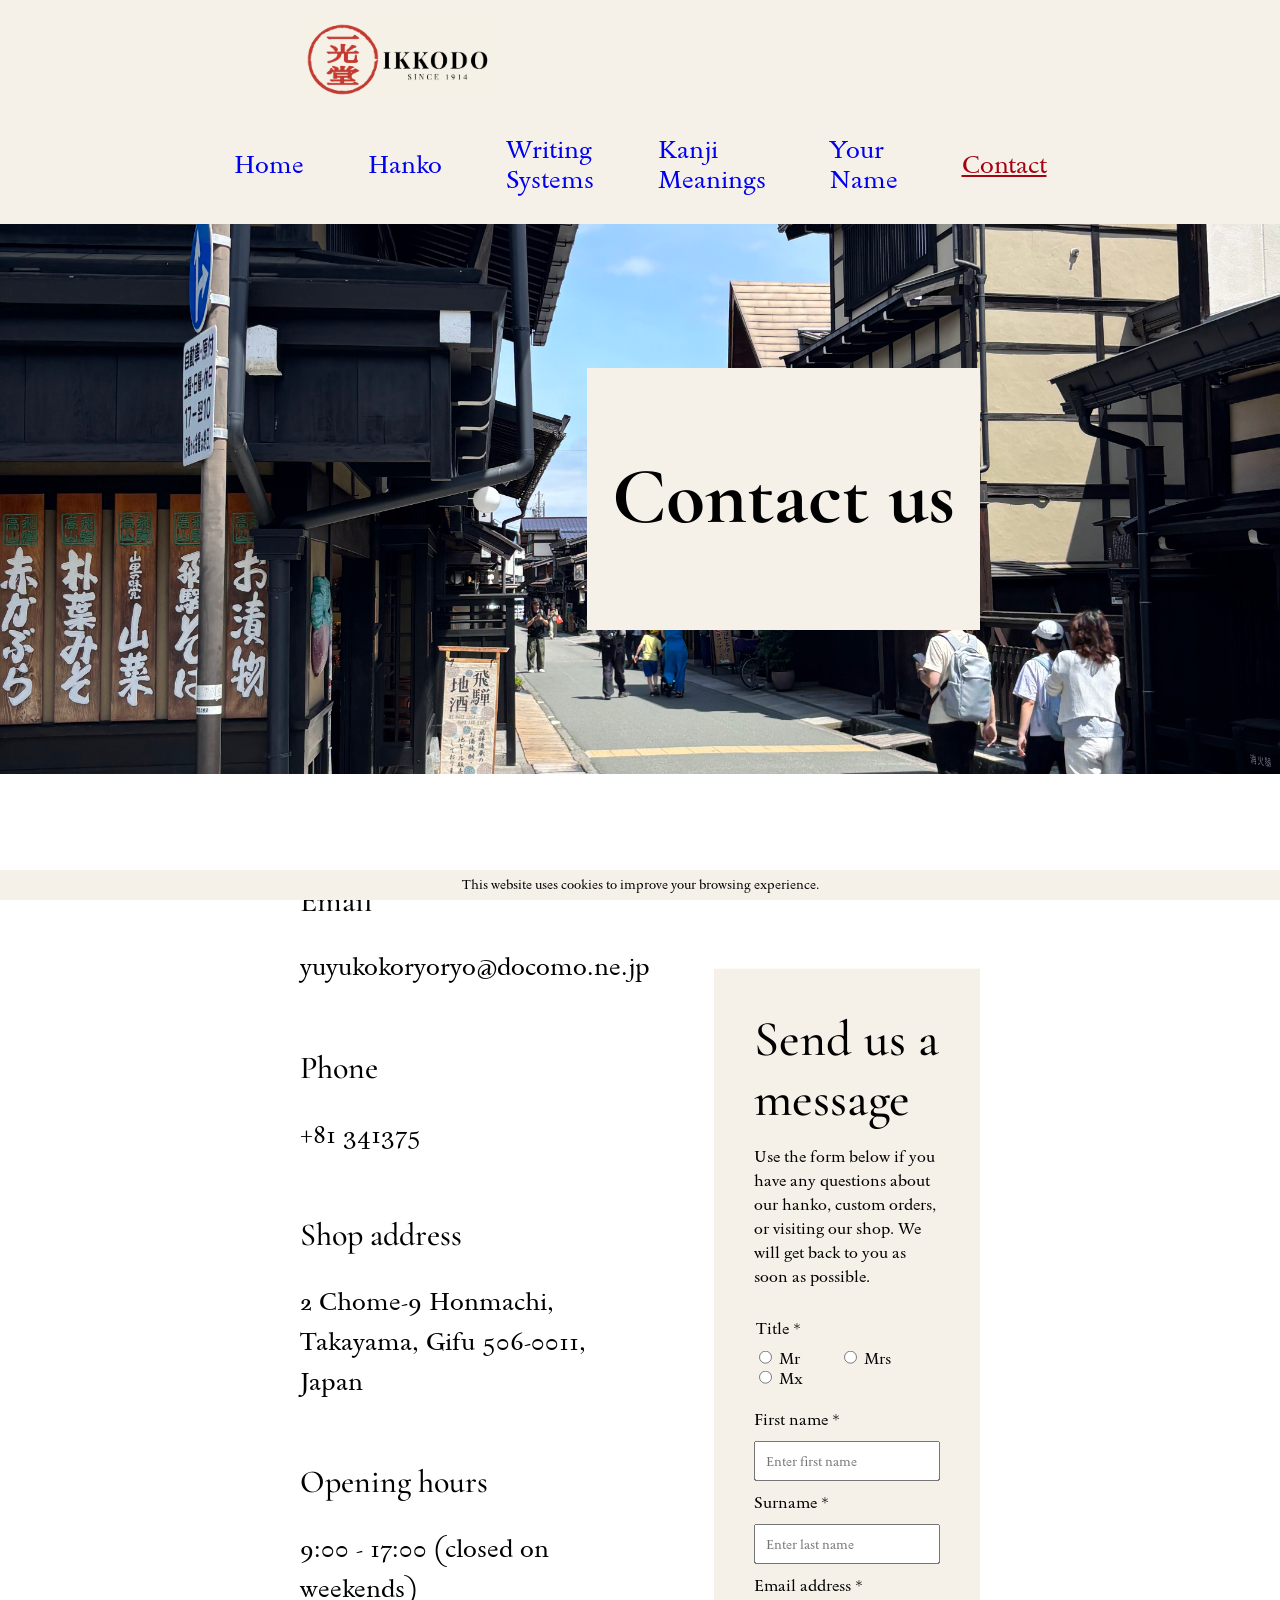
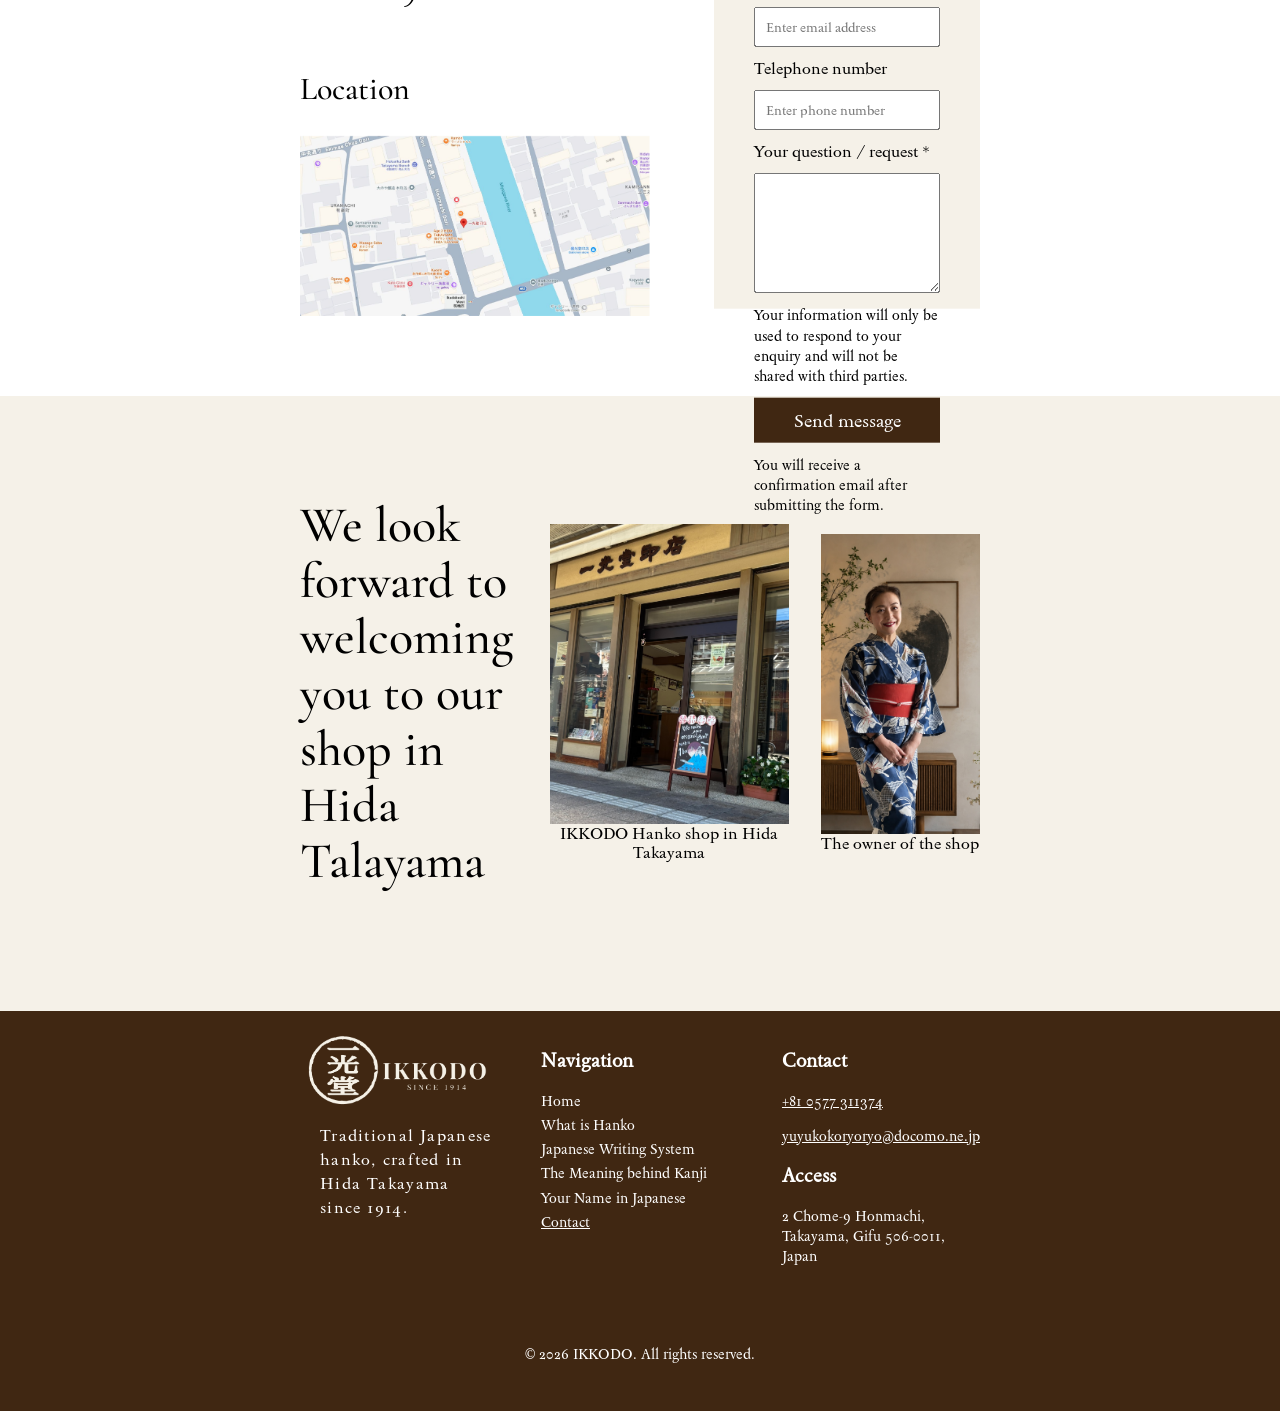
==== commit 854d1556: "error fixed" ====
--- a/contact-page.html
+++ b/contact-page.html
@@ -75,7 +75,6 @@
 
 
 	<main>
-		<main>
 
 			<section class="contact-hero">
 
@@ -194,7 +193,7 @@
 
 			<section class="welcome-section">
 
-				<section class="welcome-text" <h2>We look forward to welcoming you to our shop in Hida Talayama</h2>
+				<section class="welcome-text"><h2>We look forward to welcoming you to our shop in Hida Talayama</h2>
 				</section>
 
 				<figure class="shop">
@@ -277,10 +276,10 @@
 		</footer>
 
 		<aside class="cookie-message">
-		<p>
-			This website uses cookies to improve
-			your browsing experience.
-		</p>
-	</aside>
+			<p>
+				This website uses cookies to improve
+				your browsing experience.
+			</p>
+		</aside>
 </body>
 </html>
--- a/css/style.css
+++ b/css/style.css
@@ -71,13 +71,13 @@
 	background-color: #F5F1E8;
 	z-index: 9999;
 	text-align: center;
-    padding: 5px;
-    box-sizing: border-box;
+	padding: 5px;
+	box-sizing: border-box;
 }
 
 .cookie-message p {
-    font-size: 0.8rem;
-    margin: 0;
+	font-size: 0.8rem;
+	margin: 0;
 }
 
 
